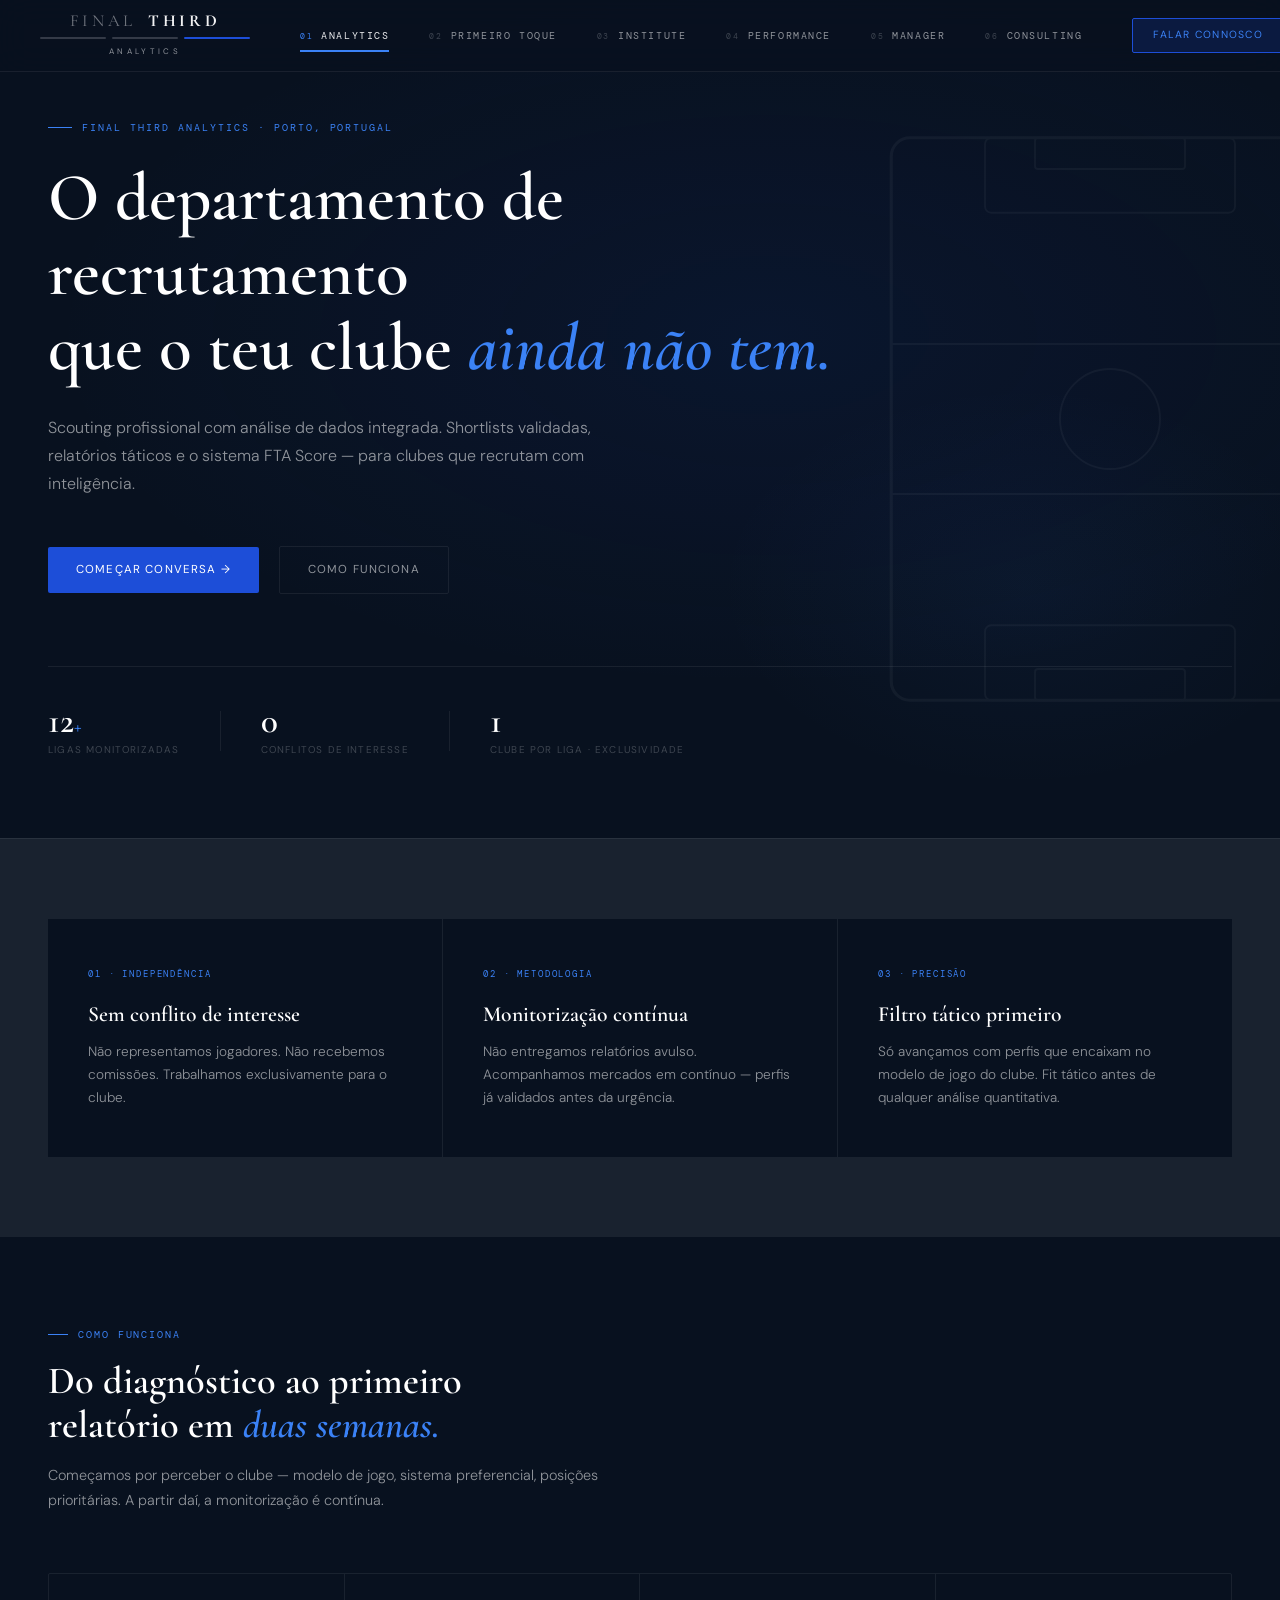
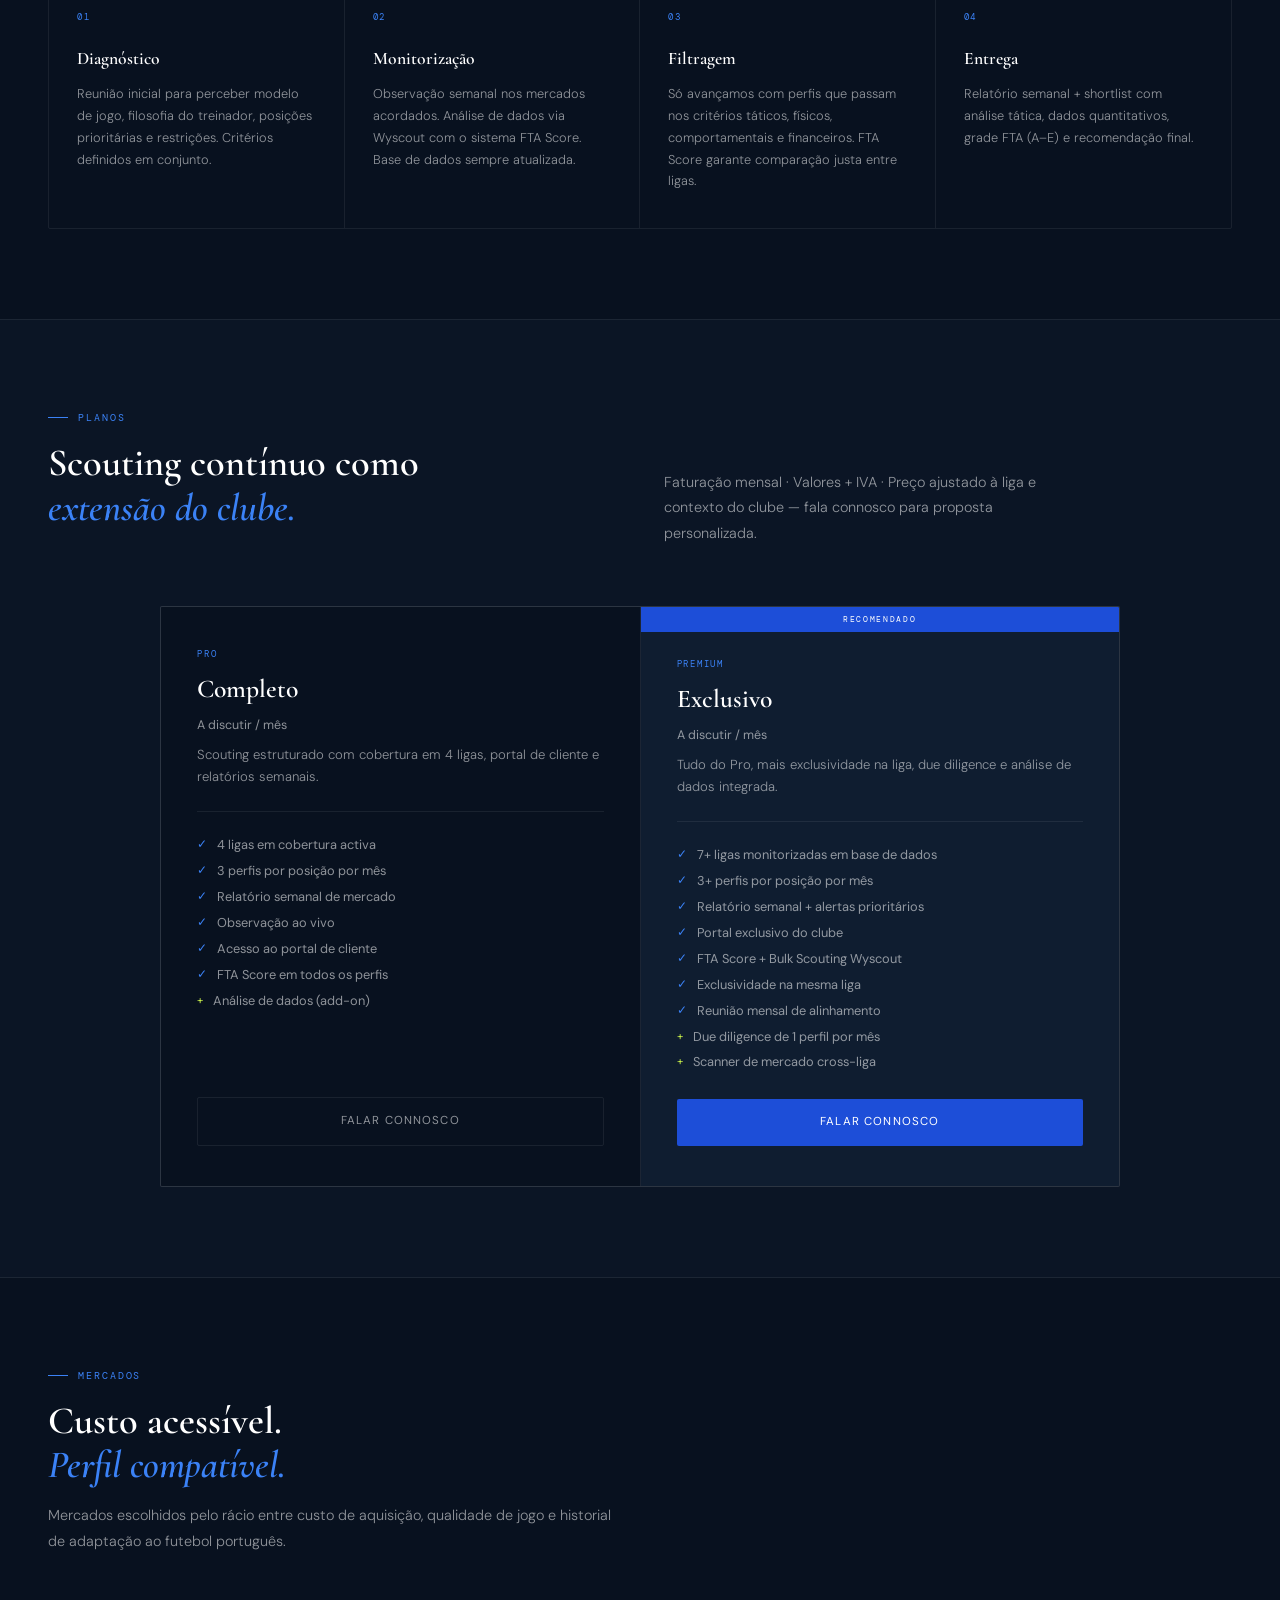
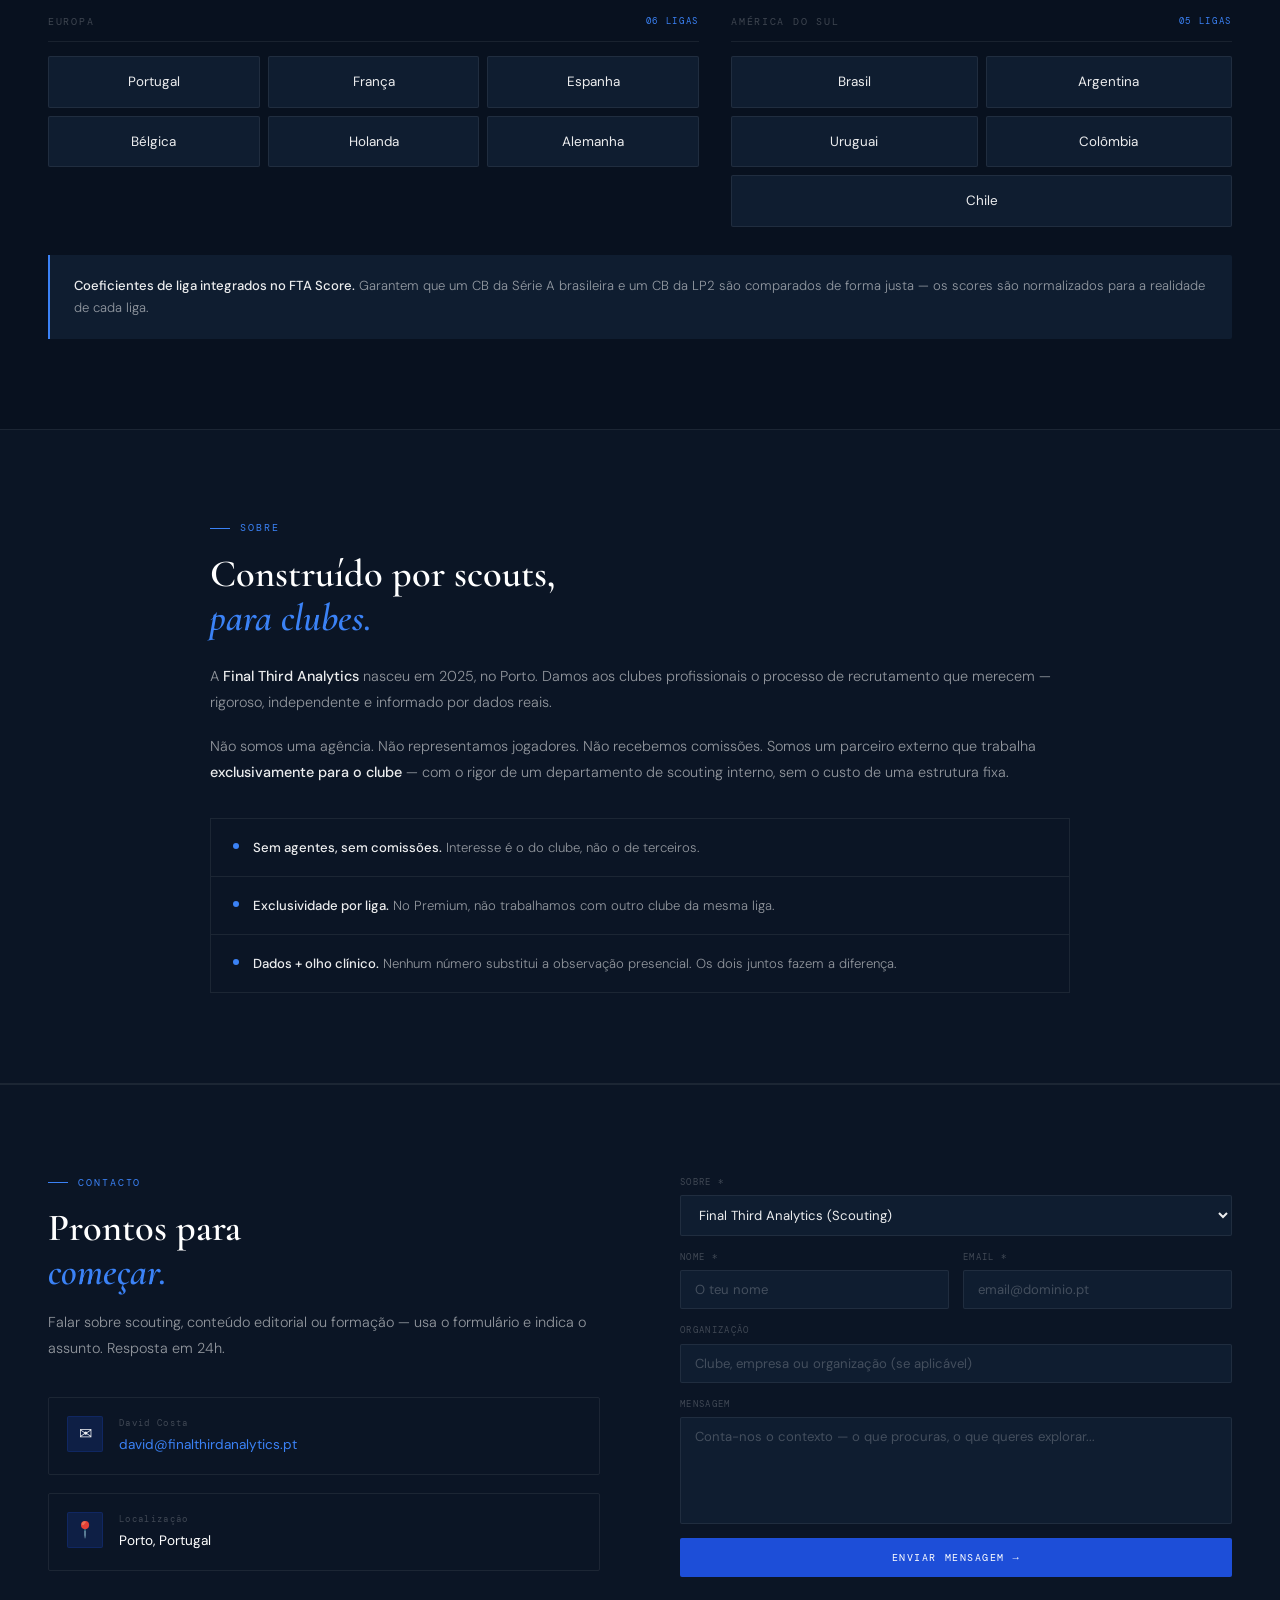
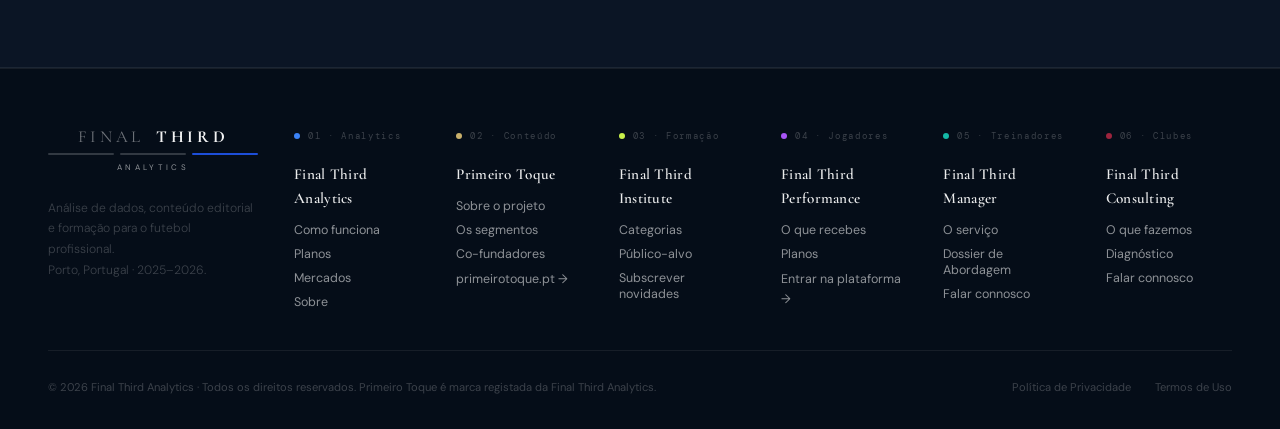
==== index.html @ 71049e5b "consulting ecosystem + lockups" ====
<!DOCTYPE html>
<html lang="pt">
<head>
<meta charset="UTF-8">
<meta http-equiv="Cache-Control" content="no-cache, no-store, must-revalidate">
<meta name="viewport" content="width=device-width, initial-scale=1.0">
<title>Final Third · Analytics · Primeiro Toque · Institute · Performance · Manager · Consulting</title>
<meta name="description" content="Final Third — análise de dados, conteúdo editorial, formação, análise individual para jogadores e inteligência para treinadores e consultoria de gestão para clubes. Porto, Portugal.">

<link rel="icon" type="image/png" href="/favicon.png">
<link rel="apple-touch-icon" href="/apple-touch-icon.png">
<meta name="theme-color" content="#08111f">

<meta property="og:type" content="website">
<meta property="og:site_name" content="Final Third Analytics">
<meta property="og:title" content="Final Third · Analytics · Primeiro Toque · Institute · Performance · Manager · Consulting">
<meta property="og:description" content="Análise de dados, conteúdo editorial, formação, análise individual para jogadores e inteligência para treinadores e consultoria de gestão para clubes. Porto, Portugal.">
<meta property="og:url" content="https://finalthirdanalytics.pt/">
<meta property="og:image" content="https://finalthirdanalytics.pt/apple-touch-icon.png">
<meta name="twitter:card" content="summary">

<link rel="preconnect" href="https://fonts.googleapis.com">
<link href="https://fonts.googleapis.com/css2?family=Cormorant+Garamond:ital,wght@0,400;0,600;1,400;1,600&family=DM+Sans:wght@300;400;500&family=DM+Mono:wght@400;500&display=swap" rel="stylesheet">
<style>
*{margin:0;padding:0;box-sizing:border-box;}
:root{
  --navy:#08111f;
  --navy2:#0b1525;
  --navy3:#0f1d30;
  --navy4:#142338;
  --accent:#1d4ed8;
  --accent2:#3b82f6;
  --accent-glow:rgba(29,78,216,0.18);
  --lime:#C8F04A;
  --lime-glow:rgba(200,240,74,0.15);
  --pt-gold:#C9B06B;
  --pt-gold-dark:#A89050;
  --pt-glow:rgba(201,176,107,0.16);
  --ink:rgba(255,255,255,0.92);
  --ink-mid:rgba(255,255,255,0.55);
  --ink-faint:rgba(255,255,255,0.22);
  --rule:rgba(255,255,255,0.07);
  --rule2:rgba(255,255,255,0.04);
  --serif:'Cormorant Garamond',serif;
  --sans:'DM Sans',sans-serif;
  --mono:'DM Mono',monospace;
}
html{font-size:16px;scroll-behavior:smooth;}
body{font-family:var(--sans);background:var(--navy);color:var(--ink);line-height:1.6;overflow-x:hidden;}

/* ── SCROLLBAR ── */
::-webkit-scrollbar{width:4px;}
::-webkit-scrollbar-track{background:var(--navy);}
::-webkit-scrollbar-thumb{background:var(--accent);border-radius:2px;}

/* ── NAV ── */
nav{
  position:fixed;top:0;left:0;right:0;z-index:100;
  display:flex;align-items:center;justify-content:space-between;
  padding:0 40px;height:72px;
  background:rgba(8,17,31,0.88);
  backdrop-filter:blur(16px);
  border-bottom:1px solid var(--rule);
  gap:32px;
}
.nav-logo{display:inline-flex;flex-direction:column;align-items:center;text-decoration:none;gap:0;flex-shrink:0;}
.ft-top{display:inline-flex;align-items:baseline;gap:12px;line-height:1;}
.ft-final{font-family:var(--serif);font-size:1.05rem;font-weight:400;letter-spacing:0.22em;color:rgba(255,255,255,0.42);white-space:nowrap;}
.ft-third{font-family:var(--serif);font-size:1.05rem;font-weight:700;letter-spacing:0.22em;color:rgba(255,255,255,0.95);white-space:nowrap;}
.ft-rule{display:block;margin-top:6px;}
.ft-analytics{display:block;margin-top:5px;font-family:var(--sans);font-size:0.5rem;letter-spacing:0.42em;color:rgba(255,255,255,0.55);text-transform:uppercase;text-align:center;}

/* ── BRAND TABS ── */
.brand-tabs{
  display:flex;align-items:center;gap:4px;
  flex:1;justify-content:center;
}
.brand-tab{
  position:relative;
  font-family:var(--mono);font-size:0.62rem;letter-spacing:0.16em;
  text-transform:uppercase;color:var(--ink-mid);
  background:transparent;border:none;cursor:pointer;
  padding:10px 18px;
  transition:color .2s;
  white-space:nowrap;
}
.brand-tab:hover{color:var(--ink);}
.brand-tab .tab-mark{
  font-family:var(--mono);font-size:0.52rem;
  color:var(--ink-faint);margin-right:8px;
  transition:color .2s;
}
.brand-tab::after{
  content:'';position:absolute;left:18px;right:18px;bottom:0;
  height:2px;background:transparent;
  transition:background .25s;
}
.brand-tab[data-tab="fta"].active{color:var(--ink);}
.brand-tab[data-tab="fta"].active::after{background:var(--accent2);}
.brand-tab[data-tab="fta"].active .tab-mark{color:var(--accent2);}
.brand-tab[data-tab="pt"].active{color:var(--ink);}
.brand-tab[data-tab="pt"].active::after{background:var(--pt-gold);}
.brand-tab[data-tab="pt"].active .tab-mark{color:var(--pt-gold);}
.brand-tab[data-tab="institute"].active{color:var(--ink);}
.brand-tab[data-tab="institute"].active::after{background:var(--lime);}
.brand-tab[data-tab="institute"].active .tab-mark{color:var(--lime);}

.nav-cta{
  font-size:0.65rem;letter-spacing:0.12em;text-transform:uppercase;
  padding:8px 20px;border:1px solid var(--accent);color:var(--accent2);
  background:var(--accent-glow);text-decoration:none;border-radius:2px;
  transition:all .2s;flex-shrink:0;
}
.nav-cta:hover{background:var(--accent);color:white;}

/* ── TAB PANES ── */
.tab-pane{display:none;}
.tab-pane.active{display:block;animation:fadeIn .35s ease;}
@keyframes fadeIn{from{opacity:0;}to{opacity:1;}}

/* ── HERO ── */
.hero{
  min-height:88vh;display:flex;flex-direction:column;justify-content:center;
  padding:120px 48px 80px;
  position:relative;overflow:hidden;
}
.hero-bg{
  position:absolute;inset:0;
  background:radial-gradient(ellipse 80% 60% at 60% 40%, rgba(29,78,216,0.08) 0%, transparent 70%),
             radial-gradient(ellipse 40% 40% at 80% 70%, rgba(59,130,246,0.05) 0%, transparent 60%);
  pointer-events:none;
}
.hero-bg-pt{
  background:radial-gradient(ellipse 80% 60% at 60% 40%, rgba(201,176,107,0.10) 0%, transparent 70%),
             radial-gradient(ellipse 40% 40% at 80% 70%, rgba(168,144,80,0.06) 0%, transparent 60%);
}
.hero-bg-institute{
  background:radial-gradient(ellipse 80% 60% at 60% 40%, rgba(200,240,74,0.07) 0%, transparent 70%),
             radial-gradient(ellipse 40% 40% at 80% 70%, rgba(168,144,80,0.06) 0%, transparent 60%);
}
.hero-pitch-bg{
  position:absolute;right:-80px;top:50%;transform:translateY(-50%);
  opacity:0.04;pointer-events:none;
}
.hero-label{
  font-family:var(--mono);font-size:0.62rem;letter-spacing:0.2em;
  text-transform:uppercase;color:var(--accent2);margin-bottom:24px;
  display:flex;align-items:center;gap:10px;
}
.hero-label::before{content:'';width:24px;height:1px;background:var(--accent2);}
.hero-label.pt-label{color:var(--pt-gold);}
.hero-label.pt-label::before{background:var(--pt-gold);}
.hero-label.institute-label{color:var(--lime);}
.hero-label.institute-label::before{background:var(--lime);}
.hero-title{
  font-family:var(--serif);font-size:clamp(2.6rem,5.5vw,4.2rem);
  font-weight:600;line-height:1.12;color:white;
  max-width:820px;margin-bottom:28px;
}
.hero-title em{font-style:italic;color:var(--accent2);}
.hero-title em.pt-em{color:var(--pt-gold);}
.hero-title em.institute-em{color:var(--lime);}
.hero-desc{
  font-size:1rem;color:var(--ink-mid);max-width:580px;
  line-height:1.75;margin-bottom:48px;font-weight:300;
}
.hero-actions{display:flex;align-items:center;gap:20px;flex-wrap:wrap;}
.btn-primary{
  display:inline-flex;align-items:center;gap:8px;
  padding:14px 28px;background:var(--accent);color:white;
  font-size:0.72rem;letter-spacing:0.1em;text-transform:uppercase;
  text-decoration:none;border-radius:2px;transition:all .2s;
  border:none;cursor:pointer;font-family:inherit;
}
.btn-primary:hover{background:#1e40af;transform:translateY(-1px);}
.btn-primary.pt{background:var(--pt-gold);color:var(--navy);}
.btn-primary.pt:hover{background:#A89050;}
.btn-primary.institute{background:var(--lime);color:var(--navy);}
.btn-primary.institute:hover{background:#B0D944;}
.btn-ghost{
  display:inline-flex;align-items:center;gap:8px;
  padding:14px 28px;border:1px solid var(--rule);color:var(--ink-mid);
  font-size:0.72rem;letter-spacing:0.1em;text-transform:uppercase;
  text-decoration:none;border-radius:2px;transition:all .2s;
}
.btn-ghost:hover{border-color:rgba(255,255,255,0.25);color:var(--ink);}
.hero-stats{
  display:flex;align-items:center;gap:40px;margin-top:72px;
  padding-top:36px;border-top:1px solid var(--rule);
  flex-wrap:wrap;
}
.hero-stat-val{
  font-family:var(--serif);font-size:2.2rem;font-weight:600;
  color:white;line-height:1;
}
.hero-stat-val span{font-size:1.2rem;color:var(--accent2);}
.hero-stat-val span.pt-em{color:var(--pt-gold);}
.hero-stat-val span.institute-em{color:var(--lime);}
.hero-stat-label{
  font-size:0.62rem;letter-spacing:0.12em;text-transform:uppercase;
  color:var(--ink-faint);margin-top:4px;
}
.hero-stat-divider{width:1px;height:40px;background:var(--rule);}

/* ── PILARES ── */
.pilares{
  padding:80px 48px;
  display:grid;grid-template-columns:repeat(3,1fr);gap:1px;
  background:var(--rule);border-top:1px solid var(--rule);
}
.pilar{
  background:var(--navy);padding:48px 40px;
  transition:background .2s;
}
.pilar:hover{background:var(--navy2);}
.pilar-num{
  font-family:var(--mono);font-size:0.58rem;letter-spacing:0.2em;
  color:var(--accent2);margin-bottom:20px;
}
.pilar-num.pt-em{color:var(--pt-gold);}
.pilar-num.institute-em{color:var(--lime);}
.pilar-title{
  font-family:var(--serif);font-size:1.35rem;font-weight:600;
  color:white;margin-bottom:12px;line-height:1.2;
}
.pilar-desc{font-size:0.85rem;color:var(--ink-mid);line-height:1.7;font-weight:300;}

/* ── SECTION COMMON ── */
.section{padding:90px 48px;}
.section-alt{background:var(--navy2);border-top:1px solid var(--rule);border-bottom:1px solid var(--rule);}
.section-label{
  font-family:var(--mono);font-size:0.6rem;letter-spacing:0.2em;
  text-transform:uppercase;color:var(--accent2);
  display:flex;align-items:center;gap:10px;margin-bottom:16px;
}
.section-label::before{content:'';width:20px;height:1px;background:var(--accent2);}
.section-label.pt-label{color:var(--pt-gold);}
.section-label.pt-label::before{background:var(--pt-gold);}
.section-label.institute-label{color:var(--lime);}
.section-label.institute-label::before{background:var(--lime);}
.section-title{
  font-family:var(--serif);font-size:clamp(1.8rem,3vw,2.6rem);
  font-weight:600;color:white;margin-bottom:16px;line-height:1.15;
}
.section-title em{font-style:italic;color:var(--accent2);}
.section-title em.pt-em{color:var(--pt-gold);}
.section-title em.institute-em{color:var(--lime);}
.section-sub{font-size:0.9rem;color:var(--ink-mid);line-height:1.75;font-weight:300;max-width:580px;}
.section-header{margin-bottom:60px;}
.section-header-wide{margin-bottom:60px;display:grid;grid-template-columns:1fr 1fr;gap:48px;align-items:end;}

/* ── PROCESSO ── */
.processo-grid{
  display:grid;grid-template-columns:repeat(4,1fr);gap:0;
  border:1px solid var(--rule);border-radius:2px;overflow:hidden;
}
.processo-step{
  padding:36px 28px;border-right:1px solid var(--rule);
  position:relative;
}
.processo-step:last-child{border-right:none;}
.processo-step::before{
  content:'';position:absolute;top:0;left:0;right:0;height:2px;
  background:var(--accent);transform:scaleX(0);transform-origin:left;
  transition:transform .4s;
}
.processo-step:hover::before{transform:scaleX(1);}
.processo-num{
  font-family:var(--mono);font-size:0.58rem;letter-spacing:0.2em;
  color:var(--accent2);margin-bottom:20px;
}
.processo-title{
  font-family:var(--serif);font-size:1.1rem;font-weight:600;
  color:white;margin-bottom:10px;
}
.processo-desc{font-size:0.8rem;color:var(--ink-mid);line-height:1.7;font-weight:300;}

/* ── PLANOS ── */
.planos-grid{
  display:grid;grid-template-columns:1fr 1fr;gap:1px;
  background:var(--rule);border:1px solid var(--rule);
  border-radius:2px;overflow:hidden;max-width:960px;
  margin:0 auto;
}
.plano{background:var(--navy);padding:40px 36px;display:flex;flex-direction:column;}
.plano-featured{background:var(--navy3);position:relative;}
.plano-featured::before{
  content:'RECOMENDADO';position:absolute;top:0;left:0;right:0;
  text-align:center;padding:6px;
  background:var(--accent);
  font-family:var(--mono);font-size:0.52rem;letter-spacing:0.2em;color:white;
}
.plano-featured{padding-top:50px;}
.plano-tier{
  font-family:var(--mono);font-size:0.56rem;letter-spacing:0.2em;
  text-transform:uppercase;color:var(--accent2);margin-bottom:8px;
}
.plano-name{
  font-family:var(--serif);font-size:1.6rem;font-weight:600;
  color:white;margin-bottom:6px;
}
.plano-price{font-size:0.78rem;color:var(--ink-mid);margin-bottom:8px;}
.plano-desc{
  font-size:0.82rem;color:var(--ink-mid);line-height:1.65;
  margin-bottom:24px;padding-bottom:24px;border-bottom:1px solid var(--rule);
  font-weight:300;
}
.plano-features{list-style:none;display:flex;flex-direction:column;gap:8px;margin-bottom:28px;flex-grow:1;}
.plano-features li{
  font-size:0.8rem;color:var(--ink-mid);display:flex;align-items:flex-start;gap:10px;line-height:1.4;
}
.plano-features li::before{
  content:'✓';color:var(--accent2);font-size:0.72rem;flex-shrink:0;margin-top:1px;
}
.plano-features li.extra::before{content:'+';color:var(--lime);}

/* ── MARKETS COMPACT ── */
/* ── MARKETS ── */
.markets-block{display:grid;grid-template-columns:1.3fr 1fr;gap:32px;align-items:start;}
.markets-region{display:flex;flex-direction:column;gap:14px;}
.markets-region-label{
  font-family:var(--mono);font-size:0.6rem;letter-spacing:0.18em;
  text-transform:uppercase;color:var(--ink-faint);
  display:flex;align-items:center;gap:12px;
  padding-bottom:12px;border-bottom:1px solid var(--rule);
}
.markets-region-label .count{
  margin-left:auto;color:var(--accent2);
  font-size:0.58rem;letter-spacing:0.18em;
}
.markets-chips{display:grid;grid-template-columns:repeat(3,1fr);gap:8px;}
.markets-chips.cols-2{grid-template-columns:repeat(2,1fr);}
.market-chip{
  padding:14px 16px;border:1px solid var(--rule);border-radius:2px;
  background:var(--navy3);font-size:0.84rem;color:var(--ink);
  text-align:center;font-family:var(--sans);font-weight:400;
  transition:border-color .2s,background .2s,transform .2s;
  cursor:default;position:relative;
}
.market-chip::before{
  content:'';position:absolute;left:0;top:0;bottom:0;width:2px;
  background:var(--accent2);opacity:0;transition:opacity .2s;
}
.market-chip:hover{
  border-color:rgba(29,78,216,0.35);background:var(--navy4);
}
.market-chip:hover::before{opacity:1;}
.markets-note{
  margin-top:28px;padding:20px 24px;
  border-left:2px solid var(--accent2);background:var(--navy3);
  font-size:0.82rem;color:var(--ink-mid);line-height:1.7;font-weight:300;
  border-radius:0 2px 2px 0;
}
.markets-note strong{color:var(--ink);font-weight:500;}

/* ── SOBRE ── */
.sobre-layout{display:grid;grid-template-columns:1fr 1fr;gap:80px;align-items:start;}
.sobre-text p{
  font-size:0.9rem;color:var(--ink-mid);line-height:1.8;font-weight:300;margin-bottom:18px;
}
.sobre-text p strong{color:var(--ink);font-weight:500;}
.sobre-values{display:flex;flex-direction:column;gap:0;margin-top:32px;border:1px solid var(--rule);}
.sobre-value{
  padding:18px 22px;border-bottom:1px solid var(--rule);
  display:flex;align-items:flex-start;gap:14px;
}
.sobre-value:last-child{border-bottom:none;}
.sobre-value-bullet{
  width:6px;height:6px;border-radius:50%;background:var(--accent2);
  flex-shrink:0;margin-top:6px;
}
.sobre-value-text{font-size:0.82rem;color:var(--ink-mid);line-height:1.6;font-weight:300;}
.sobre-value-text strong{color:var(--ink);font-weight:500;}
.fundadores{display:flex;flex-direction:column;gap:20px;}
.fundador{
  padding:26px;border:1px solid var(--rule);border-radius:2px;
  transition:border-color .2s;
}
.fundador:hover{border-color:rgba(29,78,216,0.3);}
.fundador-name{
  font-family:var(--serif);font-size:1.2rem;font-weight:600;
  color:white;margin-bottom:4px;
}
.fundador-role{
  font-family:var(--mono);font-size:0.58rem;letter-spacing:0.15em;
  color:var(--accent2);margin-bottom:12px;
}
.fundador-bio{font-size:0.78rem;color:var(--ink-mid);line-height:1.7;font-weight:300;}

/* ── PRIMEIRO TOQUE ── */
.pt-body{max-width:780px;margin-bottom:50px;}
.pt-body p{font-size:0.92rem;color:var(--ink-mid);line-height:1.85;font-weight:300;margin-bottom:18px;}
.pt-body p:last-child{margin-bottom:0;}
.pt-body strong{color:var(--ink);font-weight:500;}
.pt-formats{
  display:grid;grid-template-columns:repeat(2,1fr);gap:1px;
  background:var(--rule);border:1px solid var(--rule);
  margin-bottom:60px;
}
.pt-format{padding:28px 24px;background:var(--navy);transition:background .2s;}
.pt-format:hover{background:var(--navy2);}
.pt-format-tag{
  font-family:var(--mono);font-size:0.58rem;letter-spacing:0.18em;
  color:var(--pt-gold);margin-bottom:12px;
}
.pt-format-title{
  font-family:var(--serif);font-size:1.25rem;font-weight:600;
  color:var(--ink);margin-bottom:8px;line-height:1.2;
}
.pt-format-desc{font-size:0.8rem;color:var(--ink-mid);line-height:1.7;font-weight:300;}

.pt-socios{display:grid;grid-template-columns:repeat(3,1fr);gap:0;border:1px solid var(--rule);background:var(--navy);}
.pt-socio{padding:34px 30px;border-right:1px solid var(--rule);transition:background .2s;}
.pt-socio:last-child{border-right:none;}
.pt-socio:hover{background:var(--navy2);}
.pt-socio-mark{font-family:var(--mono);font-size:0.62rem;letter-spacing:0.2em;color:var(--pt-gold);margin-bottom:18px;}
.pt-socio-name{font-family:var(--serif);font-size:1.5rem;font-weight:600;color:var(--ink);margin-bottom:8px;line-height:1.15;}
.pt-socio-role{font-family:var(--mono);font-size:0.62rem;letter-spacing:0.14em;text-transform:uppercase;color:var(--ink-mid);margin-bottom:12px;}
.pt-socio-tie{font-size:0.72rem;color:var(--ink-faint);font-weight:300;font-style:italic;min-height:1.2em;}
.pt-footnote{margin-top:32px;font-family:var(--mono);font-size:0.62rem;letter-spacing:0.16em;text-transform:uppercase;color:var(--ink-faint);display:flex;align-items:center;gap:12px;}
.pt-footnote::before{content:'';width:20px;height:1px;background:var(--pt-gold);}

/* ── BRAND PLATE (hero identity block, PT + FTI) ── */
.brand-plate{
  display:flex;align-items:center;gap:24px;
  margin-bottom:32px;
}
.brand-plate-art{
  width:104px;height:104px;flex-shrink:0;
  border:1px solid var(--rule);border-radius:3px;
  background:var(--navy3);overflow:hidden;
  display:flex;align-items:center;justify-content:center;
}
.brand-plate-art img{width:100%;height:100%;object-fit:cover;display:block;}
.brand-plate-art.icon-tile img{width:82%;height:82%;object-fit:contain;}
.brand-plate-art.pt-art{border-color:rgba(201,176,107,0.28);}
.brand-plate-art.fti-art{border-color:rgba(200,240,74,0.24);}

/* FTI wordmark lockup — dark-background rebuild of the primary logo */
.fti-lockup{display:inline-flex;flex-direction:column;align-items:center;gap:0;}
.fti-lockup .ft-final{font-size:1.5rem;letter-spacing:0.24em;}
.fti-lockup .ft-third{font-size:1.5rem;letter-spacing:0.24em;}
.fti-lockup .ft-word{
  display:block;margin-top:7px;
  font-family:var(--sans);font-size:0.6rem;letter-spacing:0.46em;
  color:rgba(255,255,255,0.5);text-transform:uppercase;text-align:center;
}

/* ── INSTITUTE ── */
.fti-body{max-width:780px;margin-bottom:50px;}
.fti-body p{font-size:0.92rem;color:var(--ink-mid);line-height:1.85;font-weight:300;margin-bottom:18px;}
.fti-body p:last-child{margin-bottom:0;}
.fti-body strong{color:var(--ink);font-weight:500;}
.fti-banner{
  display:flex;align-items:center;gap:14px;
  padding:14px 20px;border:1px solid rgba(200,240,74,0.25);
  background:var(--lime-glow);border-radius:2px;
  margin-bottom:48px;max-width:780px;
}
.fti-banner-dot{
  width:8px;height:8px;border-radius:50%;background:var(--lime);
  flex-shrink:0;
  box-shadow:0 0 0 4px rgba(200,240,74,0.18);
  animation:pulse 2s ease-in-out infinite;
}
@keyframes pulse{0%,100%{box-shadow:0 0 0 4px rgba(200,240,74,0.18);}50%{box-shadow:0 0 0 8px rgba(200,240,74,0.06);}}
.fti-banner-text{font-family:var(--mono);font-size:0.66rem;letter-spacing:0.14em;text-transform:uppercase;color:var(--lime);}

.fti-categories{
  display:grid;grid-template-columns:repeat(3,1fr);gap:1px;
  background:var(--rule);border:1px solid var(--rule);
  margin-bottom:48px;
}
.fti-category{padding:32px 28px;background:var(--navy);transition:background .2s;}
.fti-category:hover{background:var(--navy2);}
.fti-cat-num{
  font-family:var(--mono);font-size:0.58rem;letter-spacing:0.2em;
  color:var(--lime);margin-bottom:18px;
}
.fti-cat-title{
  font-family:var(--serif);font-size:1.25rem;font-weight:600;
  color:var(--ink);margin-bottom:10px;line-height:1.2;
}
.fti-cat-desc{font-size:0.8rem;color:var(--ink-mid);line-height:1.7;font-weight:300;margin-bottom:14px;}
.fti-cat-meta{
  font-family:var(--mono);font-size:0.58rem;letter-spacing:0.14em;
  color:var(--ink-faint);text-transform:uppercase;
}

.fti-audience{
  display:grid;grid-template-columns:1fr 1fr;gap:48px;
  padding:36px;border:1px solid var(--rule);border-radius:2px;
  background:var(--navy3);margin-bottom:36px;
}
.fti-audience-col-title{
  font-family:var(--mono);font-size:0.6rem;letter-spacing:0.16em;
  text-transform:uppercase;color:var(--ink-faint);margin-bottom:18px;
  padding-bottom:12px;border-bottom:1px solid var(--rule);
}
.fti-audience-list{list-style:none;display:flex;flex-direction:column;gap:10px;}
.fti-audience-list li{
  font-size:0.85rem;color:var(--ink);display:flex;align-items:flex-start;gap:10px;line-height:1.5;
}
.fti-audience-list li::before{
  content:'→';color:var(--lime);font-size:0.78rem;flex-shrink:0;margin-top:1px;
}

.fti-signup{
  padding:36px;border:1px solid var(--rule);border-radius:2px;
  background:var(--navy3);
  display:grid;grid-template-columns:1.2fr 1fr;gap:48px;align-items:center;
}
.fti-signup-text h3{
  font-family:var(--serif);font-size:1.4rem;font-weight:600;
  color:var(--ink);margin-bottom:10px;line-height:1.25;
}
.fti-signup-text h3 em{font-style:italic;color:var(--lime);}
.fti-signup-text p{font-size:0.82rem;color:var(--ink-mid);line-height:1.65;font-weight:300;}
.fti-signup-form{display:flex;gap:0;border:1px solid var(--rule);border-radius:2px;overflow:hidden;}
.fti-signup-form input{
  flex:1;background:var(--navy);border:none;
  padding:13px 16px;color:var(--ink);font-family:var(--sans);font-size:0.85rem;
  outline:none;
}
.fti-signup-form input::placeholder{color:var(--ink-faint);}
.fti-signup-form button{
  background:var(--lime);color:var(--navy);
  border:none;padding:13px 22px;cursor:pointer;
  font-family:var(--mono);font-size:0.62rem;letter-spacing:0.14em;
  text-transform:uppercase;font-weight:500;
  transition:background .2s;
}
.fti-signup-form button:hover{background:#B0D944;}
.fti-signup-note{
  margin-top:12px;font-size:0.7rem;color:var(--ink-faint);font-weight:300;
}

/* ── CONTACT ── */
.contact-layout{display:grid;grid-template-columns:1fr 1fr;gap:80px;align-items:start;}
.contact-info{display:flex;flex-direction:column;gap:18px;margin-top:36px;}
.contact-item{
  display:flex;align-items:flex-start;gap:16px;
  padding:18px;border:1px solid var(--rule);border-radius:2px;
}
.contact-item-icon{
  width:36px;height:36px;background:var(--accent-glow);border:1px solid rgba(29,78,216,0.2);
  border-radius:2px;display:flex;align-items:center;justify-content:center;
  font-size:1rem;flex-shrink:0;
}
.contact-item-label{
  font-family:var(--mono);font-size:0.56rem;letter-spacing:0.15em;
  color:var(--ink-faint);margin-bottom:4px;
}
.contact-item-val{font-size:0.85rem;color:white;}
.contact-item-val a{color:var(--accent2);text-decoration:none;}
.contact-item-val a:hover{text-decoration:underline;}

/* Form */
.contact-form{display:flex;flex-direction:column;gap:14px;}
.form-row{display:grid;grid-template-columns:1fr 1fr;gap:14px;}
.form-group{display:flex;flex-direction:column;gap:6px;}
.form-group label{
  font-family:var(--mono);font-size:0.56rem;letter-spacing:0.15em;
  text-transform:uppercase;color:var(--ink-faint);
}
.form-group input,.form-group select,.form-group textarea{
  background:var(--navy3);border:1px solid var(--rule);
  padding:10px 14px;color:var(--ink);font-family:var(--sans);font-size:0.82rem;
  border-radius:2px;outline:none;transition:border-color .2s;
  resize:none;
}
.form-group input:focus,.form-group select:focus,.form-group textarea:focus{
  border-color:rgba(29,78,216,0.5);
}
.form-group input::placeholder,.form-group textarea::placeholder{color:var(--ink-faint);}
.form-group select option{background:var(--navy3);}
.form-submit{
  width:100%;padding:13px;background:var(--accent);color:white;
  font-family:var(--mono);font-size:0.65rem;letter-spacing:0.15em;
  text-transform:uppercase;border:none;cursor:pointer;
  border-radius:2px;transition:background .2s;
}
.form-submit:hover{background:#1e40af;}
.form-success{
  display:none;padding:20px;border:1px solid rgba(34,197,94,0.3);
  background:rgba(34,197,94,0.06);border-radius:2px;text-align:center;
  font-size:0.82rem;color:#4ade80;
}

/* ── FOOTER ── */
footer{
  background:#050d18;border-top:1px solid var(--rule);
  padding:60px 48px 32px;
}
.footer-top{
  display:grid;grid-template-columns:1.3fr repeat(6,1fr);
  gap:36px;padding-bottom:40px;border-bottom:1px solid var(--rule);
  margin-bottom:28px;
}
@media(max-width:1100px){.footer-top{grid-template-columns:1fr 1fr;}}
.footer-brand{display:flex;flex-direction:column;gap:14px;}
.footer-brand-mark{display:inline-flex;flex-direction:column;align-items:center;gap:0;margin-bottom:10px;}
.footer-desc{font-size:0.76rem;color:var(--ink-faint);line-height:1.7;font-weight:300;}
.footer-col-title{
  font-family:var(--mono);font-size:0.58rem;letter-spacing:0.18em;
  color:var(--ink-faint);margin-bottom:18px;
  display:flex;align-items:center;gap:8px;
}
.footer-col-title::before{
  content:'';width:6px;height:6px;border-radius:50%;flex-shrink:0;
}
.footer-col-title.fta-col::before{background:var(--accent2);}
.footer-col-title.pt-col::before{background:var(--pt-gold);}
.footer-col-title.fti-col::before{background:var(--lime);}
.footer-col-title.ftp-col::before{background:#A855F7;}
.footer-col-title.ftm-col::before{background:#14B8A6;}
.footer-col-title.ftc2-col::before{background:#9C243D;}
.ftc-art{border-color:rgba(156,36,61,0.35);}
.footer-col-name{
  font-family:var(--serif);font-size:0.95rem;font-weight:600;
  color:var(--ink);margin-bottom:12px;letter-spacing:0.02em;
}
.footer-links{display:flex;flex-direction:column;gap:8px;}
.footer-links a, .footer-links button{
  font-size:0.78rem;color:var(--ink-mid);text-decoration:none;transition:color .2s;
  background:none;border:none;padding:0;text-align:left;cursor:pointer;font-family:inherit;
}
.footer-links a:hover, .footer-links button:hover{color:var(--ink);}
.footer-links span{font-size:0.78rem;color:var(--ink-faint);}
.footer-bottom{
  display:flex;align-items:center;justify-content:space-between;flex-wrap:wrap;gap:12px;
}
.footer-copy{font-size:0.7rem;color:var(--ink-faint);}
.footer-legal{display:flex;gap:24px;}
.footer-legal a{font-size:0.7rem;color:var(--ink-faint);text-decoration:none;}
.footer-legal a:hover{color:var(--ink-mid);}

/* ── ANIMATIONS ── */
@keyframes fadeUp{from{opacity:0;transform:translateY(20px);}to{opacity:1;transform:translateY(0);}}
.fade-up{animation:fadeUp .6s ease forwards;}
.fade-up-1{animation-delay:.1s;opacity:0;}
.fade-up-2{animation-delay:.2s;opacity:0;}
.fade-up-3{animation-delay:.3s;opacity:0;}
.fade-up-4{animation-delay:.4s;opacity:0;}

/* ── RESPONSIVE ── */
@media(max-width:980px){
  nav{padding:0 20px;height:auto;flex-wrap:wrap;gap:12px;padding-top:14px;padding-bottom:14px;}
  .brand-tabs{order:3;width:100%;justify-content:flex-start;overflow-x:auto;padding-bottom:2px;}
  .brand-tab{padding:8px 12px;font-size:0.58rem;}
  .brand-tab::after{left:12px;right:12px;}
  .ft-final,.ft-third{font-size:0.92rem;}
  .nav-cta{padding:7px 14px;font-size:0.6rem;}
  .hero{padding:140px 24px 60px;min-height:auto;}
  .hero-title{font-size:clamp(2rem,7vw,3rem);}
  .hero-stats{gap:24px;margin-top:48px;}
  .pilares{grid-template-columns:1fr;padding:0;}
  .section{padding:60px 24px;}
  .processo-grid{grid-template-columns:1fr 1fr;}
  .processo-step{border-bottom:1px solid var(--rule);border-right:none;}
  .processo-step:nth-child(odd){border-right:1px solid var(--rule);}
  .pt-socios,.pt-formats,.fti-categories{grid-template-columns:1fr;}
  .pt-socio,.pt-format,.fti-category{border-right:none;border-bottom:1px solid var(--rule);}
  .pt-socio:last-child,.pt-format:last-child,.fti-category:last-child{border-bottom:none;}
  .sobre-layout,.contact-layout,.footer-top,.markets-block,.fti-audience,.fti-signup{grid-template-columns:1fr;gap:32px;}
  .markets-chips{grid-template-columns:repeat(2,1fr);}
  .markets-chips.cols-2{grid-template-columns:repeat(2,1fr);}
  .planos-grid{grid-template-columns:1fr;max-width:100%;}
  .section-header-wide{grid-template-columns:1fr;}
  .form-row{grid-template-columns:1fr;}
  footer{padding:48px 24px 28px;}
  .fti-signup-form{flex-direction:column;}
  .brand-plate{gap:16px;margin-bottom:24px;}
  .brand-plate-art{width:76px;height:76px;}
  .fti-lockup{align-items:flex-start;}
  .fti-lockup .ft-final,.fti-lockup .ft-third{font-size:1.05rem;letter-spacing:0.2em;}
  .fti-lockup .ft-rule{width:196px;}
  .fti-lockup .ft-word{font-size:0.52rem;letter-spacing:0.36em;text-align:left;}
}

/* Performance / Manager plates + price cards */
.ftp-art{border-color:rgba(168,85,247,0.28);}
.ftm-art{border-color:rgba(20,184,166,0.28);}
.brand-plate-art img{width:100%;height:100%;object-fit:cover;}
.price-grid{display:grid;grid-template-columns:repeat(3,1fr);gap:1px;background:var(--rule);border:1px solid var(--rule);margin-top:56px;}
.price-card{background:var(--navy2,#0d1626);padding:32px 28px;}
.price-card.hi{box-shadow:inset 0 2px 0 var(--accent);}
.price-name{font-family:var(--mono);font-size:0.62rem;letter-spacing:0.18em;text-transform:uppercase;color:var(--accent2);}
.price-value{font-family:var(--serif);font-size:2.1rem;font-weight:600;color:var(--ink);margin:14px 0 4px;}
.price-value small{font-family:var(--sans);font-size:0.68rem;font-weight:400;color:var(--ink-mid);margin-left:6px;letter-spacing:0.04em;}
.price-desc{font-size:0.82rem;color:var(--ink-mid);line-height:1.7;font-weight:300;}
.price-note{margin-top:14px;font-size:0.72rem;color:var(--ink-dim,rgba(255,255,255,0.4));}
@media(max-width:860px){.price-grid{grid-template-columns:1fr;}}
</style>
</head>
<body>

<!-- NAV -->
<nav>
  <a href="#" class="nav-logo" onclick="event.preventDefault();switchTab('fta');">
    <div class="ft-top">
      <span class="ft-final">FINAL</span>
      <span class="ft-third">THIRD</span>
    </div>
    <svg class="ft-rule" width="210" height="4" viewBox="0 0 210 4">
      <rect x="0"   y="1" width="66" height="2" fill="rgba(255,255,255,0.18)" rx="1"/>
      <rect x="72"  y="1" width="66" height="2" fill="rgba(255,255,255,0.18)" rx="1"/>
      <rect x="144" y="1" width="66" height="2" fill="#1d4ed8" rx="1"/>
    </svg>
    <span class="ft-analytics">Analytics</span>
  </a>

  <div class="brand-tabs" role="tablist">
    <button class="brand-tab active" data-tab="fta" role="tab" onclick="switchTab('fta')">
      <span class="tab-mark">01</span>Analytics
    </button>
    <button class="brand-tab" data-tab="pt" role="tab" onclick="switchTab('pt')">
      <span class="tab-mark">02</span>Primeiro Toque
    </button>
    <button class="brand-tab" data-tab="institute" role="tab" onclick="switchTab('institute')">
      <span class="tab-mark">03</span>Institute
    </button>
    <button class="brand-tab" data-tab="performance" role="tab" onclick="switchTab('performance')">
      <span class="tab-mark">04</span>Performance
    </button>
    <button class="brand-tab" data-tab="manager" role="tab" onclick="switchTab('manager')">
      <span class="tab-mark">05</span>Manager
    </button>
    <button class="brand-tab" data-tab="consulting" role="tab" onclick="switchTab('consulting')">
      <span class="tab-mark">06</span>Consulting
    </button>
  </div>

  <a href="#contacto" class="nav-cta">Falar connosco</a>
</nav>

<!-- ═══════════════════════════════════════════ FTA TAB ═══════════════════════════════════════════ -->
<div class="tab-pane active" data-pane="fta">

  <!-- HERO -->
  <section class="hero">
    <div class="hero-bg"></div>
    <svg class="hero-pitch-bg" width="500" height="700" viewBox="0 0 80 100" fill="none">
      <rect x="5" y="5" width="70" height="90" rx="3" stroke="white" stroke-width="0.5" fill="none"/>
      <line x1="5" y1="38" x2="75" y2="38" stroke="white" stroke-width="0.3"/>
      <line x1="5" y1="62" x2="75" y2="62" stroke="white" stroke-width="0.3"/>
      <circle cx="40" cy="50" r="8" stroke="white" stroke-width="0.3" fill="none"/>
      <rect x="20" y="5" width="40" height="12" rx="1" stroke="white" stroke-width="0.3" fill="none"/>
      <rect x="28" y="5" width="24" height="5" rx="0.5" stroke="white" stroke-width="0.3" fill="none"/>
      <rect x="20" y="83" width="40" height="12" rx="1" stroke="white" stroke-width="0.3" fill="none"/>
      <rect x="28" y="90" width="24" height="5" rx="0.5" stroke="white" stroke-width="0.3" fill="none"/>
    </svg>
    <div style="position:relative;z-index:1;max-width:1200px;margin:0 auto;width:100%;">
      <div class="hero-label fade-up fade-up-1">Final Third Analytics · Porto, Portugal</div>
      <h1 class="hero-title fade-up fade-up-2">
        O departamento de recrutamento<br>que o teu clube <em>ainda não tem.</em>
      </h1>
      <p class="hero-desc fade-up fade-up-3">
        Scouting profissional com análise de dados integrada. Shortlists validadas, relatórios táticos e o sistema FTA Score — para clubes que recrutam com inteligência.
      </p>
      <div class="hero-actions fade-up fade-up-4">
        <a href="#contacto" class="btn-primary">Começar conversa →</a>
        <a href="#servicos" class="btn-ghost">Como funciona</a>
      </div>
      <div class="hero-stats fade-up" style="animation-delay:.5s;opacity:0;">
        <div>
          <div class="hero-stat-val">12<span>+</span></div>
          <div class="hero-stat-label">Ligas monitorizadas</div>
        </div>
        <div class="hero-stat-divider"></div>
        <div>
          <div class="hero-stat-val">0</div>
          <div class="hero-stat-label">Conflitos de interesse</div>
        </div>
        <div class="hero-stat-divider"></div>
        <div>
          <div class="hero-stat-val">1</div>
          <div class="hero-stat-label">Clube por liga · exclusividade</div>
        </div>
      </div>
    </div>
  </section>

  <!-- PILARES -->
  <div class="pilares">
    <div class="pilar">
      <div class="pilar-num">01 · INDEPENDÊNCIA</div>
      <h3 class="pilar-title">Sem conflito de interesse</h3>
      <p class="pilar-desc">Não representamos jogadores. Não recebemos comissões. Trabalhamos exclusivamente para o clube.</p>
    </div>
    <div class="pilar">
      <div class="pilar-num">02 · METODOLOGIA</div>
      <h3 class="pilar-title">Monitorização contínua</h3>
      <p class="pilar-desc">Não entregamos relatórios avulso. Acompanhamos mercados em contínuo — perfis já validados antes da urgência.</p>
    </div>
    <div class="pilar">
      <div class="pilar-num">03 · PRECISÃO</div>
      <h3 class="pilar-title">Filtro tático primeiro</h3>
      <p class="pilar-desc">Só avançamos com perfis que encaixam no modelo de jogo do clube. Fit tático antes de qualquer análise quantitativa.</p>
    </div>
  </div>

  <!-- PROCESSO -->
  <section class="section" id="servicos">
    <div style="max-width:1200px;margin:0 auto;">
      <div class="section-header">
        <div class="section-label">Como funciona</div>
        <h2 class="section-title">Do diagnóstico ao primeiro<br>relatório em <em>duas semanas.</em></h2>
        <p class="section-sub">Começamos por perceber o clube — modelo de jogo, sistema preferencial, posições prioritárias. A partir daí, a monitorização é contínua.</p>
      </div>
      <div class="processo-grid">
        <div class="processo-step">
          <div class="processo-num">01</div>
          <h3 class="processo-title">Diagnóstico</h3>
          <p class="processo-desc">Reunião inicial para perceber modelo de jogo, filosofia do treinador, posições prioritárias e restrições. Critérios definidos em conjunto.</p>
        </div>
        <div class="processo-step">
          <div class="processo-num">02</div>
          <h3 class="processo-title">Monitorização</h3>
          <p class="processo-desc">Observação semanal nos mercados acordados. Análise de dados via Wyscout com o sistema FTA Score. Base de dados sempre atualizada.</p>
        </div>
        <div class="processo-step">
          <div class="processo-num">03</div>
          <h3 class="processo-title">Filtragem</h3>
          <p class="processo-desc">Só avançamos com perfis que passam nos critérios táticos, físicos, comportamentais e financeiros. FTA Score garante comparação justa entre ligas.</p>
        </div>
        <div class="processo-step">
          <div class="processo-num">04</div>
          <h3 class="processo-title">Entrega</h3>
          <p class="processo-desc">Relatório semanal + shortlist com análise tática, dados quantitativos, grade FTA (A–E) e recomendação final.</p>
        </div>
      </div>
    </div>
  </section>

  <!-- PLANOS -->
  <section class="section section-alt">
    <div style="max-width:1200px;margin:0 auto;">
      <div class="section-header-wide">
        <div>
          <div class="section-label">Planos</div>
          <h2 class="section-title">Scouting contínuo como<br><em>extensão do clube.</em></h2>
        </div>
        <p class="section-sub" style="max-width:400px;">Faturação mensal · Valores + IVA · Preço ajustado à liga e contexto do clube — fala connosco para proposta personalizada.</p>
      </div>
      <div class="planos-grid">
        <div class="plano">
          <div class="plano-tier">Pro</div>
          <div class="plano-name">Completo</div>
          <div class="plano-price">A discutir / mês</div>
          <p class="plano-desc">Scouting estruturado com cobertura em 4 ligas, portal de cliente e relatórios semanais.</p>
          <ul class="plano-features">
            <li>4 ligas em cobertura activa</li>
            <li>3 perfis por posição por mês</li>
            <li>Relatório semanal de mercado</li>
            <li>Observação ao vivo</li>
            <li>Acesso ao portal de cliente</li>
            <li>FTA Score em todos os perfis</li>
            <li class="extra">Análise de dados (add-on)</li>
          </ul>
          <a href="#contacto" class="btn-ghost" style="display:inline-block;text-align:center;width:100%;">Falar connosco</a>
        </div>
        <div class="plano plano-featured">
          <div class="plano-tier">Premium</div>
          <div class="plano-name">Exclusivo</div>
          <div class="plano-price">A discutir / mês</div>
          <p class="plano-desc">Tudo do Pro, mais exclusividade na liga, due diligence e análise de dados integrada.</p>
          <ul class="plano-features">
            <li>7+ ligas monitorizadas em base de dados</li>
            <li>3+ perfis por posição por mês</li>
            <li>Relatório semanal + alertas prioritários</li>
            <li>Portal exclusivo do clube</li>
            <li>FTA Score + Bulk Scouting Wyscout</li>
            <li>Exclusividade na mesma liga</li>
            <li>Reunião mensal de alinhamento</li>
            <li class="extra">Due diligence de 1 perfil por mês</li>
            <li class="extra">Scanner de mercado cross-liga</li>
          </ul>
          <a href="#contacto" class="btn-primary" style="display:inline-block;text-align:center;width:100%;">Falar connosco</a>
        </div>
      </div>
    </div>
  </section>

  <!-- MERCADOS (compact) -->
  <section class="section">
    <div style="max-width:1200px;margin:0 auto;">
      <div class="section-header">
        <div class="section-label">Mercados</div>
        <h2 class="section-title">Custo acessível.<br><em>Perfil compatível.</em></h2>
        <p class="section-sub">Mercados escolhidos pelo rácio entre custo de aquisição, qualidade de jogo e historial de adaptação ao futebol português.</p>
      </div>
      <div class="markets-block">
        <div class="markets-region">
          <div class="markets-region-label">
            <span>Europa</span>
            <span class="count">06 ligas</span>
          </div>
          <div class="markets-chips">
            <div class="market-chip">Portugal</div>
            <div class="market-chip">França</div>
            <div class="market-chip">Espanha</div>
            <div class="market-chip">Bélgica</div>
            <div class="market-chip">Holanda</div>
            <div class="market-chip">Alemanha</div>
          </div>
        </div>
        <div class="markets-region">
          <div class="markets-region-label">
            <span>América do Sul</span>
            <span class="count">05 ligas</span>
          </div>
          <div class="markets-chips cols-2">
            <div class="market-chip">Brasil</div>
            <div class="market-chip">Argentina</div>
            <div class="market-chip">Uruguai</div>
            <div class="market-chip">Colômbia</div>
            <div class="market-chip" style="grid-column:span 2;">Chile</div>
          </div>
        </div>
      </div>
      <div class="markets-note">
        <strong>Coeficientes de liga integrados no FTA Score.</strong> Garantem que um CB da Série A brasileira e um CB da LP2 são comparados de forma justa — os scores são normalizados para a realidade de cada liga.
      </div>
    </div>
  </section>

  <!-- SOBRE -->
  <section class="section section-alt" id="sobre">
    <div style="max-width:860px;margin:0 auto;">
      <div class="section-label">Sobre</div>
      <h2 class="section-title">Construído por scouts,<br><em>para clubes.</em></h2>
      <div class="sobre-text" style="margin-top:24px;">
        <p>A <strong>Final Third Analytics</strong> nasceu em 2025, no Porto. Damos aos clubes profissionais o processo de recrutamento que merecem — rigoroso, independente e informado por dados reais.</p>
        <p>Não somos uma agência. Não representamos jogadores. Não recebemos comissões. Somos um parceiro externo que trabalha <strong>exclusivamente para o clube</strong> — com o rigor de um departamento de scouting interno, sem o custo de uma estrutura fixa.</p>
      </div>
      <div class="sobre-values">
        <div class="sobre-value">
          <div class="sobre-value-bullet"></div>
          <div class="sobre-value-text"><strong>Sem agentes, sem comissões.</strong> Interesse é o do clube, não o de terceiros.</div>
        </div>
        <div class="sobre-value">
          <div class="sobre-value-bullet"></div>
          <div class="sobre-value-text"><strong>Exclusividade por liga.</strong> No Premium, não trabalhamos com outro clube da mesma liga.</div>
        </div>
        <div class="sobre-value">
          <div class="sobre-value-bullet"></div>
          <div class="sobre-value-text"><strong>Dados + olho clínico.</strong> Nenhum número substitui a observação presencial. Os dois juntos fazem a diferença.</div>
        </div>
      </div>
    </div>
  </section>

</div>
<!-- ═══════════════════════════════════════════ END FTA TAB ═══════════════════════════════════════════ -->


<!-- ═══════════════════════════════════════════ PRIMEIRO TOQUE TAB ═══════════════════════════════════════════ -->
<div class="tab-pane" data-pane="pt">

  <!-- HERO PT -->
  <section class="hero">
    <div class="hero-bg hero-bg-pt"></div>
    <div style="position:relative;z-index:1;max-width:1200px;margin:0 auto;width:100%;">
      <div class="brand-plate fade-up fade-up-1">
        <div class="brand-plate-art pt-art">
          <img src="/pt-cover.png" alt="Primeiro Toque" width="800" height="800" loading="lazy">
        </div>
        <div>
          <div style="font-family:var(--serif);font-size:1.5rem;font-weight:600;color:var(--ink);line-height:1.15;">Primeiro Toque</div>
          <div style="font-family:var(--mono);font-size:0.6rem;letter-spacing:0.18em;text-transform:uppercase;color:var(--pt-gold);margin-top:6px;">Marca registada · Final Third Analytics</div>
        </div>
      </div>
      <div class="hero-label pt-label fade-up fade-up-1">Primeiro Toque · Podcast de futebol</div>
      <h1 class="hero-title fade-up fade-up-2">
        O jogo<br><em class="pt-em">começa aqui.</em>
      </h1>
      <p class="hero-desc fade-up fade-up-3">
        Conversas com quem decide o futebol português — treinadores, diretores desportivos, analistas e ex-jogadores. Quatro segmentos editoriais, um por semana. Casual o suficiente para o adepto, afiado o suficiente para o profissional.
      </p>
      <div class="hero-actions fade-up fade-up-4">
        <a href="https://primeirotoque.pt" target="_blank" rel="noopener" class="btn-primary pt">Ouvir o podcast →</a>
        <a href="#contacto" class="btn-ghost">Falar connosco</a>
      </div>
      <div class="hero-stats fade-up" style="animation-delay:.5s;opacity:0;">
        <div>
          <div class="hero-stat-val">04</div>
          <div class="hero-stat-label">Segmentos editoriais</div>
        </div>
        <div class="hero-stat-divider"></div>
        <div>
          <div class="hero-stat-val">1<span class="pt-em">×</span></div>
          <div class="hero-stat-label">Episódio por semana</div>
        </div>
        <div class="hero-stat-divider"></div>
        <div>
          <div class="hero-stat-val">PT</div>
          <div class="hero-stat-label">Conversas em português</div>
        </div>
      </div>
    </div>
  </section>

  <!-- SOBRE O PROJETO -->
  <section class="section" id="pt-sobre">
    <div style="max-width:1200px;margin:0 auto;">
      <div class="section-header-wide">
        <div>
          <div class="section-label pt-label">O projeto</div>
          <h2 class="section-title">Conversas com quem<br><em class="pt-em">decide o jogo.</em></h2>
        </div>
        <p class="section-sub">Quatro segmentos mensais, um episódio novo por semana. Em vídeo no YouTube, em áudio no Spotify e Apple Podcasts.</p>
      </div>

      <div class="pt-body">
        <p>O <strong>Primeiro Toque</strong> é o ecossistema de conteúdo em língua portuguesa para conversa inteligente sobre o futebol em Portugal. Falamos com quem controla o jogo — treinadores, diretores desportivos, analistas e decisores que moldam o futebol nacional a partir da linha lateral.</p>
        <p>Insider, não outsider. Casual, não superficial. Confiante, não arrogante. Premium, não elitista. Não especulamos como comentadores — sabemos porque falamos com quem toma as decisões.</p>
      </div>

      <div class="section-label pt-label" style="margin-bottom:24px;">Os segmentos</div>
      <div class="pt-formats">
        <div class="pt-format">
          <div class="pt-format-tag">01 · Mensal · 45–60 min</div>
          <h3 class="pt-format-title">A Entrevista</h3>
          <p class="pt-format-desc">Conversas longas com os maiores decisores do futebol português — presidentes de clube, diretores desportivos, agentes e figuras institucionais. Onde a TV dá 3 minutos, nós damos 60.</p>
        </div>
        <div class="pt-format">
          <div class="pt-format-tag">02 · Mensal · 20–30 min</div>
          <h3 class="pt-format-title">Na Linha Lateral</h3>
          <p class="pt-format-desc">Conversas íntimas com treinadores sobre a arte de treinar. Método, balneário, preparação de semana. O que se sente, literalmente, na linha lateral.</p>
        </div>
        <div class="pt-format">
          <div class="pt-format-tag">03 · Mensal · 20–30 min</div>
          <h3 class="pt-format-title">Por Dentro do Jogo</h3>
          <p class="pt-format-desc">O lado invisível do futebol profissional. Analistas, scouts, nutricionistas, preparadores físicos, psicólogos — o ecossistema que faz tudo funcionar.</p>
        </div>
        <div class="pt-format">
          <div class="pt-format-tag">04 · Mensal · 20–30 min</div>
          <h3 class="pt-format-title">Depois do Apito</h3>
          <p class="pt-format-desc">Ex-jogadores em ambiente descontraído. Histórias de balneário, momentos marcantes da carreira, a transição para a vida fora do campo. Storytelling puro.</p>
        </div>
      </div>

      <div class="pt-footnote">
        <span>Marca registada da Final Third Analytics</span>
      </div>
    </div>
  </section>

</div>
<!-- ═══════════════════════════════════════════ END PT TAB ═══════════════════════════════════════════ -->


<!-- ═══════════════════════════════════════════ INSTITUTE TAB ═══════════════════════════════════════════ -->
<div class="tab-pane" data-pane="institute">

  <!-- HERO INSTITUTE -->
  <section class="hero">
    <div class="hero-bg hero-bg-institute"></div>
    <div style="position:relative;z-index:1;max-width:1200px;margin:0 auto;width:100%;">
      <div class="brand-plate fade-up fade-up-1">
        <div class="brand-plate-art icon-tile fti-art">
          <img src="/fti-icon.png" alt="Final Third Institute" width="512" height="512" loading="lazy">
        </div>
        <div class="fti-lockup">
          <div class="ft-top">
            <span class="ft-final">FINAL</span>
            <span class="ft-third">THIRD</span>
          </div>
          <svg class="ft-rule" width="288" height="4" viewBox="0 0 288 4" aria-hidden="true">
            <rect x="0"   y="1" width="90" height="2" fill="rgba(255,255,255,0.18)" rx="1"/>
            <rect x="99"  y="1" width="90" height="2" fill="rgba(255,255,255,0.18)" rx="1"/>
            <rect x="198" y="1" width="90" height="2" fill="#C8F04A" rx="1"/>
          </svg>
          <span class="ft-word">Institute</span>
        </div>
      </div>
      <div class="hero-label institute-label fade-up fade-up-1">Final Third Institute · Em desenvolvimento</div>
      <h1 class="hero-title fade-up fade-up-2">
        A escola online para<br><em class="institute-em">profissionais do desporto.</em>
      </h1>
      <p class="hero-desc fade-up fade-up-3">
        Formação prática em scouting, análise de dados, análise tática e gestão desportiva. Construída por quem trabalha no terreno, para quem quer evoluir na carreira ou entrar no setor.
      </p>
      <div class="hero-actions fade-up fade-up-4">
        <a href="#institute-signup" class="btn-primary institute">Quero ser avisado →</a>
        <a href="#institute-categorias" class="btn-ghost">Ver categorias</a>
      </div>
      <div class="hero-stats fade-up" style="animation-delay:.5s;opacity:0;">
        <div>
          <div class="hero-stat-val">100<span class="institute-em">%</span></div>
          <div class="hero-stat-label">Online · ao teu ritmo</div>
        </div>
        <div class="hero-stat-divider"></div>
        <div>
          <div class="hero-stat-val">PT</div>
          <div class="hero-stat-label">Conteúdo em português</div>
        </div>
        <div class="hero-stat-divider"></div>
        <div>
          <div class="hero-stat-val">2026</div>
          <div class="hero-stat-label">Lançamento previsto</div>
        </div>
      </div>
    </div>
  </section>

  <!-- SOBRE / CATEGORIAS -->
  <section class="section" id="institute-categorias">
    <div style="max-width:1200px;margin:0 auto;">
      <div class="section-header-wide">
        <div>
          <div class="section-label institute-label">O projeto</div>
          <h2 class="section-title">Formação prática.<br><em class="institute-em">Aplicável já amanhã.</em></h2>
        </div>
        <p class="section-sub">Cursos curtos e profundos, construídos por profissionais activos no scouting, análise e gestão desportiva — não por académicos.</p>
      </div>

      <div class="fti-banner">
        <div class="fti-banner-dot"></div>
        <div class="fti-banner-text">Em desenvolvimento · Website próprio em 2026</div>
      </div>

      <div class="fti-body">
        <p>A <strong>Final Third Institute</strong> é o braço de formação do grupo Final Third. Conteúdos práticos, casos reais, ferramentas profissionais — Wyscout, modelos de dados, frameworks táticos, processos de decisão de mercado. Tudo aquilo que aprendemos a fazer no terreno, estruturado em formato de curso.</p>
        <p>O objetivo: dar a quem trabalha (ou quer trabalhar) no futebol profissional acesso ao tipo de formação que normalmente só existe dentro de clubes ou em consultorias caras.</p>
      </div>

      <div class="section-label institute-label" style="margin-bottom:20px;">Categorias previstas</div>
      <div class="fti-categories">
        <div class="fti-category">
          <div class="fti-cat-num">01 · SCOUTING</div>
          <h3 class="fti-cat-title">Scouting profissional</h3>
          <p class="fti-cat-desc">Metodologia de observação, construção de relatórios, filtragem tática, gestão de bases de dados e rede de contactos.</p>
          <div class="fti-cat-meta">Iniciação · Intermédio · Avançado</div>
        </div>
        <div class="fti-category">
          <div class="fti-cat-num">02 · DATA</div>
          <h3 class="fti-cat-title">Análise de dados no futebol</h3>
          <p class="fti-cat-desc">Wyscout, métricas avançadas, construção de scoring models, percentis ajustados por liga, leitura crítica de dados.</p>
          <div class="fti-cat-meta">Intermédio · Avançado</div>
        </div>
        <div class="fti-category">
          <div class="fti-cat-num">03 · TÁTICA</div>
          <h3 class="fti-cat-title">Análise tática</h3>
          <p class="fti-cat-desc">Modelos de jogo, princípios fundamentais, análise de adversário, fit posicional, leitura de fases de jogo.</p>
          <div class="fti-cat-meta">Iniciação · Intermédio</div>
        </div>
        <div class="fti-category">
          <div class="fti-cat-num">04 · GESTÃO</div>
          <h3 class="fti-cat-title">Gestão desportiva</h3>
          <p class="fti-cat-desc">Estrutura de departamento desportivo, processos de decisão, gestão de plantel, planeamento de janelas de mercado.</p>
          <div class="fti-cat-meta">Intermédio · Avançado</div>
        </div>
        <div class="fti-category">
          <div class="fti-cat-num">05 · CARREIRA</div>
          <h3 class="fti-cat-title">Carreira no futebol</h3>
          <p class="fti-cat-desc">Para quem quer entrar no setor — perfis profissionais, percursos formativos, construção de portefólio e rede de contactos.</p>
          <div class="fti-cat-meta">Iniciação</div>
        </div>
        <div class="fti-category">
          <div class="fti-cat-num">06 · FERRAMENTAS</div>
          <h3 class="fti-cat-title">Ferramentas práticas</h3>
          <p class="fti-cat-desc">Workshops curtos sobre Wyscout, InStat, plataformas de tracking, Excel/Sheets aplicado e templates profissionais.</p>
          <div class="fti-cat-meta">Workshops · 1–4h</div>
        </div>
      </div>

      <div class="fti-audience">
        <div>
          <div class="fti-audience-col-title">Para quem trabalha no setor</div>
          <ul class="fti-audience-list">
            <li>Scouts e observadores em clubes</li>
            <li>Analistas táticos e de dados</li>
            <li>Diretores e coordenadores desportivos</li>
            <li>Treinadores que querem perceber recrutamento</li>
          </ul>
        </div>
        <div>
          <div class="fti-audience-col-title">Para quem quer entrar</div>
          <ul class="fti-audience-list">
            <li>Estudantes de Ciências do Desporto</li>
            <li>Ex-jogadores em transição</li>
            <li>Jornalistas que querem aprofundar</li>
            <li>Adeptos que querem compreender o setor</li>
          </ul>
        </div>
      </div>

      <div class="fti-signup" id="institute-signup">
        <div class="fti-signup-text">
          <h3>Sê o primeiro a saber do <em>lançamento.</em></h3>
          <p>Deixa o teu email para receber novidades sobre cursos, datas e acesso antecipado quando o Institute abrir.</p>
        </div>
        <div>
          <form class="fti-signup-form" name="institute-signup" netlify netlify-honeypot="bot-field" method="POST">
            <input type="hidden" name="form-name" value="institute-signup">
            <p style="display:none"><input name="bot-field"></p>
            <input type="email" name="email" placeholder="email@dominio.pt" required>
            <button type="submit">Avisar-me →</button>
          </form>
          <div class="fti-signup-note">Sem spam · Apenas atualizações relevantes</div>
        </div>
      </div>
    </div>
  </section>

</div>
<!-- ═══════════════════════════════════════════ END INSTITUTE TAB ═══════════════════════════════════════════ -->



<!-- ═══════════════════════════════════════════ PERFORMANCE TAB ═══════════════════════════════════════════ -->
<div class="tab-pane" data-pane="performance" style="--accent:#A855F7;--accent2:#c084fc;--accent-glow:rgba(168,85,247,0.18);">
  <section class="hero">
    <div class="hero-bg"></div>
    <div style="position:relative;z-index:1;max-width:1200px;margin:0 auto;width:100%;">
      <div class="brand-plate fade-up fade-up-1">
        <div class="brand-plate-art icon-tile ftp-art">
          <img src="/ftp-icon.png" alt="Final Third Performance" width="512" height="512" loading="lazy">
        </div>
        <div class="fti-lockup">
          <div class="ft-top">
            <span class="ft-final">FINAL</span>
            <span class="ft-third">THIRD</span>
          </div>
          <svg class="ft-rule" width="288" height="4" viewBox="0 0 288 4" aria-hidden="true">
            <rect x="0"   y="1" width="90" height="2" fill="rgba(255,255,255,0.18)" rx="1"/>
            <rect x="99"  y="1" width="90" height="2" fill="rgba(255,255,255,0.18)" rx="1"/>
            <rect x="198" y="1" width="90" height="2" fill="#A855F7" rx="1"/>
          </svg>
          <span class="ft-word">Performance</span>
        </div>
      </div>
      <div class="hero-label fade-up fade-up-1">Final Third Performance · para jogadores profissionais</div>
      <h1 class="hero-title fade-up fade-up-2">A tua época,<br><em>jogo a jogo.</em></h1>
      <p class="hero-desc fade-up fade-up-3">
        Análise individual de cada jogo que fazes — métricas com percentis face à tua liga, clips etiquetados e leitura tática, feita por analistas que trabalham com clubes. Tudo numa plataforma tua, atualizada todas as semanas.
      </p>
      <div class="hero-actions fade-up fade-up-4">
        <a href="#contacto" class="btn-primary">Falar connosco →</a>
        <a href="https://performance.finalthirdanalytics.pt" class="btn-ghost" target="_blank" rel="noopener">Entrar na plataforma</a>
      </div>
    </div>
  </section>

  <section class="section">
    <div style="max-width:1200px;margin:0 auto;">
      <div class="section-header">
        <div class="section-label">O que recebes</div>
        <h2 class="section-title">O teu rendimento, medido<br>contra a <em>tua liga.</em></h2>
      </div>
      <div class="processo-grid">
        <div class="processo-step">
          <div class="processo-num">01</div>
          <h3 class="processo-title">Relatório de cada jogo</h3>
          <p class="processo-desc">Nota, métricas por posição face ao benchmark da liga, três pontos fortes e três a trabalhar. Publicado em 48 horas.</p>
        </div>
        <div class="processo-step">
          <div class="processo-num">02</div>
          <h3 class="processo-title">Clips etiquetados</h3>
          <p class="processo-desc">As ações decisivas do jogo, cortadas e comentadas, prontas a ver no telemóvel.</p>
        </div>
        <div class="processo-step">
          <div class="processo-num">03</div>
          <h3 class="processo-title">Evolução semanal</h3>
          <p class="processo-desc">Percentis da época, semana a semana, contra todos os jogadores da tua posição na liga.</p>
        </div>
        <div class="processo-step">
          <div class="processo-num">04</div>
          <h3 class="processo-title">PDF de apresentação</h3>
          <p class="processo-desc">O documento que tu ou o teu agente põem à frente de um diretor desportivo — cada afirmação é um percentil, não um adjetivo.</p>
        </div>
      </div>
      <div class="price-grid">
        <div class="price-card">
          <div class="price-name">Jogador</div>
          <div class="price-value">€300<small>+ IVA / mês</small></div>
          <p class="price-desc">Todos os jogos (até 5 por mês), evolução semanal, clips e uma chamada de 30 minutos.</p>
        </div>
        <div class="price-card hi">
          <div class="price-name">Agência</div>
          <div class="price-value">€2.000<small>+ IVA / mês</small></div>
          <p class="price-desc">10 jogadores, painel de portefólio, PDF de apresentação por jogador e prioridade de entrega.</p>
        </div>
        <div class="price-card">
          <div class="price-name">Relatório único</div>
          <div class="price-value">€200<small>+ IVA</small></div>
          <p class="price-desc">Um jogo, o relatório completo. A porta de entrada.</p>
        </div>
      </div>
      <p class="price-note">Valores acrescidos de IVA à taxa legal em vigor.</p>
    </div>
  </section>
</div>
<!-- ═══════════════════════════════════════════ END PERFORMANCE TAB ═══════════════════════════════════════════ -->

<!-- ═══════════════════════════════════════════ MANAGER TAB ═══════════════════════════════════════════ -->
<div class="tab-pane" data-pane="manager" style="--accent:#14B8A6;--accent2:#2dd4bf;--accent-glow:rgba(20,184,166,0.18);">
  <section class="hero">
    <div class="hero-bg"></div>
    <div style="position:relative;z-index:1;max-width:1200px;margin:0 auto;width:100%;">
      <div class="brand-plate fade-up fade-up-1">
        <div class="brand-plate-art icon-tile ftm-art">
          <img src="/ftm-icon.png" alt="Final Third Manager" width="512" height="512" loading="lazy">
        </div>
        <div class="fti-lockup">
          <div class="ft-top">
            <span class="ft-final">FINAL</span>
            <span class="ft-third">THIRD</span>
          </div>
          <svg class="ft-rule" width="288" height="4" viewBox="0 0 288 4" aria-hidden="true">
            <rect x="0"   y="1" width="90" height="2" fill="rgba(255,255,255,0.18)" rx="1"/>
            <rect x="99"  y="1" width="90" height="2" fill="rgba(255,255,255,0.18)" rx="1"/>
            <rect x="198" y="1" width="90" height="2" fill="#14B8A6" rx="1"/>
          </svg>
          <span class="ft-word">Manager</span>
        </div>
      </div>
      <div class="hero-label fade-up fade-up-1">Final Third Manager · inteligência para treinadores</div>
      <h1 class="hero-title fade-up fade-up-2">Trabalhamos para o treinador,<br><em>não para o clube.</em></h1>
      <p class="hero-desc fade-up fade-up-3">
        Que clubes vão mudar, quem decide, o que procuram e como chegar à sala. Tudo o que produzimos é seu, é confidencial, e acompanha-o quando mudar de casa.
      </p>
      <div class="hero-actions fade-up fade-up-4">
        <a href="#contacto" class="btn-primary">Falar connosco →</a>
      </div>
    </div>
  </section>

  <section class="section">
    <div style="max-width:1200px;margin:0 auto;">
      <div class="section-header">
        <div class="section-label">O serviço</div>
        <h2 class="section-title">Do dossier de abordagem<br>ao <em>dia a dia do cargo.</em></h2>
      </div>
      <div class="processo-grid">
        <div class="processo-step">
          <div class="processo-num">01</div>
          <h3 class="processo-title">Dossier de Abordagem</h3>
          <p class="processo-desc">Quem decide no clube, auditoria ao plantel por percentis, fins de contrato, desvio face ao seu modelo e leitura final para a reunião. Entregue em 5 dias úteis.</p>
        </div>
        <div class="processo-step">
          <div class="processo-num">02</div>
          <h3 class="processo-title">Acompanhamento mensal</h3>
          <p class="processo-desc">6 equipas-sombra do catálogo até ao dia 5, análise à sua equipa e uma reunião por mês. 5 jogadores analisados por janela de mercado (10 por época), de nomes à sua escolha — com blocos adicionais disponíveis.</p>
        </div>
        <div class="processo-step">
          <div class="processo-num">03</div>
          <h3 class="processo-title">Dugout Coach + Perfil</h3>
          <p class="processo-desc">Licença individual da plataforma — microciclo, preparação de jogo, tarefas — com o módulo Perfil: o plantel e o staff traduzidos em como falar com cada um.</p>
        </div>
        <div class="processo-step">
          <div class="processo-num">04</div>
          <h3 class="processo-title">Segue a pessoa</h3>
          <p class="processo-desc">12 meses de serviço ativo que seguem o treinador, não o clube. Sai do cargo, suspende sem custo. Assina noutro lado, retoma.</p>
        </div>
      </div>
      <p class="section-sub" style="margin-top:48px;">Condições e valores apresentados em reunião, em função da situação do treinador.</p>
    </div>
  </section>
</div>
<!-- ═══════════════════════════════════════════ END MANAGER TAB ═══════════════════════════════════════════ -->


<!-- ═══════════════════════════════════════════ CONSULTING TAB ═══════════════════════════════════════════ -->
<div class="tab-pane" data-pane="consulting" style="--accent:#9C243D;--accent2:#c2405e;--accent-glow:rgba(156,36,61,0.18);">
  <section class="hero">
    <div class="hero-bg"></div>
    <div style="position:relative;z-index:1;max-width:1200px;margin:0 auto;width:100%;">
      <div class="brand-plate fade-up fade-up-1">
        <div class="brand-plate-art icon-tile ftc-art">
          <img src="/ftc-icon.png" alt="Final Third Consulting" width="512" height="512" loading="lazy">
        </div>
        <div class="fti-lockup">
          <div class="ft-top">
            <span class="ft-final">FINAL</span>
            <span class="ft-third">THIRD</span>
          </div>
          <svg class="ft-rule" width="288" height="4" viewBox="0 0 288 4" aria-hidden="true">
            <rect x="0"   y="1" width="90" height="2" fill="rgba(255,255,255,0.18)" rx="1"/>
            <rect x="99"  y="1" width="90" height="2" fill="rgba(255,255,255,0.18)" rx="1"/>
            <rect x="198" y="1" width="90" height="2" fill="#9C243D" rx="1"/>
          </svg>
          <span class="ft-word">Consulting</span>
        </div>
      </div>
      <div class="hero-label fade-up fade-up-1">Final Third Consulting · para direções e SADs</div>
      <h1 class="hero-title fade-up fade-up-2">O clube inteiro,<br><em>não só o plantel.</em></h1>
      <p class="hero-desc fade-up fade-up-3">
        Um ecossistema de gestão de clubes: organização, finanças, futebol, mercado e operação — com o rigor de quem já esteve do lado de dentro. Do diagnóstico à execução, ao lado de quem decide.
      </p>
      <div class="hero-actions fade-up fade-up-4">
        <a href="#contacto" class="btn-primary">Falar connosco →</a>
      </div>
    </div>
  </section>

  <section class="section">
    <div style="max-width:1200px;margin:0 auto;">
      <div class="section-header">
        <div class="section-label">O que fazemos</div>
        <h2 class="section-title">Um ecossistema de<br><em>gestão de clubes.</em></h2>
      </div>
      <div class="processo-grid">
        <div class="processo-step">
          <div class="processo-num">01</div>
          <h3 class="processo-title">Diagnóstico do clube</h3>
          <p class="processo-desc">Organização, situação financeira e estrutura desportiva lidas em conjunto — com dados reais do clube, não impressões. Termina num plano com prioridades e responsáveis.</p>
        </div>
        <div class="processo-step">
          <div class="processo-num">02</div>
          <h3 class="processo-title">Estrutura e controlo financeiro</h3>
          <p class="processo-desc">Organograma e funções, processos de decisão, mapa de controlo financeiro, orçamento desportivo e planeamento de época. A base para decidir sem surpresas.</p>
        </div>
        <div class="processo-step">
          <div class="processo-num">03</div>
          <h3 class="processo-title">Scouting e decisões desportivas</h3>
          <p class="processo-desc">Recrutamento com o motor da Final Third Analytics, planeamento de plantel, janelas de mercado e apoio à decisão — contratações, renovações e escolha de treinador com dados e critério.</p>
        </div>
        <div class="processo-step">
          <div class="processo-num">04</div>
          <h3 class="processo-title">Procurement em Portugal</h3>
          <p class="processo-desc">Para clubes estrangeiros que compram no mercado português: identificação, due diligence, avaliação de custo real e execução — do primeiro contacto ao contrato, sem conflito de interesses.</p>
        </div>
        <div class="processo-step">
          <div class="processo-num">05</div>
          <h3 class="processo-title">Operação e adeptos</h3>
          <p class="processo-desc">Dia de jogo, bilhética, sócios e eventos — a operação que transforma o clube num sítio onde as pessoas querem estar, com receitas a acompanhar.</p>
        </div>
        <div class="processo-step">
          <div class="processo-num">06</div>
          <h3 class="processo-title">Comercial, parcerias e comunicação</h3>
          <p class="processo-desc">Carteira de parceiros, ativação de patrocínios e comunicação do clube — do conteúdo ao protocolo com a autarquia.</p>
        </div>
      </div>
      <p class="section-sub" style="margin-top:48px;">Âmbito e valores definidos caso a caso, em função da dimensão e do momento do clube.</p>
    </div>
  </section>
</div>
<!-- ═══════════════════════════════════════════ END CONSULTING TAB ═══════════════════════════════════════════ -->

<!-- ═══════════════════════════════════════════ SHARED CONTACT ═══════════════════════════════════════════ -->
<section class="section section-alt" id="contacto">
  <div style="max-width:1200px;margin:0 auto;">
    <div class="contact-layout">
      <div>
        <div class="section-label">Contacto</div>
        <h2 class="section-title">Prontos para<br><em>começar.</em></h2>
        <p class="section-sub" style="margin-bottom:0;">Falar sobre scouting, conteúdo editorial ou formação — usa o formulário e indica o assunto. Resposta em 24h.</p>
        <div class="contact-info">
          <div class="contact-item">
            <div class="contact-item-icon">✉</div>
            <div>
              <div class="contact-item-label">David Costa</div>
              <div class="contact-item-val"><a href="mailto:david@finalthirdanalytics.pt">david&#64;finalthirdanalytics.pt</a></div>
            </div>
          </div>
          <div class="contact-item">
            <div class="contact-item-icon">📍</div>
            <div>
              <div class="contact-item-label">Localização</div>
              <div class="contact-item-val">Porto, Portugal</div>
            </div>
          </div>
        </div>
      </div>
      <div>
        <form class="contact-form" name="contacto" netlify netlify-honeypot="bot-field" method="POST">
          <input type="hidden" name="form-name" value="contacto">
          <p style="display:none"><input name="bot-field"></p>
          <div class="form-group">
            <label>Sobre *</label>
            <select name="sobre" id="contactoSobre" required>
              <option value="Final Third Analytics">Final Third Analytics (Scouting)</option>
              <option value="Primeiro Toque">Primeiro Toque (Conteúdo)</option>
              <option value="Final Third Institute">Final Third Institute (Formação)</option>
              <option value="Outro">Outro</option>
            </select>
          </div>
          <div class="form-row">
            <div class="form-group">
              <label>Nome *</label>
              <input type="text" name="nome" placeholder="O teu nome" required>
            </div>
            <div class="form-group">
              <label>Email *</label>
              <input type="email" name="email" placeholder="email@dominio.pt" required>
            </div>
          </div>
          <div class="form-group">
            <label>Organização</label>
            <input type="text" name="organizacao" placeholder="Clube, empresa ou organização (se aplicável)">
          </div>
          <div class="form-group">
            <label>Mensagem</label>
            <textarea name="mensagem" rows="5" placeholder="Conta-nos o contexto — o que procuras, o que queres explorar..."></textarea>
          </div>
          <button type="submit" class="form-submit">Enviar mensagem →</button>
          <div class="form-success" id="formSuccess">Mensagem enviada. Respondemos em 24h.</div>
        </form>
      </div>
    </div>
  </div>
</section>

<!-- FOOTER -->
<footer>
  <div style="max-width:1200px;margin:0 auto;">
    <div class="footer-top">
      <div class="footer-brand">
        <div class="footer-brand-mark">
          <div class="ft-top">
            <span class="ft-final">FINAL</span>
            <span class="ft-third">THIRD</span>
          </div>
          <svg class="ft-rule" width="210" height="4" viewBox="0 0 210 4">
            <rect x="0"   y="1" width="66" height="2" fill="rgba(255,255,255,0.18)" rx="1"/>
            <rect x="72"  y="1" width="66" height="2" fill="rgba(255,255,255,0.18)" rx="1"/>
            <rect x="144" y="1" width="66" height="2" fill="#1d4ed8" rx="1"/>
          </svg>
          <span class="ft-analytics">Analytics</span>
        </div>
        <p class="footer-desc">Análise de dados, conteúdo editorial e formação para o futebol profissional.<br>Porto, Portugal · 2025–2026.</p>
      </div>
      <div>
        <div class="footer-col-title fta-col">01 · Analytics</div>
        <div class="footer-col-name">Final Third Analytics</div>
        <div class="footer-links">
          <button onclick="switchTab('fta')">Como funciona</button>
          <button onclick="switchTab('fta')">Planos</button>
          <button onclick="switchTab('fta')">Mercados</button>
          <button onclick="switchTab('fta')">Sobre</button>
        </div>
      </div>
      <div>
        <div class="footer-col-title pt-col">02 · Conteúdo</div>
        <div class="footer-col-name">Primeiro Toque</div>
        <div class="footer-links">
          <button onclick="switchTab('pt')">Sobre o projeto</button>
          <button onclick="switchTab('pt')">Os segmentos</button>
          <button onclick="switchTab('pt')">Co-fundadores</button>
          <a href="https://primeirotoque.pt" target="_blank" rel="noopener">primeirotoque.pt →</a>
        </div>
      </div>
      <div>
        <div class="footer-col-title fti-col">03 · Formação</div>
        <div class="footer-col-name">Final Third Institute</div>
        <div class="footer-links">
          <button onclick="switchTab('institute')">Categorias</button>
          <button onclick="switchTab('institute')">Público-alvo</button>
          <button onclick="switchTab('institute')">Subscrever novidades</button>
        </div>
      </div>
      <div>
        <div class="footer-col-title ftp-col">04 · Jogadores</div>
        <div class="footer-col-name">Final Third Performance</div>
        <div class="footer-links">
          <button onclick="switchTab('performance')">O que recebes</button>
          <button onclick="switchTab('performance')">Planos</button>
          <a href="https://performance.finalthirdanalytics.pt" target="_blank" rel="noopener">Entrar na plataforma →</a>
        </div>
      </div>
            <div>
        <div class="footer-col-title ftm-col">05 · Treinadores</div>
        <div class="footer-col-name">Final Third Manager</div>
        <div class="footer-links">
          <button onclick="switchTab('manager')">O serviço</button>
          <button onclick="switchTab('manager')">Dossier de Abordagem</button>
          <button onclick="switchTab('manager')">Falar connosco</button>
        </div>
      </div>
      <div>
        <div class="footer-col-title ftc2-col">06 · Clubes</div>
        <div class="footer-col-name">Final Third Consulting</div>
        <div class="footer-links">
          <button onclick="switchTab('consulting')">O que fazemos</button>
          <button onclick="switchTab('consulting')">Diagnóstico</button>
          <button onclick="switchTab('consulting')">Falar connosco</button>
        </div>
      </div>
    </div>
    <div class="footer-bottom">
      <span class="footer-copy">© 2026 Final Third Analytics · Todos os direitos reservados. Primeiro Toque é marca registada da Final Third Analytics.</span>
      <div class="footer-legal">
        <a href="#">Política de Privacidade</a>
        <a href="#">Termos de Uso</a>
      </div>
    </div>
  </div>
</footer>

<script data-cfasync="false" src="/cdn-cgi/scripts/5c5dd728/cloudflare-static/email-decode.min.js"></script>
<script>
// ── TAB SWITCHING ──
function switchTab(tab){
  document.querySelectorAll('.brand-tab').forEach(b => b.classList.toggle('active', b.dataset.tab === tab));
  document.querySelectorAll('.tab-pane').forEach(p => p.classList.toggle('active', p.dataset.pane === tab));
  // Pre-fill contact form subject
  const sobre = document.getElementById('contactoSobre');
  if(sobre){
    if(tab === 'fta') sobre.value = 'Final Third Analytics';
    else if(tab === 'pt') sobre.value = 'Primeiro Toque';
    else if(tab === 'institute') sobre.value = 'Final Third Institute';
    else if(tab === 'performance') sobre.value = 'Final Third Performance';
    else if(tab === 'manager') sobre.value = 'Final Third Manager';
    else if(tab === 'consulting') sobre.value = 'Final Third Consulting';
  }
  // Update URL hash without scroll jump
  history.replaceState(null, '', '#' + tab);
  // Scroll to top of new pane on switch
  window.scrollTo({top:0, behavior:'instant'});
}

// Read initial tab from URL hash (legacy #academy → #institute)
(function(){
  let h = (location.hash || '').replace('#','').toLowerCase();
  if(h === 'academy') h = 'institute';
  if(['fta','pt','institute'].includes(h)){
    switchTab(h);
  }
})();

// ── FORM SUBMISSION ──
document.querySelectorAll('form[netlify]').forEach(form => {
  form.addEventListener('submit', async function(e){
    e.preventDefault();
    const btn = form.querySelector('button[type="submit"]');
    const originalText = btn ? btn.textContent : '';
    if(btn){ btn.textContent = 'A enviar...'; btn.disabled = true; }
    try {
      await fetch('/', {
        method:'POST',
        headers:{'Content-Type':'application/x-www-form-urlencoded'},
        body: new URLSearchParams(new FormData(form)).toString()
      });
      const successEl = form.querySelector('.form-success') || document.getElementById('formSuccess');
      if(successEl && form.classList.contains('contact-form')){
        successEl.style.display = 'block';
        form.reset();
        if(btn) btn.style.display = 'none';
      } else if(form.classList.contains('fti-signup-form')){
        form.innerHTML = '<div style="padding:13px 16px;color:var(--lime);font-family:var(--mono);font-size:0.78rem;letter-spacing:0.05em;">✓ Obrigado. Avisamos no lançamento.</div>';
      }
    } catch(err){
      if(btn){ btn.textContent = originalText; btn.disabled = false; }
    }
  });
});

// ── SCROLL ANIMATIONS ──
const observer = new IntersectionObserver((entries) => {
  entries.forEach(entry => {
    if(entry.isIntersecting){
      entry.target.style.opacity = '1';
      entry.target.style.transform = 'translateY(0)';
    }
  });
}, {threshold:0.1});

document.querySelectorAll('.fade-up').forEach(el => observer.observe(el));
</script>

</body>
</html>
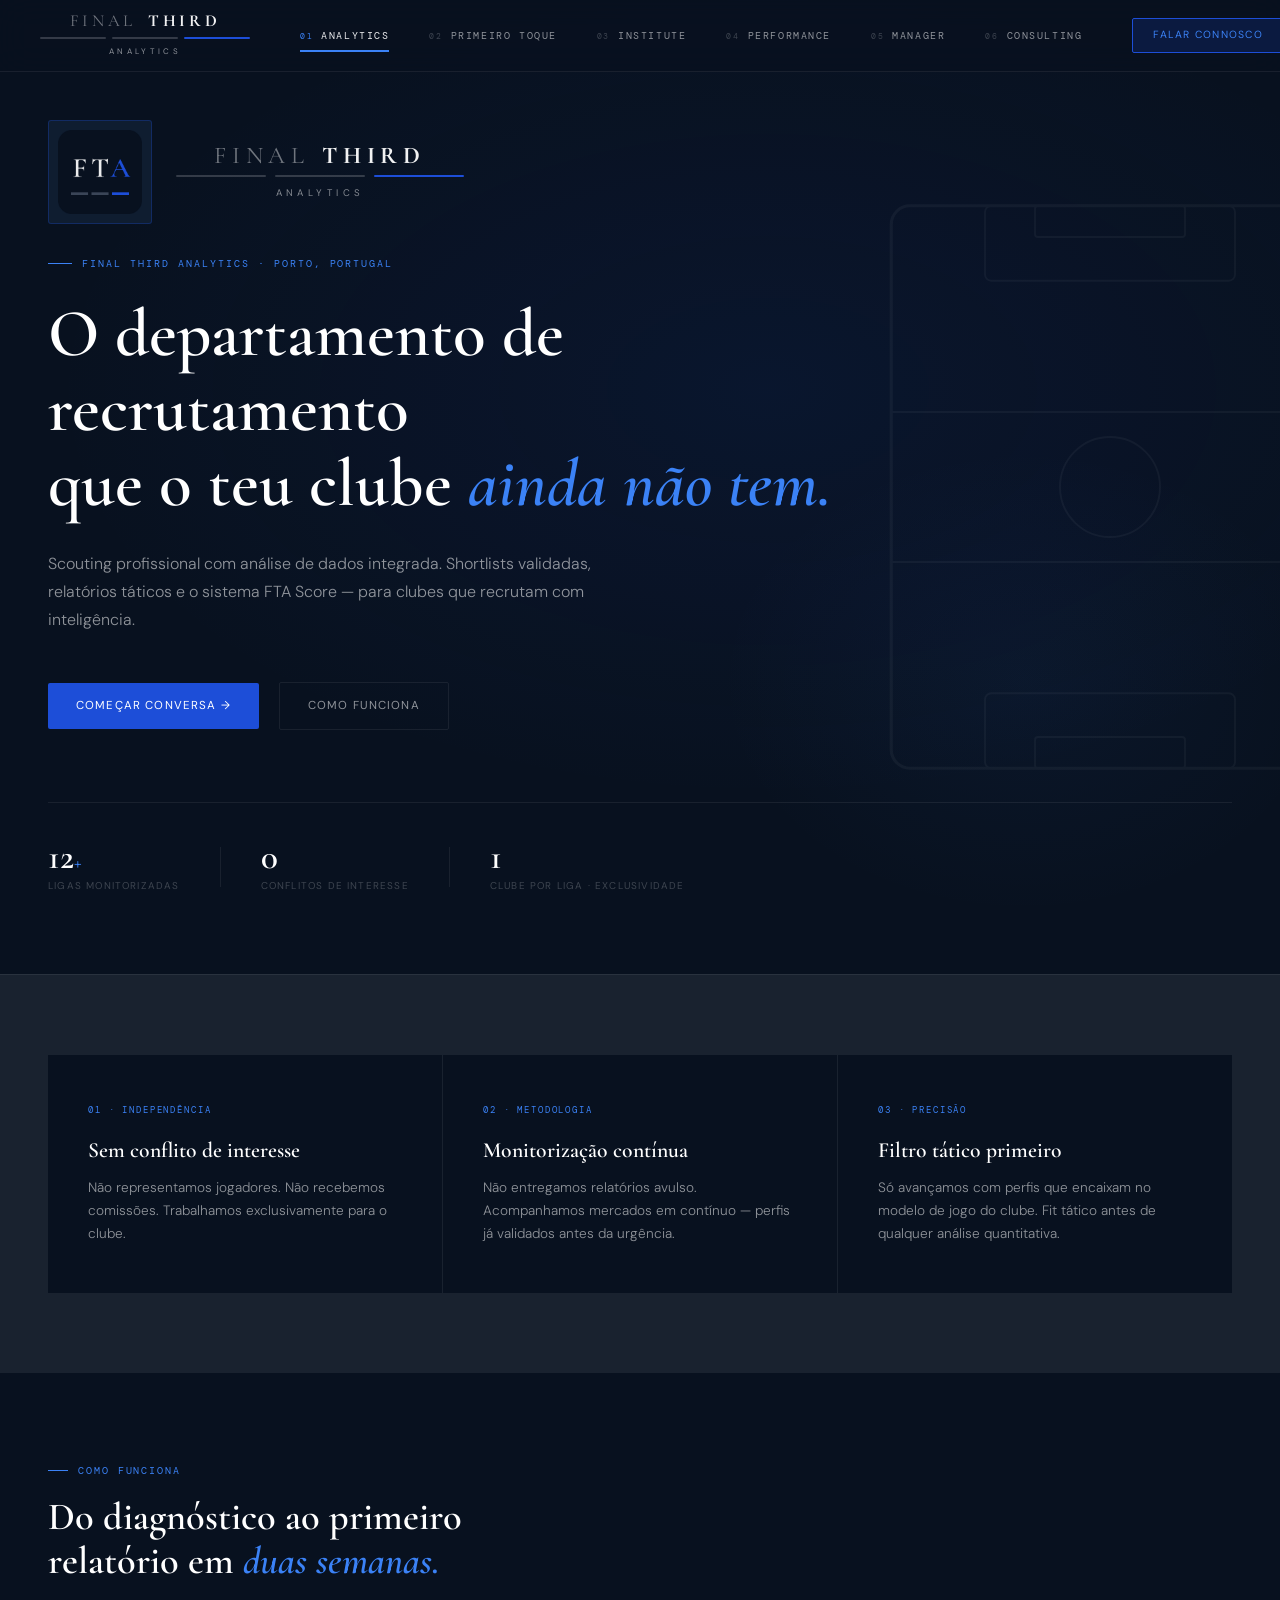
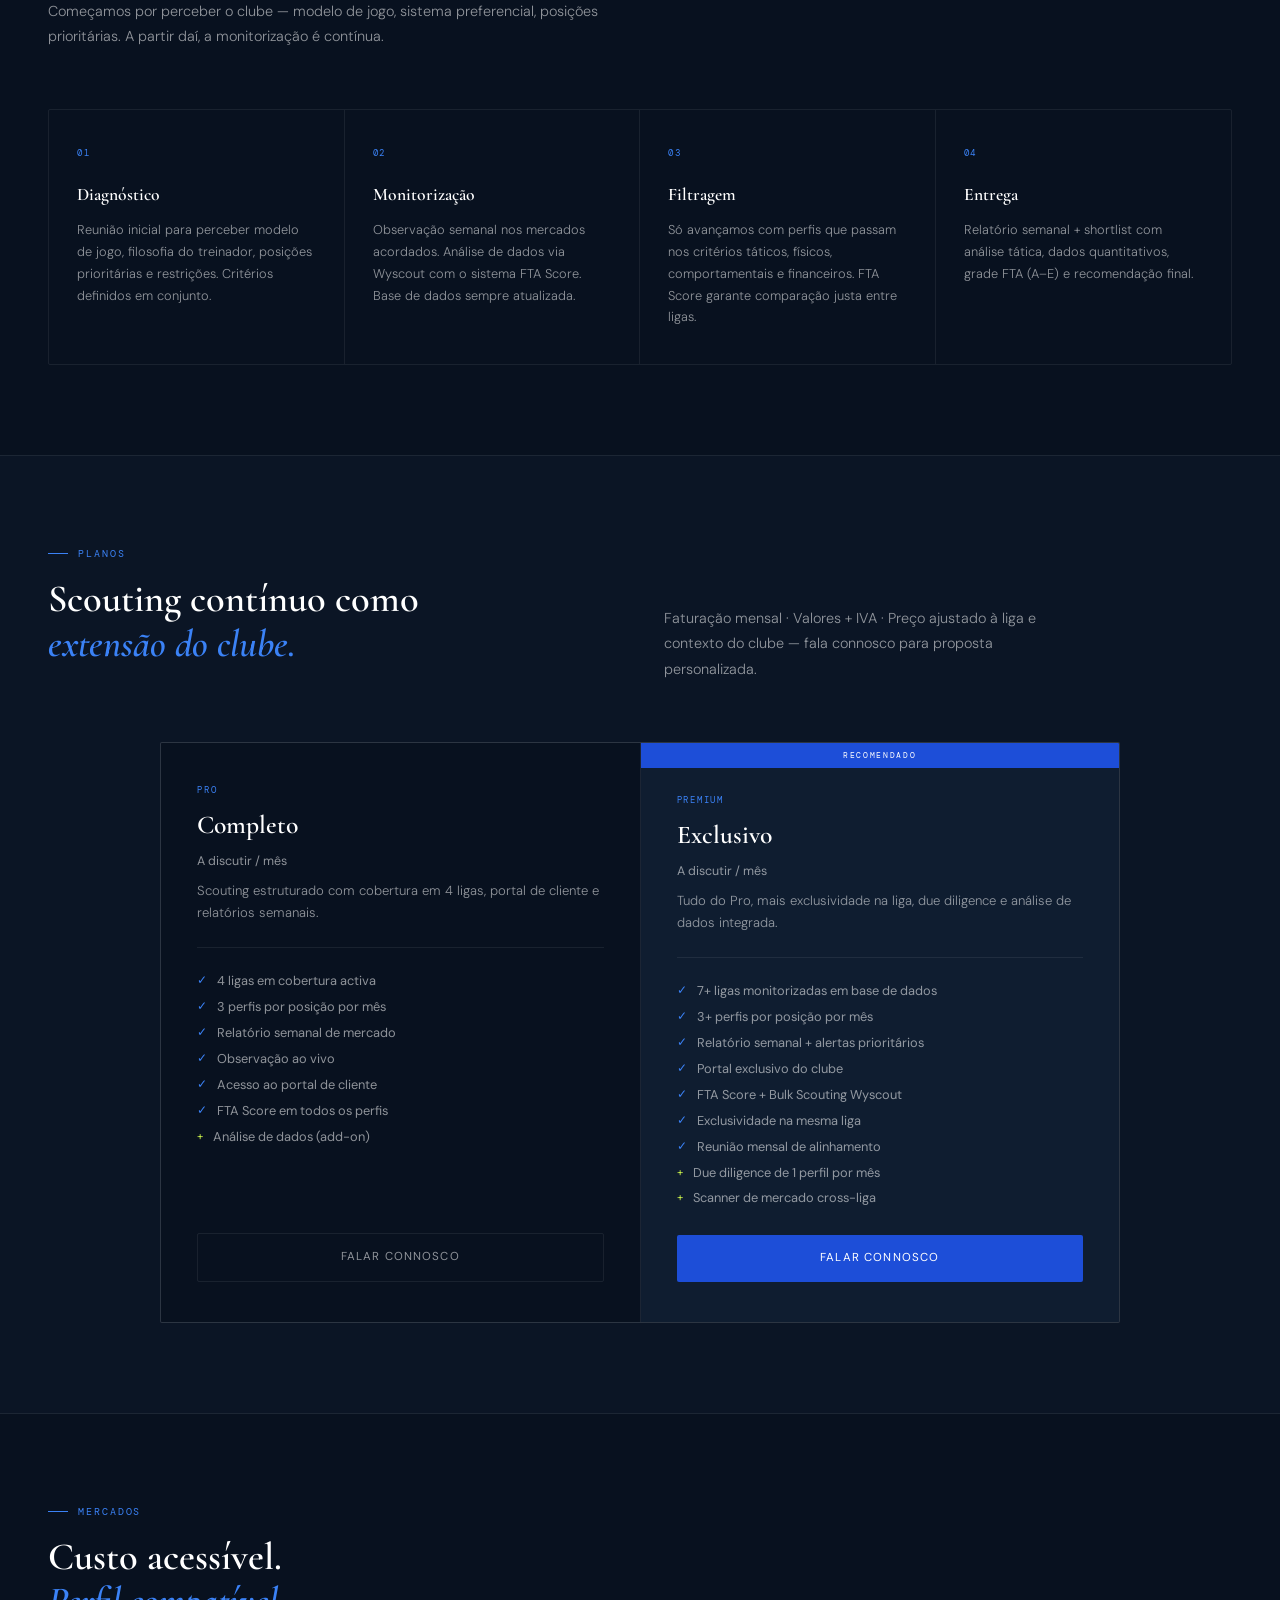
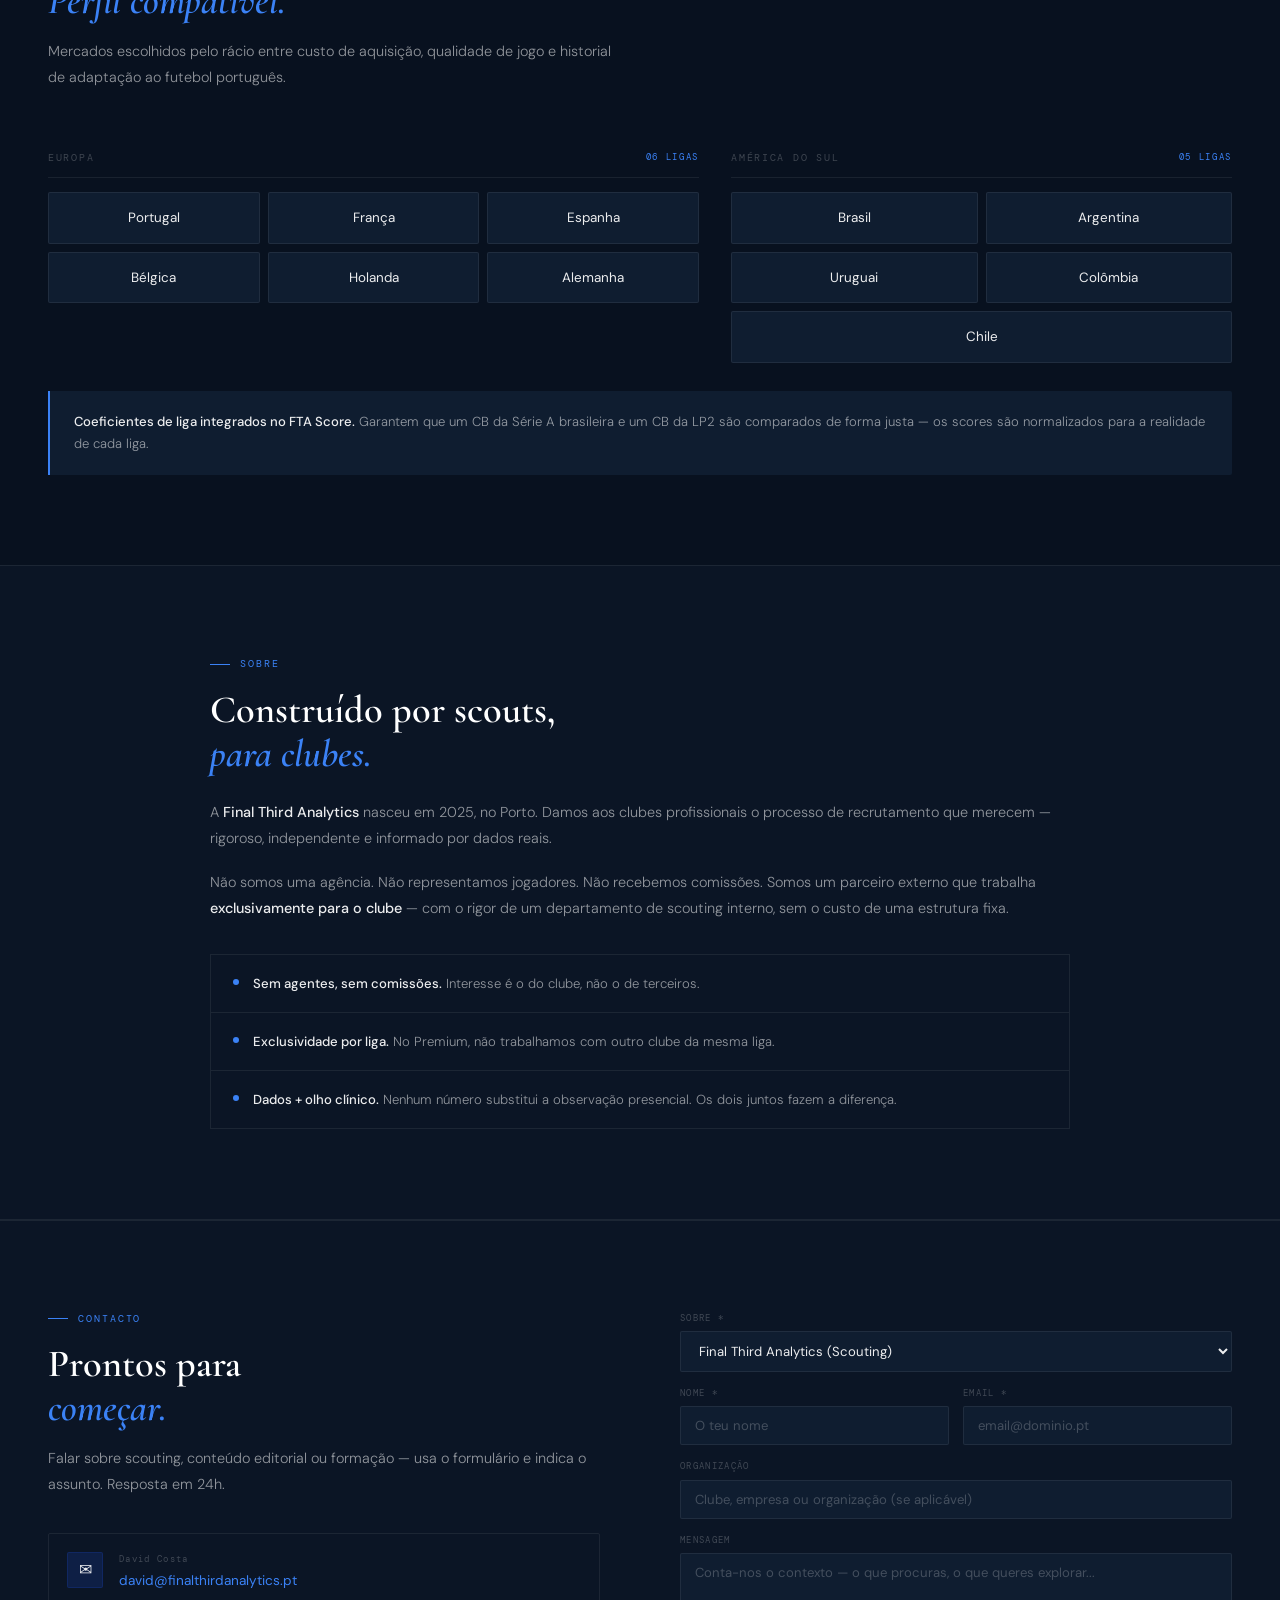
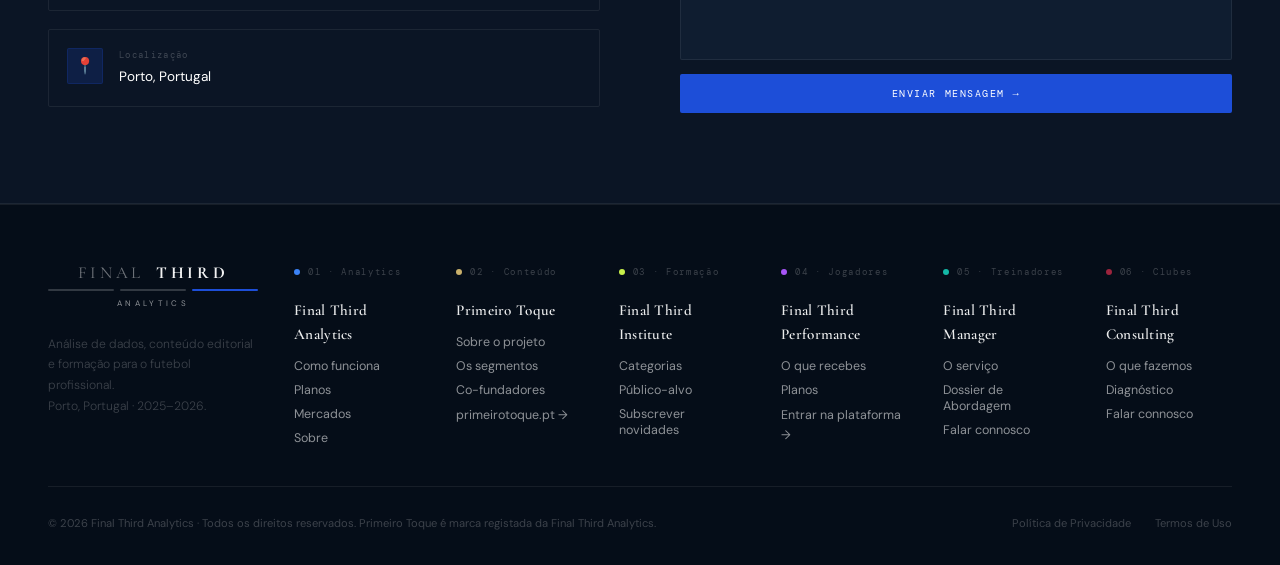
==== commit 58299504: "SERP-safe title; Manager card removed; new sub-brand icons" ====
--- a/index.html
+++ b/index.html
@@ -4,7 +4,7 @@
 <meta charset="UTF-8">
 <meta http-equiv="Cache-Control" content="no-cache, no-store, must-revalidate">
 <meta name="viewport" content="width=device-width, initial-scale=1.0">
-<title>Final Third · Analytics · Primeiro Toque · Institute · Performance · Manager · Consulting</title>
+<title>Final Third Analytics · Scouting, Dados e Consultoria de Futebol</title>
 <meta name="description" content="Final Third — análise de dados, conteúdo editorial, formação, análise individual para jogadores e inteligência para treinadores e consultoria de gestão para clubes. Porto, Portugal.">
 
 <link rel="icon" type="image/png" href="/favicon.png">
@@ -13,7 +13,7 @@
 
 <meta property="og:type" content="website">
 <meta property="og:site_name" content="Final Third Analytics">
-<meta property="og:title" content="Final Third · Analytics · Primeiro Toque · Institute · Performance · Manager · Consulting">
+<meta property="og:title" content="Final Third Analytics · Scouting, Dados e Consultoria de Futebol">
 <meta property="og:description" content="Análise de dados, conteúdo editorial, formação, análise individual para jogadores e inteligência para treinadores e consultoria de gestão para clubes. Porto, Portugal.">
 <meta property="og:url" content="https://finalthirdanalytics.pt/">
 <meta property="og:image" content="https://finalthirdanalytics.pt/apple-touch-icon.png">
@@ -254,6 +254,7 @@
   display:grid;grid-template-columns:repeat(4,1fr);gap:0;
   border:1px solid var(--rule);border-radius:2px;overflow:hidden;
 }
+.processo-grid-3{grid-template-columns:repeat(3,1fr);}
 .processo-step{
   padding:36px 28px;border-right:1px solid var(--rule);
   position:relative;
@@ -435,6 +436,7 @@
 .brand-plate-art.icon-tile img{width:82%;height:82%;object-fit:contain;}
 .brand-plate-art.pt-art{border-color:rgba(201,176,107,0.28);}
 .brand-plate-art.fti-art{border-color:rgba(200,240,74,0.24);}
+.brand-plate-art.fta-art{border-color:rgba(29,78,216,0.30);}
 
 /* FTI wordmark lockup — dark-background rebuild of the primary logo */
 .fti-lockup{display:inline-flex;flex-direction:column;align-items:center;gap:0;}
@@ -751,6 +753,23 @@
       <rect x="28" y="90" width="24" height="5" rx="0.5" stroke="white" stroke-width="0.3" fill="none"/>
     </svg>
     <div style="position:relative;z-index:1;max-width:1200px;margin:0 auto;width:100%;">
+      <div class="brand-plate fade-up fade-up-1">
+        <div class="brand-plate-art icon-tile fta-art">
+          <img src="/fta-icon.png" alt="Final Third Analytics" width="512" height="512" loading="lazy">
+        </div>
+        <div class="fti-lockup">
+          <div class="ft-top">
+            <span class="ft-final">FINAL</span>
+            <span class="ft-third">THIRD</span>
+          </div>
+          <svg class="ft-rule" width="288" height="4" viewBox="0 0 288 4" aria-hidden="true">
+            <rect x="0"   y="1" width="90" height="2" fill="rgba(255,255,255,0.18)" rx="1"/>
+            <rect x="99"  y="1" width="90" height="2" fill="rgba(255,255,255,0.18)" rx="1"/>
+            <rect x="198" y="1" width="90" height="2" fill="#1d4ed8" rx="1"/>
+          </svg>
+          <span class="ft-word">Analytics</span>
+        </div>
+      </div>
       <div class="hero-label fade-up fade-up-1">Final Third Analytics · Porto, Portugal</div>
       <h1 class="hero-title fade-up fade-up-2">
         O departamento de recrutamento<br>que o teu clube <em>ainda não tem.</em>
@@ -1334,7 +1353,7 @@
         <div class="section-label">O serviço</div>
         <h2 class="section-title">Do dossier de abordagem<br>ao <em>dia a dia do cargo.</em></h2>
       </div>
-      <div class="processo-grid">
+      <div class="processo-grid processo-grid-3">
         <div class="processo-step">
           <div class="processo-num">01</div>
           <h3 class="processo-title">Dossier de Abordagem</h3>
@@ -1347,11 +1366,6 @@
         </div>
         <div class="processo-step">
           <div class="processo-num">03</div>
-          <h3 class="processo-title">Dugout Coach + Perfil</h3>
-          <p class="processo-desc">Licença individual da plataforma — microciclo, preparação de jogo, tarefas — com o módulo Perfil: o plantel e o staff traduzidos em como falar com cada um.</p>
-        </div>
-        <div class="processo-step">
-          <div class="processo-num">04</div>
           <h3 class="processo-title">Segue a pessoa</h3>
           <p class="processo-desc">12 meses de serviço ativo que seguem o treinador, não o clube. Sai do cargo, suspende sem custo. Assina noutro lado, retoma.</p>
         </div>
@@ -1420,8 +1434,8 @@
         </div>
         <div class="processo-step">
           <div class="processo-num">04</div>
-          <h3 class="processo-title">Procurement em Portugal</h3>
-          <p class="processo-desc">Para clubes estrangeiros que compram no mercado português: identificação, due diligence, avaliação de custo real e execução — do primeiro contacto ao contrato, sem conflito de interesses.</p>
+          <h3 class="processo-title">Aquisição de clubes em Portugal</h3>
+          <p class="processo-desc">Para investidores que querem comprar um clube em Portugal: identificação de alvos, due diligence desportiva e financeira, avaliação de custo real e acompanhamento até ao fecho — e depois dele, com todo o ecossistema.</p>
         </div>
         <div class="processo-step">
           <div class="processo-num">05</div>
@@ -1431,7 +1445,7 @@
         <div class="processo-step">
           <div class="processo-num">06</div>
           <h3 class="processo-title">Comercial, parcerias e comunicação</h3>
-          <p class="processo-desc">Carteira de parceiros, ativação de patrocínios e comunicação do clube — do conteúdo ao protocolo com a autarquia.</p>
+          <p class="processo-desc">Carteira de parceiros, ativação de patrocínios e comunicação do clube — do conteúdo ao protocolo com a comunidade.</p>
         </div>
       </div>
       <p class="section-sub" style="margin-top:48px;">Âmbito e valores definidos caso a caso, em função da dimensão e do momento do clube.</p>
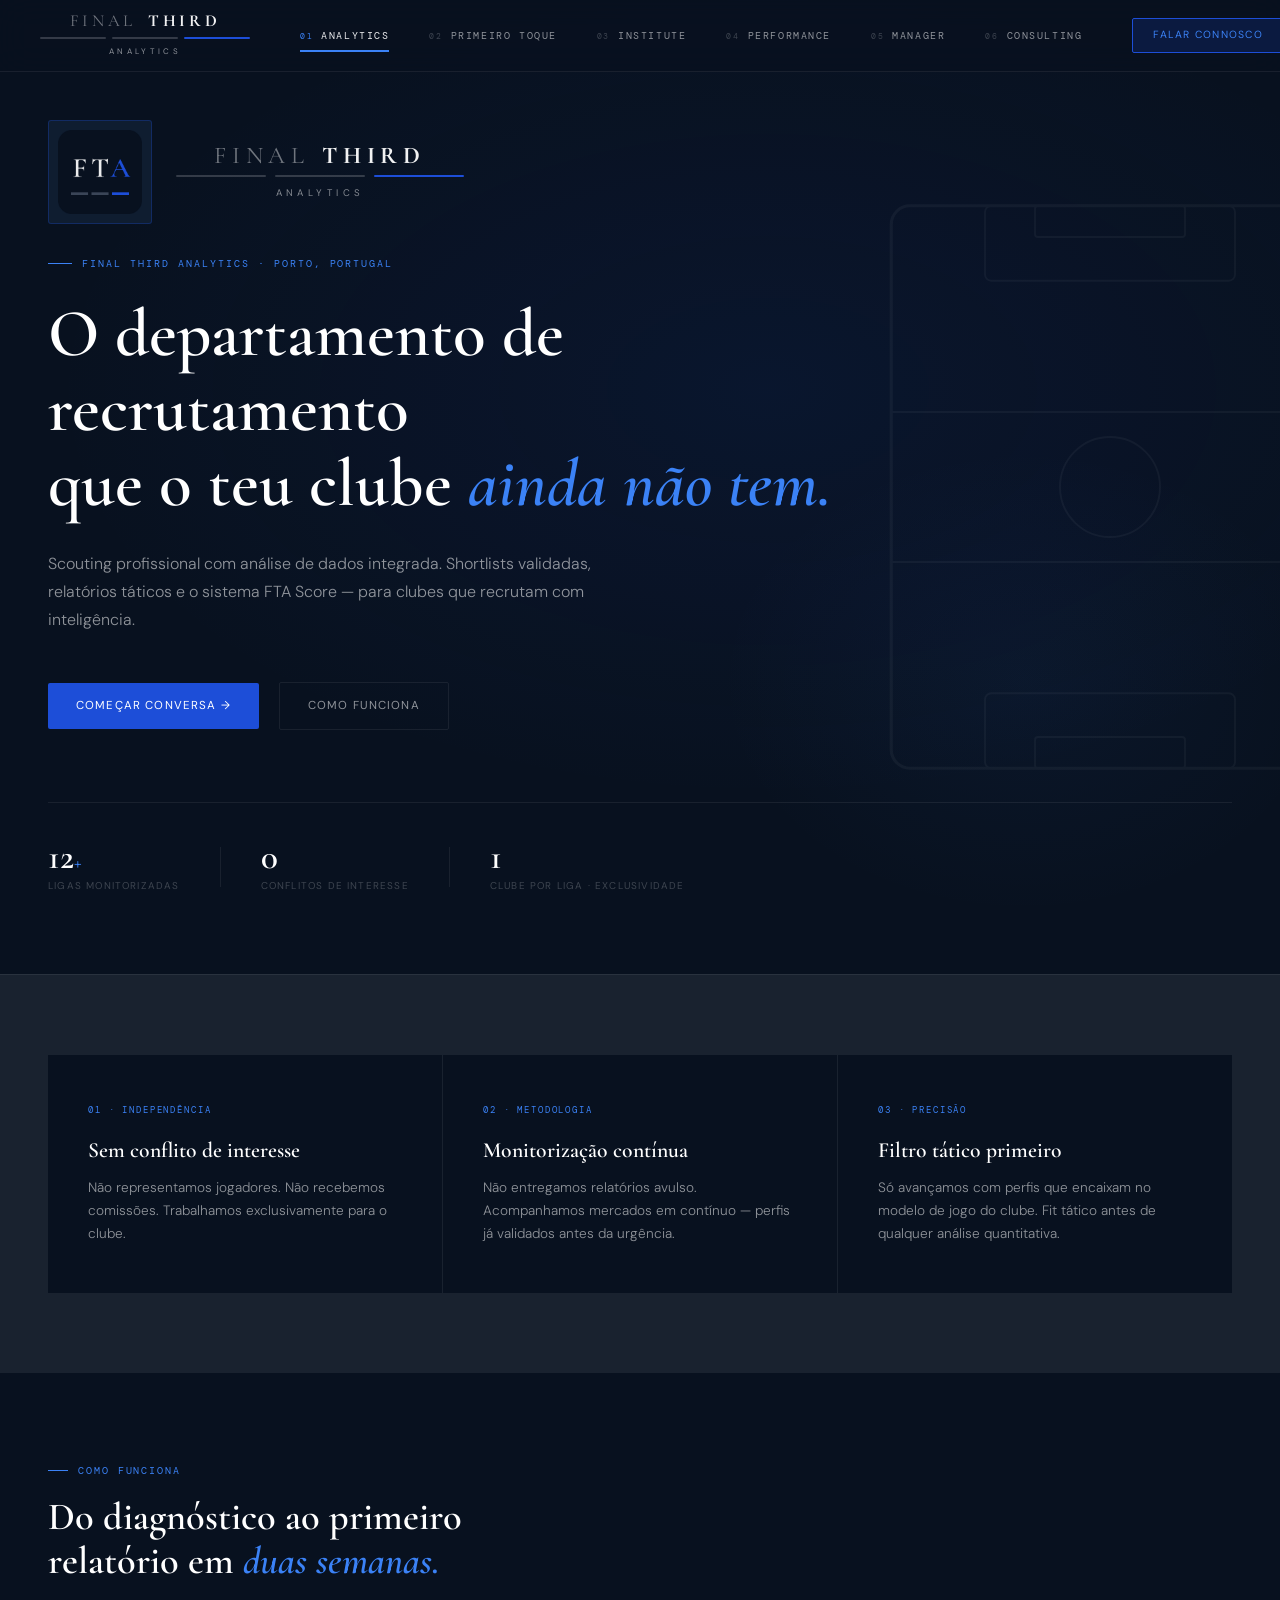
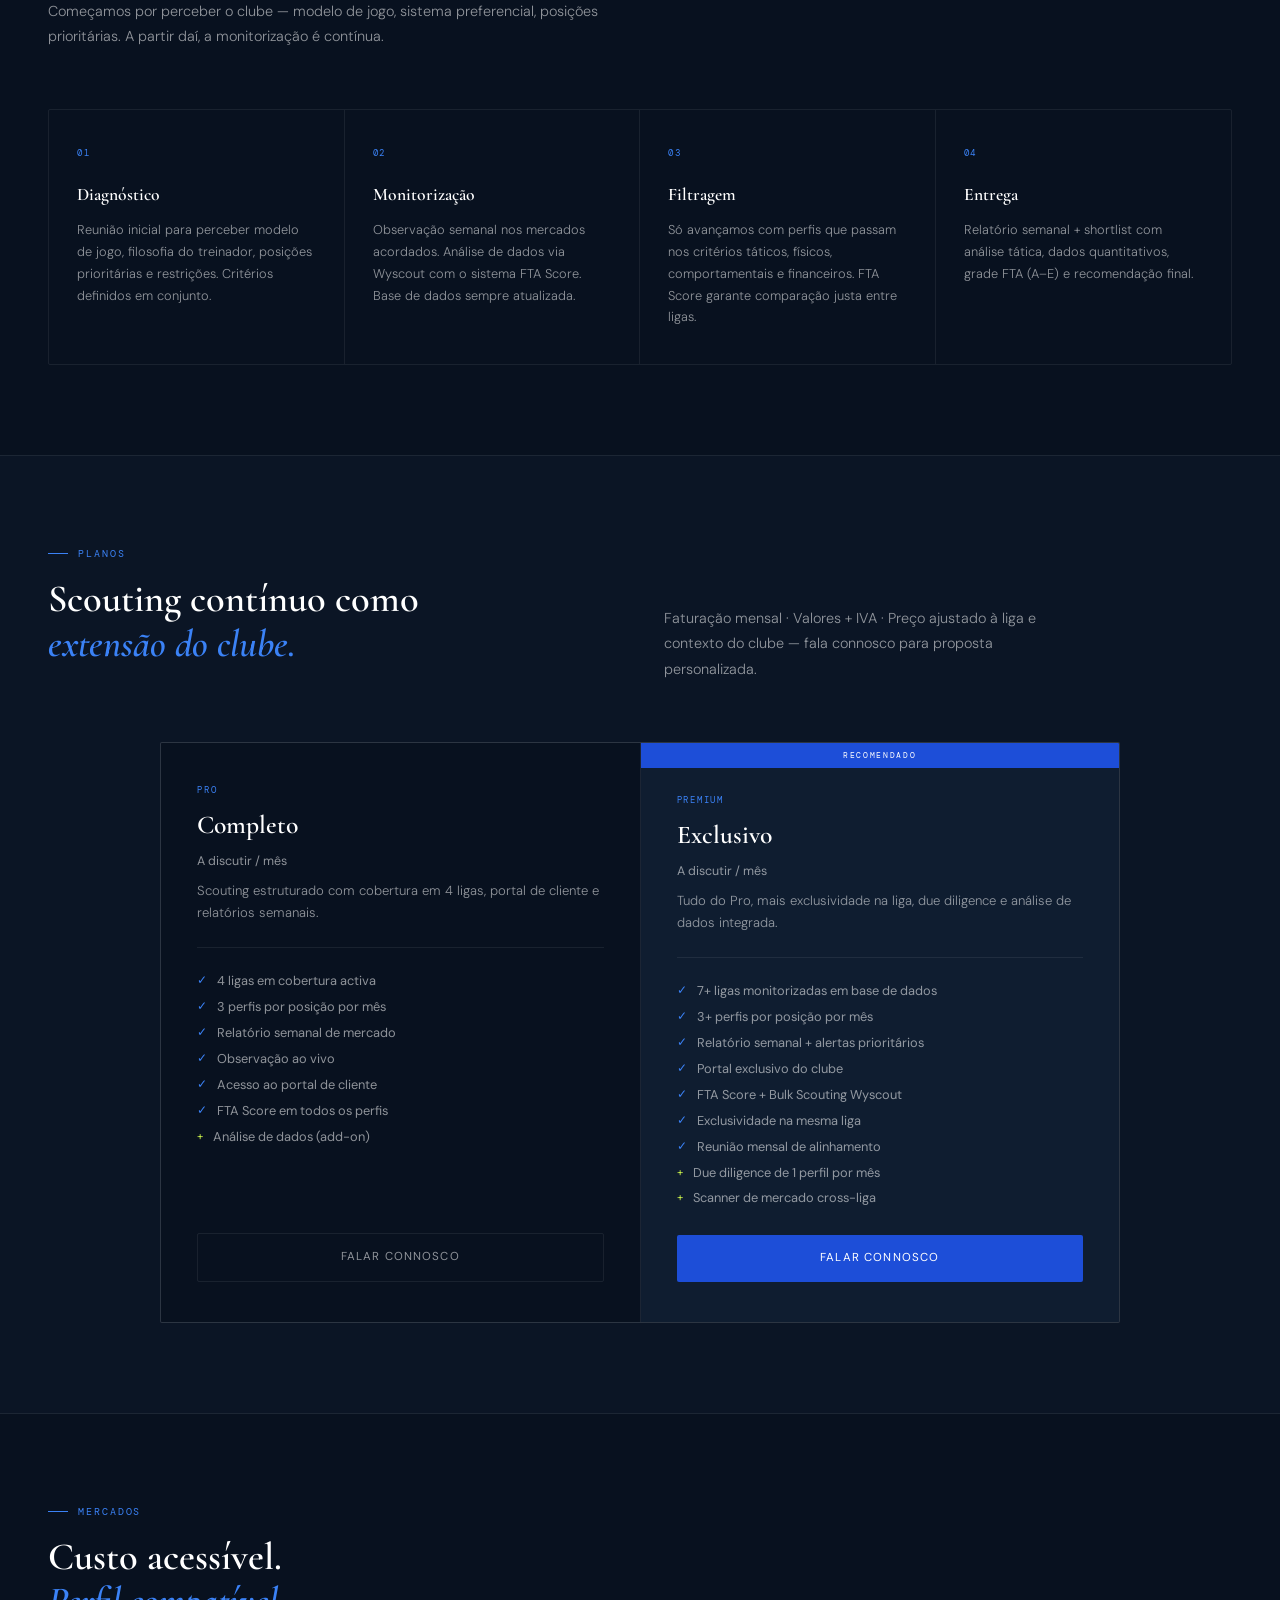
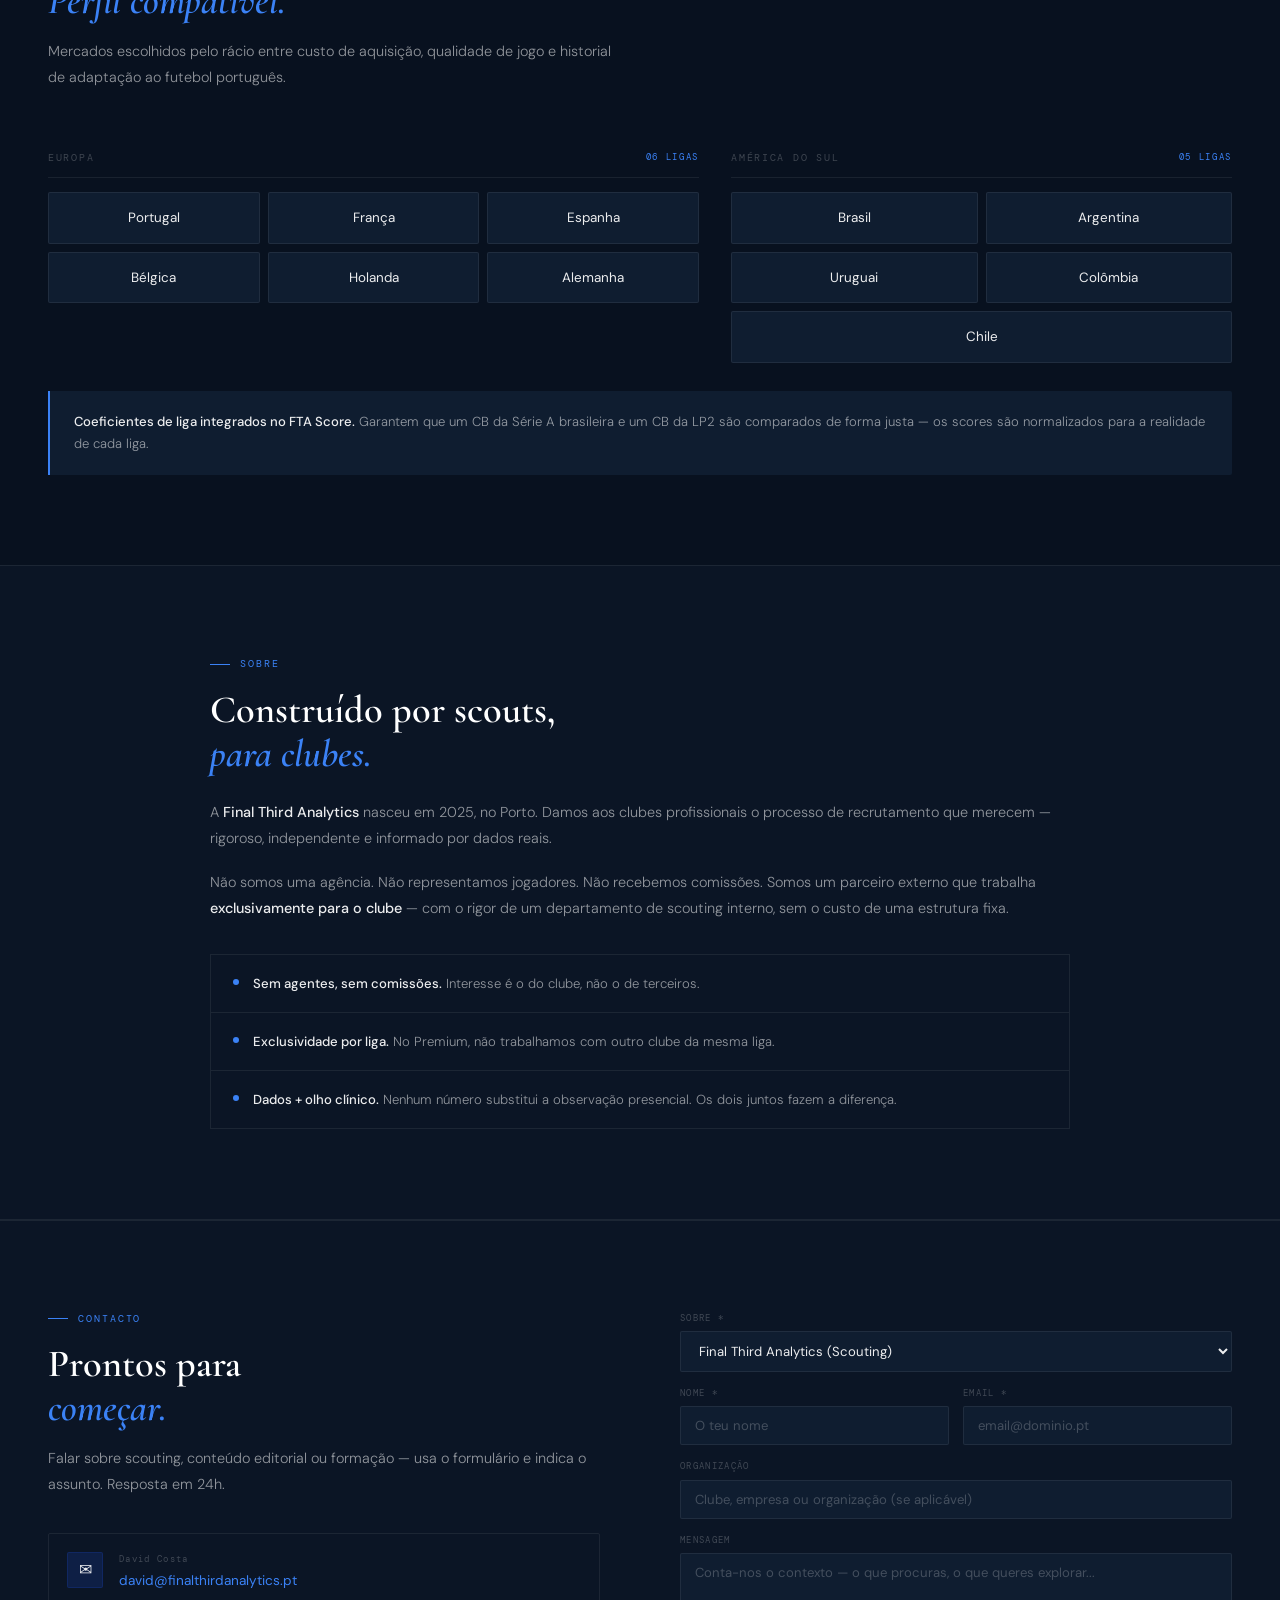
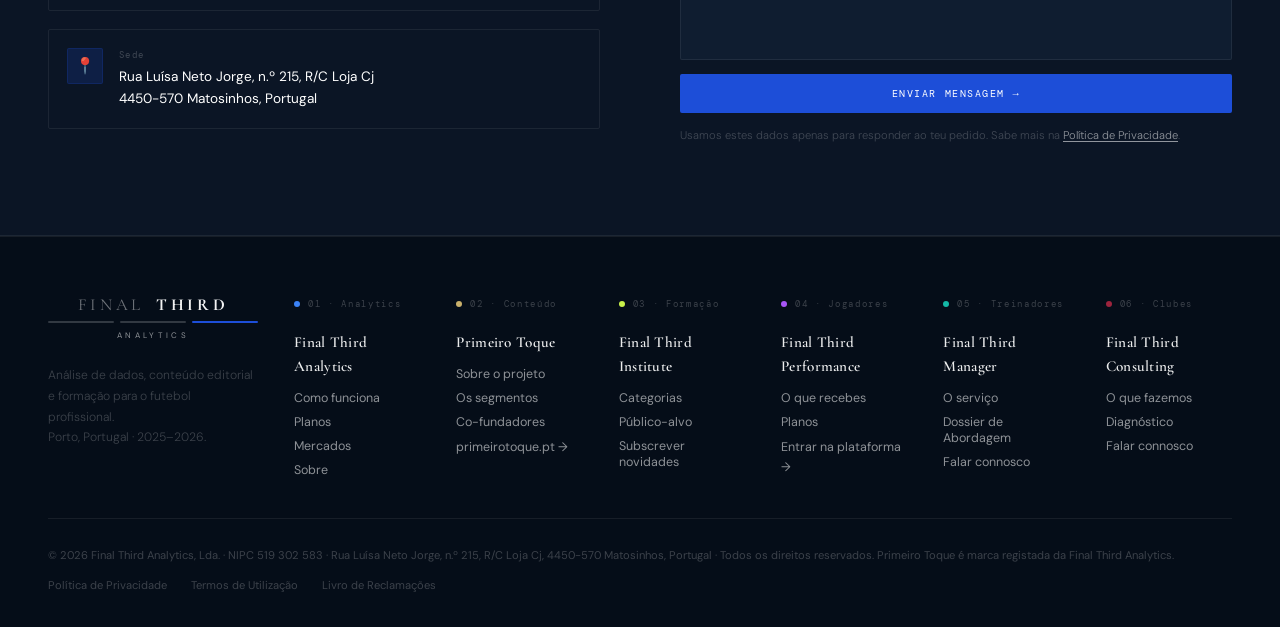
==== commit 3d84277b: "Adiciona Política de Privacidade, Termos de Utilização e Livro de Reclamações; avisos RGPD nos formu" ====
--- a/index.html
+++ b/index.html
@@ -536,6 +536,8 @@
 .fti-signup-note{
   margin-top:12px;font-size:0.7rem;color:var(--ink-faint);font-weight:300;
 }
+.fti-signup-note a,.form-privacy a{color:var(--ink-mid);text-decoration:underline;text-underline-offset:2px;}
+.fti-signup-note a:hover,.form-privacy a:hover{color:var(--ink);}
 
 /* ── CONTACT ── */
 .contact-layout{display:grid;grid-template-columns:1fr 1fr;gap:80px;align-items:start;}
@@ -583,6 +585,8 @@
   border-radius:2px;transition:background .2s;
 }
 .form-submit:hover{background:#1e40af;}
+.form-privacy{font-size:0.7rem;color:var(--ink-faint);font-weight:300;line-height:1.6;}
+.form-error{display:none;font-size:0.78rem;color:#f87171;}
 .form-success{
   display:none;padding:20px;border:1px solid rgba(34,197,94,0.3);
   background:rgba(34,197,94,0.06);border-radius:2px;text-align:center;
@@ -1218,7 +1222,7 @@
             <input type="email" name="email" placeholder="email@dominio.pt" required>
             <button type="submit">Avisar-me →</button>
           </form>
-          <div class="fti-signup-note">Sem spam · Apenas atualizações relevantes</div>
+          <div class="fti-signup-note">Ao subscrever, aceitas receber emails do Final Third Institute. Sem spam, e podes cancelar a qualquer momento. <a href="/privacidade.html">Política de Privacidade</a></div>
         </div>
       </div>
     </div>
@@ -1473,8 +1477,8 @@
           <div class="contact-item">
             <div class="contact-item-icon">📍</div>
             <div>
-              <div class="contact-item-label">Localização</div>
-              <div class="contact-item-val">Porto, Portugal</div>
+              <div class="contact-item-label">Sede</div>
+              <div class="contact-item-val">Rua Luísa Neto Jorge, n.º 215, R/C Loja Cj<br>4450-570 Matosinhos, Portugal</div>
             </div>
           </div>
         </div>
@@ -1511,6 +1515,8 @@
             <textarea name="mensagem" rows="5" placeholder="Conta-nos o contexto — o que procuras, o que queres explorar..."></textarea>
           </div>
           <button type="submit" class="form-submit">Enviar mensagem →</button>
+          <p class="form-privacy">Usamos estes dados apenas para responder ao teu pedido. Sabe mais na <a href="/privacidade.html">Política de Privacidade</a>.</p>
+          <div class="form-error" id="formError">Não foi possível enviar. Tenta novamente ou escreve para geral&#64;finalthirdanalytics.pt.</div>
           <div class="form-success" id="formSuccess">Mensagem enviada. Respondemos em 24h.</div>
         </form>
       </div>
@@ -1595,16 +1601,16 @@
       </div>
     </div>
     <div class="footer-bottom">
-      <span class="footer-copy">© 2026 Final Third Analytics · Todos os direitos reservados. Primeiro Toque é marca registada da Final Third Analytics.</span>
+      <span class="footer-copy">© 2026 Final Third Analytics, Lda. · NIPC 519 302 583 · Rua Luísa Neto Jorge, n.º 215, R/C Loja Cj, 4450-570 Matosinhos, Portugal · Todos os direitos reservados. Primeiro Toque é marca registada da Final Third Analytics.</span>
       <div class="footer-legal">
-        <a href="#">Política de Privacidade</a>
-        <a href="#">Termos de Uso</a>
+        <a href="/privacidade.html">Política de Privacidade</a>
+        <a href="/termos.html">Termos de Utilização</a>
+        <a href="https://www.livroreclamacoes.pt/Inicio/" target="_blank" rel="noopener">Livro de Reclamações</a>
       </div>
     </div>
   </div>
 </footer>
 
-<script data-cfasync="false" src="/cdn-cgi/scripts/5c5dd728/cloudflare-static/email-decode.min.js"></script>
 <script>
 // ── TAB SWITCHING ──
 function switchTab(tab){
@@ -1643,11 +1649,14 @@
     const originalText = btn ? btn.textContent : '';
     if(btn){ btn.textContent = 'A enviar...'; btn.disabled = true; }
     try {
-      await fetch('/', {
+      const res = await fetch('/', {
         method:'POST',
         headers:{'Content-Type':'application/x-www-form-urlencoded'},
         body: new URLSearchParams(new FormData(form)).toString()
       });
+      if(!res.ok) throw new Error('HTTP ' + res.status);
+      const errEl = form.querySelector('.form-error');
+      if(errEl) errEl.style.display = 'none';
       const successEl = form.querySelector('.form-success') || document.getElementById('formSuccess');
       if(successEl && form.classList.contains('contact-form')){
         successEl.style.display = 'block';
@@ -1658,6 +1667,9 @@
       }
     } catch(err){
       if(btn){ btn.textContent = originalText; btn.disabled = false; }
+      const errEl = form.querySelector('.form-error');
+      if(errEl){ errEl.style.display = 'block'; }
+      else if(form.classList.contains('fti-signup-form') && btn){ btn.textContent = 'Erro — tenta de novo'; }
     }
   });
 });
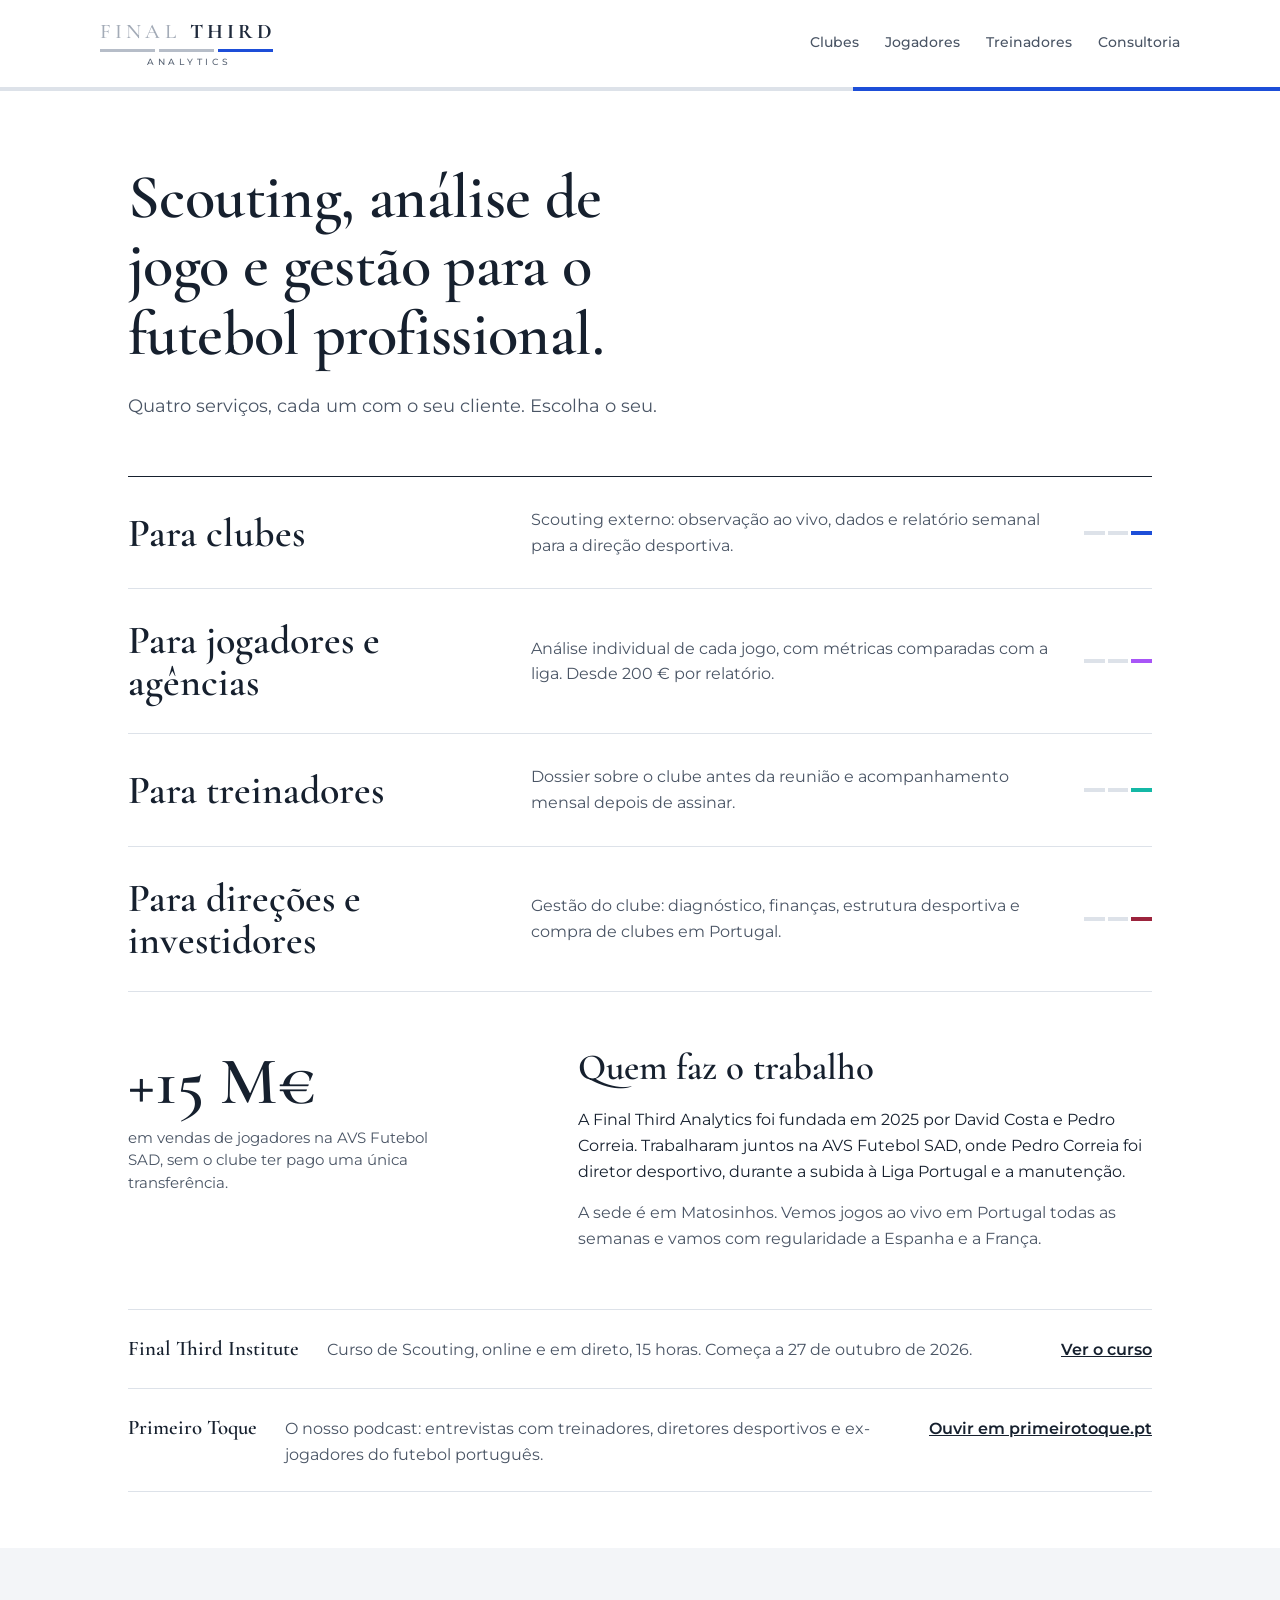
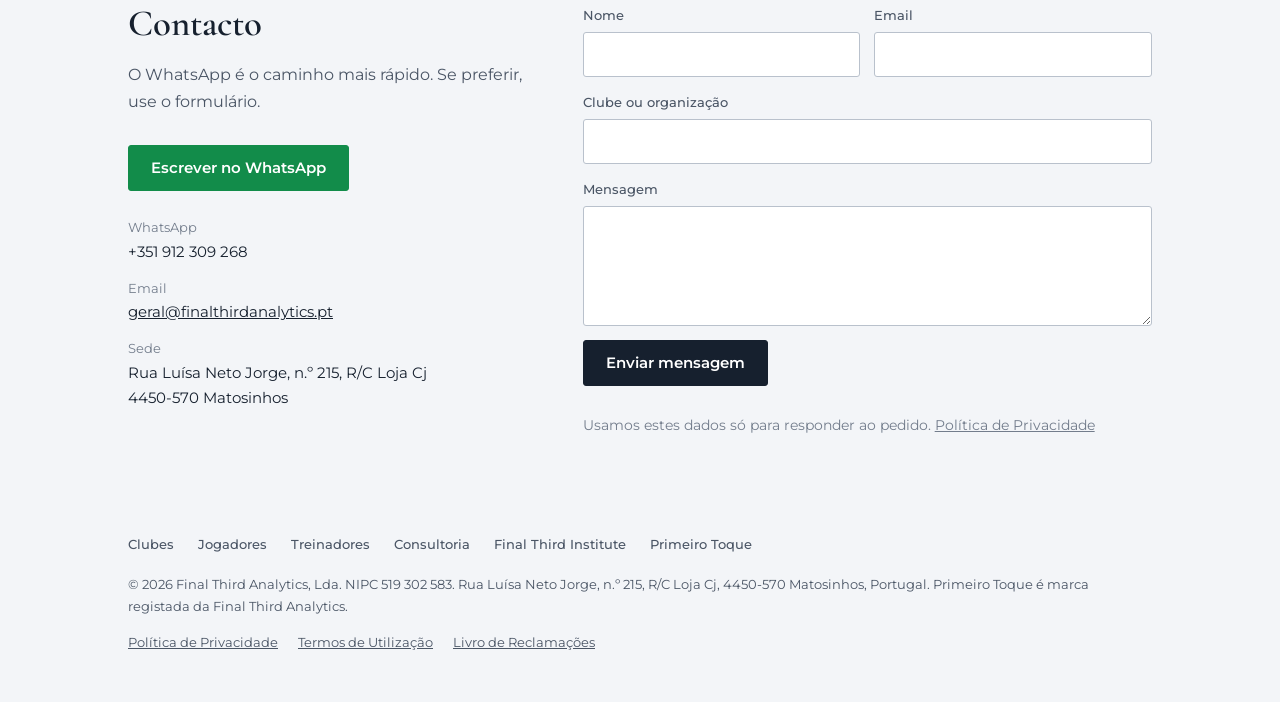
==== commit 6be23df6: "Site multi-página: clubes, jogadores, treinadores, consultoria" ====
--- a/index.html
+++ b/index.html
@@ -1,1691 +1,141 @@
 <!DOCTYPE html>
-<html lang="pt">
+<html lang="pt-PT">
 <head>
 <meta charset="UTF-8">
-<meta http-equiv="Cache-Control" content="no-cache, no-store, must-revalidate">
-<meta name="viewport" content="width=device-width, initial-scale=1.0">
-<title>Final Third Analytics · Scouting, Dados e Consultoria de Futebol</title>
-<meta name="description" content="Final Third — análise de dados, conteúdo editorial, formação, análise individual para jogadores e inteligência para treinadores e consultoria de gestão para clubes. Porto, Portugal.">
-
+<meta name="viewport" content="width=device-width, initial-scale=1">
+<title>Final Third Analytics · Scouting, análise e consultoria de futebol</title>
+<meta name="description" content="Scouting para clubes, análise de jogo para jogadores profissionais, apoio a treinadores e consultoria de gestão de clubes. Matosinhos, Portugal.">
+<link rel="canonical" href="https://finalthirdanalytics.pt/">
 <link rel="icon" type="image/png" href="/favicon.png">
 <link rel="apple-touch-icon" href="/apple-touch-icon.png">
-<meta name="theme-color" content="#08111f">
-
+<meta name="theme-color" content="#ffffff">
 <meta property="og:type" content="website">
 <meta property="og:site_name" content="Final Third Analytics">
-<meta property="og:title" content="Final Third Analytics · Scouting, Dados e Consultoria de Futebol">
-<meta property="og:description" content="Análise de dados, conteúdo editorial, formação, análise individual para jogadores e inteligência para treinadores e consultoria de gestão para clubes. Porto, Portugal.">
+<meta property="og:title" content="Final Third Analytics · Scouting, análise e consultoria de futebol">
+<meta property="og:description" content="Scouting para clubes, análise de jogo para jogadores profissionais, apoio a treinadores e consultoria de gestão de clubes. Matosinhos, Portugal.">
 <meta property="og:url" content="https://finalthirdanalytics.pt/">
 <meta property="og:image" content="https://finalthirdanalytics.pt/apple-touch-icon.png">
 <meta name="twitter:card" content="summary">
+<link rel="preconnect" href="https://fonts.googleapis.com">
+<link rel="preconnect" href="https://fonts.gstatic.com" crossorigin>
+<link href="https://fonts.googleapis.com/css2?family=Cormorant+Garamond:wght@500;600;700&family=Montserrat:wght@400;500;600&display=swap" rel="stylesheet">
+<link rel="stylesheet" href="/styles.css">
+</head>
+<body class="p-index">
+<header>
+  <div class="wrap top">
+    <a class="logo" href="/" aria-label="Final Third Analytics — página inicial">
+      <span class="logo-words"><span class="logo-final">FINAL</span><span class="logo-third">THIRD</span></span>
+      <span class="logo-bars"><i></i><i></i><i></i></span>
+      <span class="logo-sub">Analytics</span>
+    </a>
+    <nav class="nav" aria-label="Principal"><a href="/clubes">Clubes</a><a href="/jogadores">Jogadores</a><a href="/treinadores">Treinadores</a><a href="/consultoria">Consultoria</a></nav>
+  </div>
+  <div class="thirds" aria-hidden="true"><i></i><i></i><i></i></div>
+</header>
+<main>
 
-<link rel="preconnect" href="https://fonts.googleapis.com">
-<link href="https://fonts.googleapis.com/css2?family=Cormorant+Garamond:ital,wght@0,400;0,600;1,400;1,600&family=DM+Sans:wght@300;400;500&family=DM+Mono:wght@400;500&display=swap" rel="stylesheet">
-<style>
-*{margin:0;padding:0;box-sizing:border-box;}
-:root{
-  --navy:#08111f;
-  --navy2:#0b1525;
-  --navy3:#0f1d30;
-  --navy4:#142338;
-  --accent:#1d4ed8;
-  --accent2:#3b82f6;
-  --accent-glow:rgba(29,78,216,0.18);
-  --lime:#C8F04A;
-  --lime-glow:rgba(200,240,74,0.15);
-  --pt-gold:#C9B06B;
-  --pt-gold-dark:#A89050;
-  --pt-glow:rgba(201,176,107,0.16);
-  --ink:rgba(255,255,255,0.92);
-  --ink-mid:rgba(255,255,255,0.55);
-  --ink-faint:rgba(255,255,255,0.22);
-  --rule:rgba(255,255,255,0.07);
-  --rule2:rgba(255,255,255,0.04);
-  --serif:'Cormorant Garamond',serif;
-  --sans:'DM Sans',sans-serif;
-  --mono:'DM Mono',monospace;
-}
-html{font-size:16px;scroll-behavior:smooth;}
-body{font-family:var(--sans);background:var(--navy);color:var(--ink);line-height:1.6;overflow-x:hidden;}
-
-/* ── SCROLLBAR ── */
-::-webkit-scrollbar{width:4px;}
-::-webkit-scrollbar-track{background:var(--navy);}
-::-webkit-scrollbar-thumb{background:var(--accent);border-radius:2px;}
-
-/* ── NAV ── */
-nav{
-  position:fixed;top:0;left:0;right:0;z-index:100;
-  display:flex;align-items:center;justify-content:space-between;
-  padding:0 40px;height:72px;
-  background:rgba(8,17,31,0.88);
-  backdrop-filter:blur(16px);
-  border-bottom:1px solid var(--rule);
-  gap:32px;
-}
-.nav-logo{display:inline-flex;flex-direction:column;align-items:center;text-decoration:none;gap:0;flex-shrink:0;}
-.ft-top{display:inline-flex;align-items:baseline;gap:12px;line-height:1;}
-.ft-final{font-family:var(--serif);font-size:1.05rem;font-weight:400;letter-spacing:0.22em;color:rgba(255,255,255,0.42);white-space:nowrap;}
-.ft-third{font-family:var(--serif);font-size:1.05rem;font-weight:700;letter-spacing:0.22em;color:rgba(255,255,255,0.95);white-space:nowrap;}
-.ft-rule{display:block;margin-top:6px;}
-.ft-analytics{display:block;margin-top:5px;font-family:var(--sans);font-size:0.5rem;letter-spacing:0.42em;color:rgba(255,255,255,0.55);text-transform:uppercase;text-align:center;}
-
-/* ── BRAND TABS ── */
-.brand-tabs{
-  display:flex;align-items:center;gap:4px;
-  flex:1;justify-content:center;
-}
-.brand-tab{
-  position:relative;
-  font-family:var(--mono);font-size:0.62rem;letter-spacing:0.16em;
-  text-transform:uppercase;color:var(--ink-mid);
-  background:transparent;border:none;cursor:pointer;
-  padding:10px 18px;
-  transition:color .2s;
-  white-space:nowrap;
-}
-.brand-tab:hover{color:var(--ink);}
-.brand-tab .tab-mark{
-  font-family:var(--mono);font-size:0.52rem;
-  color:var(--ink-faint);margin-right:8px;
-  transition:color .2s;
-}
-.brand-tab::after{
-  content:'';position:absolute;left:18px;right:18px;bottom:0;
-  height:2px;background:transparent;
-  transition:background .25s;
-}
-.brand-tab[data-tab="fta"].active{color:var(--ink);}
-.brand-tab[data-tab="fta"].active::after{background:var(--accent2);}
-.brand-tab[data-tab="fta"].active .tab-mark{color:var(--accent2);}
-.brand-tab[data-tab="pt"].active{color:var(--ink);}
-.brand-tab[data-tab="pt"].active::after{background:var(--pt-gold);}
-.brand-tab[data-tab="pt"].active .tab-mark{color:var(--pt-gold);}
-.brand-tab[data-tab="institute"].active{color:var(--ink);}
-.brand-tab[data-tab="institute"].active::after{background:var(--lime);}
-.brand-tab[data-tab="institute"].active .tab-mark{color:var(--lime);}
-
-.nav-cta{
-  font-size:0.65rem;letter-spacing:0.12em;text-transform:uppercase;
-  padding:8px 20px;border:1px solid var(--accent);color:var(--accent2);
-  background:var(--accent-glow);text-decoration:none;border-radius:2px;
-  transition:all .2s;flex-shrink:0;
-}
-.nav-cta:hover{background:var(--accent);color:white;}
-
-/* ── TAB PANES ── */
-.tab-pane{display:none;}
-.tab-pane.active{display:block;animation:fadeIn .35s ease;}
-@keyframes fadeIn{from{opacity:0;}to{opacity:1;}}
-
-/* ── HERO ── */
-.hero{
-  min-height:88vh;display:flex;flex-direction:column;justify-content:center;
-  padding:120px 48px 80px;
-  position:relative;overflow:hidden;
-}
-.hero-bg{
-  position:absolute;inset:0;
-  background:radial-gradient(ellipse 80% 60% at 60% 40%, rgba(29,78,216,0.08) 0%, transparent 70%),
-             radial-gradient(ellipse 40% 40% at 80% 70%, rgba(59,130,246,0.05) 0%, transparent 60%);
-  pointer-events:none;
-}
-.hero-bg-pt{
-  background:radial-gradient(ellipse 80% 60% at 60% 40%, rgba(201,176,107,0.10) 0%, transparent 70%),
-             radial-gradient(ellipse 40% 40% at 80% 70%, rgba(168,144,80,0.06) 0%, transparent 60%);
-}
-.hero-bg-institute{
-  background:radial-gradient(ellipse 80% 60% at 60% 40%, rgba(200,240,74,0.07) 0%, transparent 70%),
-             radial-gradient(ellipse 40% 40% at 80% 70%, rgba(168,144,80,0.06) 0%, transparent 60%);
-}
-.hero-pitch-bg{
-  position:absolute;right:-80px;top:50%;transform:translateY(-50%);
-  opacity:0.04;pointer-events:none;
-}
-.hero-label{
-  font-family:var(--mono);font-size:0.62rem;letter-spacing:0.2em;
-  text-transform:uppercase;color:var(--accent2);margin-bottom:24px;
-  display:flex;align-items:center;gap:10px;
-}
-.hero-label::before{content:'';width:24px;height:1px;background:var(--accent2);}
-.hero-label.pt-label{color:var(--pt-gold);}
-.hero-label.pt-label::before{background:var(--pt-gold);}
-.hero-label.institute-label{color:var(--lime);}
-.hero-label.institute-label::before{background:var(--lime);}
-.hero-title{
-  font-family:var(--serif);font-size:clamp(2.6rem,5.5vw,4.2rem);
-  font-weight:600;line-height:1.12;color:white;
-  max-width:820px;margin-bottom:28px;
-}
-.hero-title em{font-style:italic;color:var(--accent2);}
-.hero-title em.pt-em{color:var(--pt-gold);}
-.hero-title em.institute-em{color:var(--lime);}
-.hero-desc{
-  font-size:1rem;color:var(--ink-mid);max-width:580px;
-  line-height:1.75;margin-bottom:48px;font-weight:300;
-}
-.hero-actions{display:flex;align-items:center;gap:20px;flex-wrap:wrap;}
-.btn-primary{
-  display:inline-flex;align-items:center;gap:8px;
-  padding:14px 28px;background:var(--accent);color:white;
-  font-size:0.72rem;letter-spacing:0.1em;text-transform:uppercase;
-  text-decoration:none;border-radius:2px;transition:all .2s;
-  border:none;cursor:pointer;font-family:inherit;
-}
-.btn-primary:hover{background:#1e40af;transform:translateY(-1px);}
-.btn-primary.pt{background:var(--pt-gold);color:var(--navy);}
-.btn-primary.pt:hover{background:#A89050;}
-.btn-primary.institute{background:var(--lime);color:var(--navy);}
-.btn-primary.institute:hover{background:#B0D944;}
-.btn-ghost{
-  display:inline-flex;align-items:center;gap:8px;
-  padding:14px 28px;border:1px solid var(--rule);color:var(--ink-mid);
-  font-size:0.72rem;letter-spacing:0.1em;text-transform:uppercase;
-  text-decoration:none;border-radius:2px;transition:all .2s;
-}
-.btn-ghost:hover{border-color:rgba(255,255,255,0.25);color:var(--ink);}
-.hero-stats{
-  display:flex;align-items:center;gap:40px;margin-top:72px;
-  padding-top:36px;border-top:1px solid var(--rule);
-  flex-wrap:wrap;
-}
-.hero-stat-val{
-  font-family:var(--serif);font-size:2.2rem;font-weight:600;
-  color:white;line-height:1;
-}
-.hero-stat-val span{font-size:1.2rem;color:var(--accent2);}
-.hero-stat-val span.pt-em{color:var(--pt-gold);}
-.hero-stat-val span.institute-em{color:var(--lime);}
-.hero-stat-label{
-  font-size:0.62rem;letter-spacing:0.12em;text-transform:uppercase;
-  color:var(--ink-faint);margin-top:4px;
-}
-.hero-stat-divider{width:1px;height:40px;background:var(--rule);}
-
-/* ── PILARES ── */
-.pilares{
-  padding:80px 48px;
-  display:grid;grid-template-columns:repeat(3,1fr);gap:1px;
-  background:var(--rule);border-top:1px solid var(--rule);
-}
-.pilar{
-  background:var(--navy);padding:48px 40px;
-  transition:background .2s;
-}
-.pilar:hover{background:var(--navy2);}
-.pilar-num{
-  font-family:var(--mono);font-size:0.58rem;letter-spacing:0.2em;
-  color:var(--accent2);margin-bottom:20px;
-}
-.pilar-num.pt-em{color:var(--pt-gold);}
-.pilar-num.institute-em{color:var(--lime);}
-.pilar-title{
-  font-family:var(--serif);font-size:1.35rem;font-weight:600;
-  color:white;margin-bottom:12px;line-height:1.2;
-}
-.pilar-desc{font-size:0.85rem;color:var(--ink-mid);line-height:1.7;font-weight:300;}
-
-/* ── SECTION COMMON ── */
-.section{padding:90px 48px;}
-.section-alt{background:var(--navy2);border-top:1px solid var(--rule);border-bottom:1px solid var(--rule);}
-.section-label{
-  font-family:var(--mono);font-size:0.6rem;letter-spacing:0.2em;
-  text-transform:uppercase;color:var(--accent2);
-  display:flex;align-items:center;gap:10px;margin-bottom:16px;
-}
-.section-label::before{content:'';width:20px;height:1px;background:var(--accent2);}
-.section-label.pt-label{color:var(--pt-gold);}
-.section-label.pt-label::before{background:var(--pt-gold);}
-.section-label.institute-label{color:var(--lime);}
-.section-label.institute-label::before{background:var(--lime);}
-.section-title{
-  font-family:var(--serif);font-size:clamp(1.8rem,3vw,2.6rem);
-  font-weight:600;color:white;margin-bottom:16px;line-height:1.15;
-}
-.section-title em{font-style:italic;color:var(--accent2);}
-.section-title em.pt-em{color:var(--pt-gold);}
-.section-title em.institute-em{color:var(--lime);}
-.section-sub{font-size:0.9rem;color:var(--ink-mid);line-height:1.75;font-weight:300;max-width:580px;}
-.section-header{margin-bottom:60px;}
-.section-header-wide{margin-bottom:60px;display:grid;grid-template-columns:1fr 1fr;gap:48px;align-items:end;}
-
-/* ── PROCESSO ── */
-.processo-grid{
-  display:grid;grid-template-columns:repeat(4,1fr);gap:0;
-  border:1px solid var(--rule);border-radius:2px;overflow:hidden;
-}
-.processo-grid-3{grid-template-columns:repeat(3,1fr);}
-.processo-step{
-  padding:36px 28px;border-right:1px solid var(--rule);
-  position:relative;
-}
-.processo-step:last-child{border-right:none;}
-.processo-step::before{
-  content:'';position:absolute;top:0;left:0;right:0;height:2px;
-  background:var(--accent);transform:scaleX(0);transform-origin:left;
-  transition:transform .4s;
-}
-.processo-step:hover::before{transform:scaleX(1);}
-.processo-num{
-  font-family:var(--mono);font-size:0.58rem;letter-spacing:0.2em;
-  color:var(--accent2);margin-bottom:20px;
-}
-.processo-title{
-  font-family:var(--serif);font-size:1.1rem;font-weight:600;
-  color:white;margin-bottom:10px;
-}
-.processo-desc{font-size:0.8rem;color:var(--ink-mid);line-height:1.7;font-weight:300;}
-
-/* ── PLANOS ── */
-.planos-grid{
-  display:grid;grid-template-columns:1fr 1fr;gap:1px;
-  background:var(--rule);border:1px solid var(--rule);
-  border-radius:2px;overflow:hidden;max-width:960px;
-  margin:0 auto;
-}
-.plano{background:var(--navy);padding:40px 36px;display:flex;flex-direction:column;}
-.plano-featured{background:var(--navy3);position:relative;}
-.plano-featured::before{
-  content:'RECOMENDADO';position:absolute;top:0;left:0;right:0;
-  text-align:center;padding:6px;
-  background:var(--accent);
-  font-family:var(--mono);font-size:0.52rem;letter-spacing:0.2em;color:white;
-}
-.plano-featured{padding-top:50px;}
-.plano-tier{
-  font-family:var(--mono);font-size:0.56rem;letter-spacing:0.2em;
-  text-transform:uppercase;color:var(--accent2);margin-bottom:8px;
-}
-.plano-name{
-  font-family:var(--serif);font-size:1.6rem;font-weight:600;
-  color:white;margin-bottom:6px;
-}
-.plano-price{font-size:0.78rem;color:var(--ink-mid);margin-bottom:8px;}
-.plano-desc{
-  font-size:0.82rem;color:var(--ink-mid);line-height:1.65;
-  margin-bottom:24px;padding-bottom:24px;border-bottom:1px solid var(--rule);
-  font-weight:300;
-}
-.plano-features{list-style:none;display:flex;flex-direction:column;gap:8px;margin-bottom:28px;flex-grow:1;}
-.plano-features li{
-  font-size:0.8rem;color:var(--ink-mid);display:flex;align-items:flex-start;gap:10px;line-height:1.4;
-}
-.plano-features li::before{
-  content:'✓';color:var(--accent2);font-size:0.72rem;flex-shrink:0;margin-top:1px;
-}
-.plano-features li.extra::before{content:'+';color:var(--lime);}
-
-/* ── MARKETS COMPACT ── */
-/* ── MARKETS ── */
-.markets-block{display:grid;grid-template-columns:1.3fr 1fr;gap:32px;align-items:start;}
-.markets-region{display:flex;flex-direction:column;gap:14px;}
-.markets-region-label{
-  font-family:var(--mono);font-size:0.6rem;letter-spacing:0.18em;
-  text-transform:uppercase;color:var(--ink-faint);
-  display:flex;align-items:center;gap:12px;
-  padding-bottom:12px;border-bottom:1px solid var(--rule);
-}
-.markets-region-label .count{
-  margin-left:auto;color:var(--accent2);
-  font-size:0.58rem;letter-spacing:0.18em;
-}
-.markets-chips{display:grid;grid-template-columns:repeat(3,1fr);gap:8px;}
-.markets-chips.cols-2{grid-template-columns:repeat(2,1fr);}
-.market-chip{
-  padding:14px 16px;border:1px solid var(--rule);border-radius:2px;
-  background:var(--navy3);font-size:0.84rem;color:var(--ink);
-  text-align:center;font-family:var(--sans);font-weight:400;
-  transition:border-color .2s,background .2s,transform .2s;
-  cursor:default;position:relative;
-}
-.market-chip::before{
-  content:'';position:absolute;left:0;top:0;bottom:0;width:2px;
-  background:var(--accent2);opacity:0;transition:opacity .2s;
-}
-.market-chip:hover{
-  border-color:rgba(29,78,216,0.35);background:var(--navy4);
-}
-.market-chip:hover::before{opacity:1;}
-.markets-note{
-  margin-top:28px;padding:20px 24px;
-  border-left:2px solid var(--accent2);background:var(--navy3);
-  font-size:0.82rem;color:var(--ink-mid);line-height:1.7;font-weight:300;
-  border-radius:0 2px 2px 0;
-}
-.markets-note strong{color:var(--ink);font-weight:500;}
-
-/* ── SOBRE ── */
-.sobre-layout{display:grid;grid-template-columns:1fr 1fr;gap:80px;align-items:start;}
-.sobre-text p{
-  font-size:0.9rem;color:var(--ink-mid);line-height:1.8;font-weight:300;margin-bottom:18px;
-}
-.sobre-text p strong{color:var(--ink);font-weight:500;}
-.sobre-values{display:flex;flex-direction:column;gap:0;margin-top:32px;border:1px solid var(--rule);}
-.sobre-value{
-  padding:18px 22px;border-bottom:1px solid var(--rule);
-  display:flex;align-items:flex-start;gap:14px;
-}
-.sobre-value:last-child{border-bottom:none;}
-.sobre-value-bullet{
-  width:6px;height:6px;border-radius:50%;background:var(--accent2);
-  flex-shrink:0;margin-top:6px;
-}
-.sobre-value-text{font-size:0.82rem;color:var(--ink-mid);line-height:1.6;font-weight:300;}
-.sobre-value-text strong{color:var(--ink);font-weight:500;}
-.fundadores{display:flex;flex-direction:column;gap:20px;}
-.fundador{
-  padding:26px;border:1px solid var(--rule);border-radius:2px;
-  transition:border-color .2s;
-}
-.fundador:hover{border-color:rgba(29,78,216,0.3);}
-.fundador-name{
-  font-family:var(--serif);font-size:1.2rem;font-weight:600;
-  color:white;margin-bottom:4px;
-}
-.fundador-role{
-  font-family:var(--mono);font-size:0.58rem;letter-spacing:0.15em;
-  color:var(--accent2);margin-bottom:12px;
-}
-.fundador-bio{font-size:0.78rem;color:var(--ink-mid);line-height:1.7;font-weight:300;}
-
-/* ── PRIMEIRO TOQUE ── */
-.pt-body{max-width:780px;margin-bottom:50px;}
-.pt-body p{font-size:0.92rem;color:var(--ink-mid);line-height:1.85;font-weight:300;margin-bottom:18px;}
-.pt-body p:last-child{margin-bottom:0;}
-.pt-body strong{color:var(--ink);font-weight:500;}
-.pt-formats{
-  display:grid;grid-template-columns:repeat(2,1fr);gap:1px;
-  background:var(--rule);border:1px solid var(--rule);
-  margin-bottom:60px;
-}
-.pt-format{padding:28px 24px;background:var(--navy);transition:background .2s;}
-.pt-format:hover{background:var(--navy2);}
-.pt-format-tag{
-  font-family:var(--mono);font-size:0.58rem;letter-spacing:0.18em;
-  color:var(--pt-gold);margin-bottom:12px;
-}
-.pt-format-title{
-  font-family:var(--serif);font-size:1.25rem;font-weight:600;
-  color:var(--ink);margin-bottom:8px;line-height:1.2;
-}
-.pt-format-desc{font-size:0.8rem;color:var(--ink-mid);line-height:1.7;font-weight:300;}
-
-.pt-socios{display:grid;grid-template-columns:repeat(3,1fr);gap:0;border:1px solid var(--rule);background:var(--navy);}
-.pt-socio{padding:34px 30px;border-right:1px solid var(--rule);transition:background .2s;}
-.pt-socio:last-child{border-right:none;}
-.pt-socio:hover{background:var(--navy2);}
-.pt-socio-mark{font-family:var(--mono);font-size:0.62rem;letter-spacing:0.2em;color:var(--pt-gold);margin-bottom:18px;}
-.pt-socio-name{font-family:var(--serif);font-size:1.5rem;font-weight:600;color:var(--ink);margin-bottom:8px;line-height:1.15;}
-.pt-socio-role{font-family:var(--mono);font-size:0.62rem;letter-spacing:0.14em;text-transform:uppercase;color:var(--ink-mid);margin-bottom:12px;}
-.pt-socio-tie{font-size:0.72rem;color:var(--ink-faint);font-weight:300;font-style:italic;min-height:1.2em;}
-.pt-footnote{margin-top:32px;font-family:var(--mono);font-size:0.62rem;letter-spacing:0.16em;text-transform:uppercase;color:var(--ink-faint);display:flex;align-items:center;gap:12px;}
-.pt-footnote::before{content:'';width:20px;height:1px;background:var(--pt-gold);}
-
-/* ── BRAND PLATE (hero identity block, PT + FTI) ── */
-.brand-plate{
-  display:flex;align-items:center;gap:24px;
-  margin-bottom:32px;
-}
-.brand-plate-art{
-  width:104px;height:104px;flex-shrink:0;
-  border:1px solid var(--rule);border-radius:3px;
-  background:var(--navy3);overflow:hidden;
-  display:flex;align-items:center;justify-content:center;
-}
-.brand-plate-art img{width:100%;height:100%;object-fit:cover;display:block;}
-.brand-plate-art.icon-tile img{width:82%;height:82%;object-fit:contain;}
-.brand-plate-art.pt-art{border-color:rgba(201,176,107,0.28);}
-.brand-plate-art.fti-art{border-color:rgba(200,240,74,0.24);}
-.brand-plate-art.fta-art{border-color:rgba(29,78,216,0.30);}
-
-/* FTI wordmark lockup — dark-background rebuild of the primary logo */
-.fti-lockup{display:inline-flex;flex-direction:column;align-items:center;gap:0;}
-.fti-lockup .ft-final{font-size:1.5rem;letter-spacing:0.24em;}
-.fti-lockup .ft-third{font-size:1.5rem;letter-spacing:0.24em;}
-.fti-lockup .ft-word{
-  display:block;margin-top:7px;
-  font-family:var(--sans);font-size:0.6rem;letter-spacing:0.46em;
-  color:rgba(255,255,255,0.5);text-transform:uppercase;text-align:center;
-}
-
-/* ── INSTITUTE ── */
-.fti-body{max-width:780px;margin-bottom:50px;}
-.fti-body p{font-size:0.92rem;color:var(--ink-mid);line-height:1.85;font-weight:300;margin-bottom:18px;}
-.fti-body p:last-child{margin-bottom:0;}
-.fti-body strong{color:var(--ink);font-weight:500;}
-.fti-banner{
-  display:flex;align-items:center;gap:14px;
-  padding:14px 20px;border:1px solid rgba(200,240,74,0.25);
-  background:var(--lime-glow);border-radius:2px;
-  margin-bottom:48px;max-width:780px;
-}
-.fti-banner-dot{
-  width:8px;height:8px;border-radius:50%;background:var(--lime);
-  flex-shrink:0;
-  box-shadow:0 0 0 4px rgba(200,240,74,0.18);
-  animation:pulse 2s ease-in-out infinite;
-}
-@keyframes pulse{0%,100%{box-shadow:0 0 0 4px rgba(200,240,74,0.18);}50%{box-shadow:0 0 0 8px rgba(200,240,74,0.06);}}
-.fti-banner-text{font-family:var(--mono);font-size:0.66rem;letter-spacing:0.14em;text-transform:uppercase;color:var(--lime);}
-
-.fti-categories{
-  display:grid;grid-template-columns:repeat(3,1fr);gap:1px;
-  background:var(--rule);border:1px solid var(--rule);
-  margin-bottom:48px;
-}
-.fti-category{padding:32px 28px;background:var(--navy);transition:background .2s;}
-.fti-category:hover{background:var(--navy2);}
-.fti-cat-num{
-  font-family:var(--mono);font-size:0.58rem;letter-spacing:0.2em;
-  color:var(--lime);margin-bottom:18px;
-}
-.fti-cat-title{
-  font-family:var(--serif);font-size:1.25rem;font-weight:600;
-  color:var(--ink);margin-bottom:10px;line-height:1.2;
-}
-.fti-cat-desc{font-size:0.8rem;color:var(--ink-mid);line-height:1.7;font-weight:300;margin-bottom:14px;}
-.fti-cat-meta{
-  font-family:var(--mono);font-size:0.58rem;letter-spacing:0.14em;
-  color:var(--ink-faint);text-transform:uppercase;
-}
-
-.fti-audience{
-  display:grid;grid-template-columns:1fr 1fr;gap:48px;
-  padding:36px;border:1px solid var(--rule);border-radius:2px;
-  background:var(--navy3);margin-bottom:36px;
-}
-.fti-audience-col-title{
-  font-family:var(--mono);font-size:0.6rem;letter-spacing:0.16em;
-  text-transform:uppercase;color:var(--ink-faint);margin-bottom:18px;
-  padding-bottom:12px;border-bottom:1px solid var(--rule);
-}
-.fti-audience-list{list-style:none;display:flex;flex-direction:column;gap:10px;}
-.fti-audience-list li{
-  font-size:0.85rem;color:var(--ink);display:flex;align-items:flex-start;gap:10px;line-height:1.5;
-}
-.fti-audience-list li::before{
-  content:'→';color:var(--lime);font-size:0.78rem;flex-shrink:0;margin-top:1px;
-}
-
-.fti-signup{
-  padding:36px;border:1px solid var(--rule);border-radius:2px;
-  background:var(--navy3);
-  display:grid;grid-template-columns:1.2fr 1fr;gap:48px;align-items:center;
-}
-.fti-signup-text h3{
-  font-family:var(--serif);font-size:1.4rem;font-weight:600;
-  color:var(--ink);margin-bottom:10px;line-height:1.25;
-}
-.fti-signup-text h3 em{font-style:italic;color:var(--lime);}
-.fti-signup-text p{font-size:0.82rem;color:var(--ink-mid);line-height:1.65;font-weight:300;}
-.fti-signup-form{display:flex;gap:0;border:1px solid var(--rule);border-radius:2px;overflow:hidden;}
-.fti-signup-form input{
-  flex:1;background:var(--navy);border:none;
-  padding:13px 16px;color:var(--ink);font-family:var(--sans);font-size:0.85rem;
-  outline:none;
-}
-.fti-signup-form input::placeholder{color:var(--ink-faint);}
-.fti-signup-form button{
-  background:var(--lime);color:var(--navy);
-  border:none;padding:13px 22px;cursor:pointer;
-  font-family:var(--mono);font-size:0.62rem;letter-spacing:0.14em;
-  text-transform:uppercase;font-weight:500;
-  transition:background .2s;
-}
-.fti-signup-form button:hover{background:#B0D944;}
-.fti-signup-note{
-  margin-top:12px;font-size:0.7rem;color:var(--ink-faint);font-weight:300;
-}
-.fti-signup-note a,.form-privacy a{color:var(--ink-mid);text-decoration:underline;text-underline-offset:2px;}
-.fti-signup-note a:hover,.form-privacy a:hover{color:var(--ink);}
-
-/* ── CONTACT ── */
-.contact-layout{display:grid;grid-template-columns:1fr 1fr;gap:80px;align-items:start;}
-.contact-info{display:flex;flex-direction:column;gap:18px;margin-top:36px;}
-.contact-item{
-  display:flex;align-items:flex-start;gap:16px;
-  padding:18px;border:1px solid var(--rule);border-radius:2px;
-}
-.contact-item-icon{
-  width:36px;height:36px;background:var(--accent-glow);border:1px solid rgba(29,78,216,0.2);
-  border-radius:2px;display:flex;align-items:center;justify-content:center;
-  font-size:1rem;flex-shrink:0;
-}
-.contact-item-label{
-  font-family:var(--mono);font-size:0.56rem;letter-spacing:0.15em;
-  color:var(--ink-faint);margin-bottom:4px;
-}
-.contact-item-val{font-size:0.85rem;color:white;}
-.contact-item-val a{color:var(--accent2);text-decoration:none;}
-.contact-item-val a:hover{text-decoration:underline;}
-
-/* Form */
-.contact-form{display:flex;flex-direction:column;gap:14px;}
-.form-row{display:grid;grid-template-columns:1fr 1fr;gap:14px;}
-.form-group{display:flex;flex-direction:column;gap:6px;}
-.form-group label{
-  font-family:var(--mono);font-size:0.56rem;letter-spacing:0.15em;
-  text-transform:uppercase;color:var(--ink-faint);
-}
-.form-group input,.form-group select,.form-group textarea{
-  background:var(--navy3);border:1px solid var(--rule);
-  padding:10px 14px;color:var(--ink);font-family:var(--sans);font-size:0.82rem;
-  border-radius:2px;outline:none;transition:border-color .2s;
-  resize:none;
-}
-.form-group input:focus,.form-group select:focus,.form-group textarea:focus{
-  border-color:rgba(29,78,216,0.5);
-}
-.form-group input::placeholder,.form-group textarea::placeholder{color:var(--ink-faint);}
-.form-group select option{background:var(--navy3);}
-.form-submit{
-  width:100%;padding:13px;background:var(--accent);color:white;
-  font-family:var(--mono);font-size:0.65rem;letter-spacing:0.15em;
-  text-transform:uppercase;border:none;cursor:pointer;
-  border-radius:2px;transition:background .2s;
-}
-.form-submit:hover{background:#1e40af;}
-.form-privacy{font-size:0.7rem;color:var(--ink-faint);font-weight:300;line-height:1.6;}
-.form-error{display:none;font-size:0.78rem;color:#f87171;}
-.form-success{
-  display:none;padding:20px;border:1px solid rgba(34,197,94,0.3);
-  background:rgba(34,197,94,0.06);border-radius:2px;text-align:center;
-  font-size:0.82rem;color:#4ade80;
-}
-
-/* ── FOOTER ── */
-footer{
-  background:#050d18;border-top:1px solid var(--rule);
-  padding:60px 48px 32px;
-}
-.footer-top{
-  display:grid;grid-template-columns:1.3fr repeat(6,1fr);
-  gap:36px;padding-bottom:40px;border-bottom:1px solid var(--rule);
-  margin-bottom:28px;
-}
-@media(max-width:1100px){.footer-top{grid-template-columns:1fr 1fr;}}
-.footer-brand{display:flex;flex-direction:column;gap:14px;}
-.footer-brand-mark{display:inline-flex;flex-direction:column;align-items:center;gap:0;margin-bottom:10px;}
-.footer-desc{font-size:0.76rem;color:var(--ink-faint);line-height:1.7;font-weight:300;}
-.footer-col-title{
-  font-family:var(--mono);font-size:0.58rem;letter-spacing:0.18em;
-  color:var(--ink-faint);margin-bottom:18px;
-  display:flex;align-items:center;gap:8px;
-}
-.footer-col-title::before{
-  content:'';width:6px;height:6px;border-radius:50%;flex-shrink:0;
-}
-.footer-col-title.fta-col::before{background:var(--accent2);}
-.footer-col-title.pt-col::before{background:var(--pt-gold);}
-.footer-col-title.fti-col::before{background:var(--lime);}
-.footer-col-title.ftp-col::before{background:#A855F7;}
-.footer-col-title.ftm-col::before{background:#14B8A6;}
-.footer-col-title.ftc2-col::before{background:#9C243D;}
-.ftc-art{border-color:rgba(156,36,61,0.35);}
-.footer-col-name{
-  font-family:var(--serif);font-size:0.95rem;font-weight:600;
-  color:var(--ink);margin-bottom:12px;letter-spacing:0.02em;
-}
-.footer-links{display:flex;flex-direction:column;gap:8px;}
-.footer-links a, .footer-links button{
-  font-size:0.78rem;color:var(--ink-mid);text-decoration:none;transition:color .2s;
-  background:none;border:none;padding:0;text-align:left;cursor:pointer;font-family:inherit;
-}
-.footer-links a:hover, .footer-links button:hover{color:var(--ink);}
-.footer-links span{font-size:0.78rem;color:var(--ink-faint);}
-.footer-bottom{
-  display:flex;align-items:center;justify-content:space-between;flex-wrap:wrap;gap:12px;
-}
-.footer-copy{font-size:0.7rem;color:var(--ink-faint);}
-.footer-legal{display:flex;gap:24px;}
-.footer-legal a{font-size:0.7rem;color:var(--ink-faint);text-decoration:none;}
-.footer-legal a:hover{color:var(--ink-mid);}
-
-/* ── ANIMATIONS ── */
-@keyframes fadeUp{from{opacity:0;transform:translateY(20px);}to{opacity:1;transform:translateY(0);}}
-.fade-up{animation:fadeUp .6s ease forwards;}
-.fade-up-1{animation-delay:.1s;opacity:0;}
-.fade-up-2{animation-delay:.2s;opacity:0;}
-.fade-up-3{animation-delay:.3s;opacity:0;}
-.fade-up-4{animation-delay:.4s;opacity:0;}
-
-/* ── RESPONSIVE ── */
-@media(max-width:980px){
-  nav{padding:0 20px;height:auto;flex-wrap:wrap;gap:12px;padding-top:14px;padding-bottom:14px;}
-  .brand-tabs{order:3;width:100%;justify-content:flex-start;overflow-x:auto;padding-bottom:2px;}
-  .brand-tab{padding:8px 12px;font-size:0.58rem;}
-  .brand-tab::after{left:12px;right:12px;}
-  .ft-final,.ft-third{font-size:0.92rem;}
-  .nav-cta{padding:7px 14px;font-size:0.6rem;}
-  .hero{padding:140px 24px 60px;min-height:auto;}
-  .hero-title{font-size:clamp(2rem,7vw,3rem);}
-  .hero-stats{gap:24px;margin-top:48px;}
-  .pilares{grid-template-columns:1fr;padding:0;}
-  .section{padding:60px 24px;}
-  .processo-grid{grid-template-columns:1fr 1fr;}
-  .processo-step{border-bottom:1px solid var(--rule);border-right:none;}
-  .processo-step:nth-child(odd){border-right:1px solid var(--rule);}
-  .pt-socios,.pt-formats,.fti-categories{grid-template-columns:1fr;}
-  .pt-socio,.pt-format,.fti-category{border-right:none;border-bottom:1px solid var(--rule);}
-  .pt-socio:last-child,.pt-format:last-child,.fti-category:last-child{border-bottom:none;}
-  .sobre-layout,.contact-layout,.footer-top,.markets-block,.fti-audience,.fti-signup{grid-template-columns:1fr;gap:32px;}
-  .markets-chips{grid-template-columns:repeat(2,1fr);}
-  .markets-chips.cols-2{grid-template-columns:repeat(2,1fr);}
-  .planos-grid{grid-template-columns:1fr;max-width:100%;}
-  .section-header-wide{grid-template-columns:1fr;}
-  .form-row{grid-template-columns:1fr;}
-  footer{padding:48px 24px 28px;}
-  .fti-signup-form{flex-direction:column;}
-  .brand-plate{gap:16px;margin-bottom:24px;}
-  .brand-plate-art{width:76px;height:76px;}
-  .fti-lockup{align-items:flex-start;}
-  .fti-lockup .ft-final,.fti-lockup .ft-third{font-size:1.05rem;letter-spacing:0.2em;}
-  .fti-lockup .ft-rule{width:196px;}
-  .fti-lockup .ft-word{font-size:0.52rem;letter-spacing:0.36em;text-align:left;}
-}
-
-/* Performance / Manager plates + price cards */
-.ftp-art{border-color:rgba(168,85,247,0.28);}
-.ftm-art{border-color:rgba(20,184,166,0.28);}
-.brand-plate-art img{width:100%;height:100%;object-fit:cover;}
-.price-grid{display:grid;grid-template-columns:repeat(3,1fr);gap:1px;background:var(--rule);border:1px solid var(--rule);margin-top:56px;}
-.price-card{background:var(--navy2,#0d1626);padding:32px 28px;}
-.price-card.hi{box-shadow:inset 0 2px 0 var(--accent);}
-.price-name{font-family:var(--mono);font-size:0.62rem;letter-spacing:0.18em;text-transform:uppercase;color:var(--accent2);}
-.price-value{font-family:var(--serif);font-size:2.1rem;font-weight:600;color:var(--ink);margin:14px 0 4px;}
-.price-value small{font-family:var(--sans);font-size:0.68rem;font-weight:400;color:var(--ink-mid);margin-left:6px;letter-spacing:0.04em;}
-.price-desc{font-size:0.82rem;color:var(--ink-mid);line-height:1.7;font-weight:300;}
-.price-note{margin-top:14px;font-size:0.72rem;color:var(--ink-dim,rgba(255,255,255,0.4));}
-@media(max-width:860px){.price-grid{grid-template-columns:1fr;}}
-</style>
-</head>
-<body>
-
-<!-- NAV -->
-<nav>
-  <a href="#" class="nav-logo" onclick="event.preventDefault();switchTab('fta');">
-    <div class="ft-top">
-      <span class="ft-final">FINAL</span>
-      <span class="ft-third">THIRD</span>
-    </div>
-    <svg class="ft-rule" width="210" height="4" viewBox="0 0 210 4">
-      <rect x="0"   y="1" width="66" height="2" fill="rgba(255,255,255,0.18)" rx="1"/>
-      <rect x="72"  y="1" width="66" height="2" fill="rgba(255,255,255,0.18)" rx="1"/>
-      <rect x="144" y="1" width="66" height="2" fill="#1d4ed8" rx="1"/>
-    </svg>
-    <span class="ft-analytics">Analytics</span>
-  </a>
-
-  <div class="brand-tabs" role="tablist">
-    <button class="brand-tab active" data-tab="fta" role="tab" onclick="switchTab('fta')">
-      <span class="tab-mark">01</span>Analytics
-    </button>
-    <button class="brand-tab" data-tab="pt" role="tab" onclick="switchTab('pt')">
-      <span class="tab-mark">02</span>Primeiro Toque
-    </button>
-    <button class="brand-tab" data-tab="institute" role="tab" onclick="switchTab('institute')">
-      <span class="tab-mark">03</span>Institute
-    </button>
-    <button class="brand-tab" data-tab="performance" role="tab" onclick="switchTab('performance')">
-      <span class="tab-mark">04</span>Performance
-    </button>
-    <button class="brand-tab" data-tab="manager" role="tab" onclick="switchTab('manager')">
-      <span class="tab-mark">05</span>Manager
-    </button>
-    <button class="brand-tab" data-tab="consulting" role="tab" onclick="switchTab('consulting')">
-      <span class="tab-mark">06</span>Consulting
-    </button>
+<section class="hero">
+  <div class="wrap">
+    <h1>Scouting, análise de jogo e gestão para o futebol profissional.</h1>
+    <p class="lead">Quatro serviços, cada um com o seu cliente. Escolha o seu.</p>
   </div>
-
-  <a href="#contacto" class="nav-cta">Falar connosco</a>
-</nav>
-
-<!-- ═══════════════════════════════════════════ FTA TAB ═══════════════════════════════════════════ -->
-<div class="tab-pane active" data-pane="fta">
-
-  <!-- HERO -->
-  <section class="hero">
-    <div class="hero-bg"></div>
-    <svg class="hero-pitch-bg" width="500" height="700" viewBox="0 0 80 100" fill="none">
-      <rect x="5" y="5" width="70" height="90" rx="3" stroke="white" stroke-width="0.5" fill="none"/>
-      <line x1="5" y1="38" x2="75" y2="38" stroke="white" stroke-width="0.3"/>
-      <line x1="5" y1="62" x2="75" y2="62" stroke="white" stroke-width="0.3"/>
-      <circle cx="40" cy="50" r="8" stroke="white" stroke-width="0.3" fill="none"/>
-      <rect x="20" y="5" width="40" height="12" rx="1" stroke="white" stroke-width="0.3" fill="none"/>
-      <rect x="28" y="5" width="24" height="5" rx="0.5" stroke="white" stroke-width="0.3" fill="none"/>
-      <rect x="20" y="83" width="40" height="12" rx="1" stroke="white" stroke-width="0.3" fill="none"/>
-      <rect x="28" y="90" width="24" height="5" rx="0.5" stroke="white" stroke-width="0.3" fill="none"/>
-    </svg>
-    <div style="position:relative;z-index:1;max-width:1200px;margin:0 auto;width:100%;">
-      <div class="brand-plate fade-up fade-up-1">
-        <div class="brand-plate-art icon-tile fta-art">
-          <img src="/fta-icon.png" alt="Final Third Analytics" width="512" height="512" loading="lazy">
-        </div>
-        <div class="fti-lockup">
-          <div class="ft-top">
-            <span class="ft-final">FINAL</span>
-            <span class="ft-third">THIRD</span>
-          </div>
-          <svg class="ft-rule" width="288" height="4" viewBox="0 0 288 4" aria-hidden="true">
-            <rect x="0"   y="1" width="90" height="2" fill="rgba(255,255,255,0.18)" rx="1"/>
-            <rect x="99"  y="1" width="90" height="2" fill="rgba(255,255,255,0.18)" rx="1"/>
-            <rect x="198" y="1" width="90" height="2" fill="#1d4ed8" rx="1"/>
-          </svg>
-          <span class="ft-word">Analytics</span>
-        </div>
-      </div>
-      <div class="hero-label fade-up fade-up-1">Final Third Analytics · Porto, Portugal</div>
-      <h1 class="hero-title fade-up fade-up-2">
-        O departamento de recrutamento<br>que o teu clube <em>ainda não tem.</em>
-      </h1>
-      <p class="hero-desc fade-up fade-up-3">
-        Scouting profissional com análise de dados integrada. Shortlists validadas, relatórios táticos e o sistema FTA Score — para clubes que recrutam com inteligência.
-      </p>
-      <div class="hero-actions fade-up fade-up-4">
-        <a href="#contacto" class="btn-primary">Começar conversa →</a>
-        <a href="#servicos" class="btn-ghost">Como funciona</a>
-      </div>
-      <div class="hero-stats fade-up" style="animation-delay:.5s;opacity:0;">
-        <div>
-          <div class="hero-stat-val">12<span>+</span></div>
-          <div class="hero-stat-label">Ligas monitorizadas</div>
-        </div>
-        <div class="hero-stat-divider"></div>
-        <div>
-          <div class="hero-stat-val">0</div>
-          <div class="hero-stat-label">Conflitos de interesse</div>
-        </div>
-        <div class="hero-stat-divider"></div>
-        <div>
-          <div class="hero-stat-val">1</div>
-          <div class="hero-stat-label">Clube por liga · exclusividade</div>
-        </div>
-      </div>
-    </div>
-  </section>
-
-  <!-- PILARES -->
-  <div class="pilares">
-    <div class="pilar">
-      <div class="pilar-num">01 · INDEPENDÊNCIA</div>
-      <h3 class="pilar-title">Sem conflito de interesse</h3>
-      <p class="pilar-desc">Não representamos jogadores. Não recebemos comissões. Trabalhamos exclusivamente para o clube.</p>
-    </div>
-    <div class="pilar">
-      <div class="pilar-num">02 · METODOLOGIA</div>
-      <h3 class="pilar-title">Monitorização contínua</h3>
-      <p class="pilar-desc">Não entregamos relatórios avulso. Acompanhamos mercados em contínuo — perfis já validados antes da urgência.</p>
-    </div>
-    <div class="pilar">
-      <div class="pilar-num">03 · PRECISÃO</div>
-      <h3 class="pilar-title">Filtro tático primeiro</h3>
-      <p class="pilar-desc">Só avançamos com perfis que encaixam no modelo de jogo do clube. Fit tático antes de qualquer análise quantitativa.</p>
-    </div>
-  </div>
-
-  <!-- PROCESSO -->
-  <section class="section" id="servicos">
-    <div style="max-width:1200px;margin:0 auto;">
-      <div class="section-header">
-        <div class="section-label">Como funciona</div>
-        <h2 class="section-title">Do diagnóstico ao primeiro<br>relatório em <em>duas semanas.</em></h2>
-        <p class="section-sub">Começamos por perceber o clube — modelo de jogo, sistema preferencial, posições prioritárias. A partir daí, a monitorização é contínua.</p>
-      </div>
-      <div class="processo-grid">
-        <div class="processo-step">
-          <div class="processo-num">01</div>
-          <h3 class="processo-title">Diagnóstico</h3>
-          <p class="processo-desc">Reunião inicial para perceber modelo de jogo, filosofia do treinador, posições prioritárias e restrições. Critérios definidos em conjunto.</p>
-        </div>
-        <div class="processo-step">
-          <div class="processo-num">02</div>
-          <h3 class="processo-title">Monitorização</h3>
-          <p class="processo-desc">Observação semanal nos mercados acordados. Análise de dados via Wyscout com o sistema FTA Score. Base de dados sempre atualizada.</p>
-        </div>
-        <div class="processo-step">
-          <div class="processo-num">03</div>
-          <h3 class="processo-title">Filtragem</h3>
-          <p class="processo-desc">Só avançamos com perfis que passam nos critérios táticos, físicos, comportamentais e financeiros. FTA Score garante comparação justa entre ligas.</p>
-        </div>
-        <div class="processo-step">
-          <div class="processo-num">04</div>
-          <h3 class="processo-title">Entrega</h3>
-          <p class="processo-desc">Relatório semanal + shortlist com análise tática, dados quantitativos, grade FTA (A–E) e recomendação final.</p>
-        </div>
-      </div>
-    </div>
-  </section>
-
-  <!-- PLANOS -->
-  <section class="section section-alt">
-    <div style="max-width:1200px;margin:0 auto;">
-      <div class="section-header-wide">
-        <div>
-          <div class="section-label">Planos</div>
-          <h2 class="section-title">Scouting contínuo como<br><em>extensão do clube.</em></h2>
-        </div>
-        <p class="section-sub" style="max-width:400px;">Faturação mensal · Valores + IVA · Preço ajustado à liga e contexto do clube — fala connosco para proposta personalizada.</p>
-      </div>
-      <div class="planos-grid">
-        <div class="plano">
-          <div class="plano-tier">Pro</div>
-          <div class="plano-name">Completo</div>
-          <div class="plano-price">A discutir / mês</div>
-          <p class="plano-desc">Scouting estruturado com cobertura em 4 ligas, portal de cliente e relatórios semanais.</p>
-          <ul class="plano-features">
-            <li>4 ligas em cobertura activa</li>
-            <li>3 perfis por posição por mês</li>
-            <li>Relatório semanal de mercado</li>
-            <li>Observação ao vivo</li>
-            <li>Acesso ao portal de cliente</li>
-            <li>FTA Score em todos os perfis</li>
-            <li class="extra">Análise de dados (add-on)</li>
-          </ul>
-          <a href="#contacto" class="btn-ghost" style="display:inline-block;text-align:center;width:100%;">Falar connosco</a>
-        </div>
-        <div class="plano plano-featured">
-          <div class="plano-tier">Premium</div>
-          <div class="plano-name">Exclusivo</div>
-          <div class="plano-price">A discutir / mês</div>
-          <p class="plano-desc">Tudo do Pro, mais exclusividade na liga, due diligence e análise de dados integrada.</p>
-          <ul class="plano-features">
-            <li>7+ ligas monitorizadas em base de dados</li>
-            <li>3+ perfis por posição por mês</li>
-            <li>Relatório semanal + alertas prioritários</li>
-            <li>Portal exclusivo do clube</li>
-            <li>FTA Score + Bulk Scouting Wyscout</li>
-            <li>Exclusividade na mesma liga</li>
-            <li>Reunião mensal de alinhamento</li>
-            <li class="extra">Due diligence de 1 perfil por mês</li>
-            <li class="extra">Scanner de mercado cross-liga</li>
-          </ul>
-          <a href="#contacto" class="btn-primary" style="display:inline-block;text-align:center;width:100%;">Falar connosco</a>
-        </div>
-      </div>
-    </div>
-  </section>
-
-  <!-- MERCADOS (compact) -->
-  <section class="section">
-    <div style="max-width:1200px;margin:0 auto;">
-      <div class="section-header">
-        <div class="section-label">Mercados</div>
-        <h2 class="section-title">Custo acessível.<br><em>Perfil compatível.</em></h2>
-        <p class="section-sub">Mercados escolhidos pelo rácio entre custo de aquisição, qualidade de jogo e historial de adaptação ao futebol português.</p>
-      </div>
-      <div class="markets-block">
-        <div class="markets-region">
-          <div class="markets-region-label">
-            <span>Europa</span>
-            <span class="count">06 ligas</span>
-          </div>
-          <div class="markets-chips">
-            <div class="market-chip">Portugal</div>
-            <div class="market-chip">França</div>
-            <div class="market-chip">Espanha</div>
-            <div class="market-chip">Bélgica</div>
-            <div class="market-chip">Holanda</div>
-            <div class="market-chip">Alemanha</div>
-          </div>
-        </div>
-        <div class="markets-region">
-          <div class="markets-region-label">
-            <span>América do Sul</span>
-            <span class="count">05 ligas</span>
-          </div>
-          <div class="markets-chips cols-2">
-            <div class="market-chip">Brasil</div>
-            <div class="market-chip">Argentina</div>
-            <div class="market-chip">Uruguai</div>
-            <div class="market-chip">Colômbia</div>
-            <div class="market-chip" style="grid-column:span 2;">Chile</div>
-          </div>
-        </div>
-      </div>
-      <div class="markets-note">
-        <strong>Coeficientes de liga integrados no FTA Score.</strong> Garantem que um CB da Série A brasileira e um CB da LP2 são comparados de forma justa — os scores são normalizados para a realidade de cada liga.
-      </div>
-    </div>
-  </section>
-
-  <!-- SOBRE -->
-  <section class="section section-alt" id="sobre">
-    <div style="max-width:860px;margin:0 auto;">
-      <div class="section-label">Sobre</div>
-      <h2 class="section-title">Construído por scouts,<br><em>para clubes.</em></h2>
-      <div class="sobre-text" style="margin-top:24px;">
-        <p>A <strong>Final Third Analytics</strong> nasceu em 2025, no Porto. Damos aos clubes profissionais o processo de recrutamento que merecem — rigoroso, independente e informado por dados reais.</p>
-        <p>Não somos uma agência. Não representamos jogadores. Não recebemos comissões. Somos um parceiro externo que trabalha <strong>exclusivamente para o clube</strong> — com o rigor de um departamento de scouting interno, sem o custo de uma estrutura fixa.</p>
-      </div>
-      <div class="sobre-values">
-        <div class="sobre-value">
-          <div class="sobre-value-bullet"></div>
-          <div class="sobre-value-text"><strong>Sem agentes, sem comissões.</strong> Interesse é o do clube, não o de terceiros.</div>
-        </div>
-        <div class="sobre-value">
-          <div class="sobre-value-bullet"></div>
-          <div class="sobre-value-text"><strong>Exclusividade por liga.</strong> No Premium, não trabalhamos com outro clube da mesma liga.</div>
-        </div>
-        <div class="sobre-value">
-          <div class="sobre-value-bullet"></div>
-          <div class="sobre-value-text"><strong>Dados + olho clínico.</strong> Nenhum número substitui a observação presencial. Os dois juntos fazem a diferença.</div>
-        </div>
-      </div>
-    </div>
-  </section>
-
-</div>
-<!-- ═══════════════════════════════════════════ END FTA TAB ═══════════════════════════════════════════ -->
-
-
-<!-- ═══════════════════════════════════════════ PRIMEIRO TOQUE TAB ═══════════════════════════════════════════ -->
-<div class="tab-pane" data-pane="pt">
-
-  <!-- HERO PT -->
-  <section class="hero">
-    <div class="hero-bg hero-bg-pt"></div>
-    <div style="position:relative;z-index:1;max-width:1200px;margin:0 auto;width:100%;">
-      <div class="brand-plate fade-up fade-up-1">
-        <div class="brand-plate-art pt-art">
-          <img src="/pt-cover.png" alt="Primeiro Toque" width="800" height="800" loading="lazy">
-        </div>
-        <div>
-          <div style="font-family:var(--serif);font-size:1.5rem;font-weight:600;color:var(--ink);line-height:1.15;">Primeiro Toque</div>
-          <div style="font-family:var(--mono);font-size:0.6rem;letter-spacing:0.18em;text-transform:uppercase;color:var(--pt-gold);margin-top:6px;">Marca registada · Final Third Analytics</div>
-        </div>
-      </div>
-      <div class="hero-label pt-label fade-up fade-up-1">Primeiro Toque · Podcast de futebol</div>
-      <h1 class="hero-title fade-up fade-up-2">
-        O jogo<br><em class="pt-em">começa aqui.</em>
-      </h1>
-      <p class="hero-desc fade-up fade-up-3">
-        Conversas com quem decide o futebol português — treinadores, diretores desportivos, analistas e ex-jogadores. Quatro segmentos editoriais, um por semana. Casual o suficiente para o adepto, afiado o suficiente para o profissional.
-      </p>
-      <div class="hero-actions fade-up fade-up-4">
-        <a href="https://primeirotoque.pt" target="_blank" rel="noopener" class="btn-primary pt">Ouvir o podcast →</a>
-        <a href="#contacto" class="btn-ghost">Falar connosco</a>
-      </div>
-      <div class="hero-stats fade-up" style="animation-delay:.5s;opacity:0;">
-        <div>
-          <div class="hero-stat-val">04</div>
-          <div class="hero-stat-label">Segmentos editoriais</div>
-        </div>
-        <div class="hero-stat-divider"></div>
-        <div>
-          <div class="hero-stat-val">1<span class="pt-em">×</span></div>
-          <div class="hero-stat-label">Episódio por semana</div>
-        </div>
-        <div class="hero-stat-divider"></div>
-        <div>
-          <div class="hero-stat-val">PT</div>
-          <div class="hero-stat-label">Conversas em português</div>
-        </div>
-      </div>
-    </div>
-  </section>
-
-  <!-- SOBRE O PROJETO -->
-  <section class="section" id="pt-sobre">
-    <div style="max-width:1200px;margin:0 auto;">
-      <div class="section-header-wide">
-        <div>
-          <div class="section-label pt-label">O projeto</div>
-          <h2 class="section-title">Conversas com quem<br><em class="pt-em">decide o jogo.</em></h2>
-        </div>
-        <p class="section-sub">Quatro segmentos mensais, um episódio novo por semana. Em vídeo no YouTube, em áudio no Spotify e Apple Podcasts.</p>
-      </div>
-
-      <div class="pt-body">
-        <p>O <strong>Primeiro Toque</strong> é o ecossistema de conteúdo em língua portuguesa para conversa inteligente sobre o futebol em Portugal. Falamos com quem controla o jogo — treinadores, diretores desportivos, analistas e decisores que moldam o futebol nacional a partir da linha lateral.</p>
-        <p>Insider, não outsider. Casual, não superficial. Confiante, não arrogante. Premium, não elitista. Não especulamos como comentadores — sabemos porque falamos com quem toma as decisões.</p>
-      </div>
-
-      <div class="section-label pt-label" style="margin-bottom:24px;">Os segmentos</div>
-      <div class="pt-formats">
-        <div class="pt-format">
-          <div class="pt-format-tag">01 · Mensal · 45–60 min</div>
-          <h3 class="pt-format-title">A Entrevista</h3>
-          <p class="pt-format-desc">Conversas longas com os maiores decisores do futebol português — presidentes de clube, diretores desportivos, agentes e figuras institucionais. Onde a TV dá 3 minutos, nós damos 60.</p>
-        </div>
-        <div class="pt-format">
-          <div class="pt-format-tag">02 · Mensal · 20–30 min</div>
-          <h3 class="pt-format-title">Na Linha Lateral</h3>
-          <p class="pt-format-desc">Conversas íntimas com treinadores sobre a arte de treinar. Método, balneário, preparação de semana. O que se sente, literalmente, na linha lateral.</p>
-        </div>
-        <div class="pt-format">
-          <div class="pt-format-tag">03 · Mensal · 20–30 min</div>
-          <h3 class="pt-format-title">Por Dentro do Jogo</h3>
-          <p class="pt-format-desc">O lado invisível do futebol profissional. Analistas, scouts, nutricionistas, preparadores físicos, psicólogos — o ecossistema que faz tudo funcionar.</p>
-        </div>
-        <div class="pt-format">
-          <div class="pt-format-tag">04 · Mensal · 20–30 min</div>
-          <h3 class="pt-format-title">Depois do Apito</h3>
-          <p class="pt-format-desc">Ex-jogadores em ambiente descontraído. Histórias de balneário, momentos marcantes da carreira, a transição para a vida fora do campo. Storytelling puro.</p>
-        </div>
-      </div>
-
-      <div class="pt-footnote">
-        <span>Marca registada da Final Third Analytics</span>
-      </div>
-    </div>
-  </section>
-
-</div>
-<!-- ═══════════════════════════════════════════ END PT TAB ═══════════════════════════════════════════ -->
-
-
-<!-- ═══════════════════════════════════════════ INSTITUTE TAB ═══════════════════════════════════════════ -->
-<div class="tab-pane" data-pane="institute">
-
-  <!-- HERO INSTITUTE -->
-  <section class="hero">
-    <div class="hero-bg hero-bg-institute"></div>
-    <div style="position:relative;z-index:1;max-width:1200px;margin:0 auto;width:100%;">
-      <div class="brand-plate fade-up fade-up-1">
-        <div class="brand-plate-art icon-tile fti-art">
-          <img src="/fti-icon.png" alt="Final Third Institute" width="512" height="512" loading="lazy">
-        </div>
-        <div class="fti-lockup">
-          <div class="ft-top">
-            <span class="ft-final">FINAL</span>
-            <span class="ft-third">THIRD</span>
-          </div>
-          <svg class="ft-rule" width="288" height="4" viewBox="0 0 288 4" aria-hidden="true">
-            <rect x="0"   y="1" width="90" height="2" fill="rgba(255,255,255,0.18)" rx="1"/>
-            <rect x="99"  y="1" width="90" height="2" fill="rgba(255,255,255,0.18)" rx="1"/>
-            <rect x="198" y="1" width="90" height="2" fill="#C8F04A" rx="1"/>
-          </svg>
-          <span class="ft-word">Institute</span>
-        </div>
-      </div>
-      <div class="hero-label institute-label fade-up fade-up-1">Final Third Institute · Em desenvolvimento</div>
-      <h1 class="hero-title fade-up fade-up-2">
-        A escola online para<br><em class="institute-em">profissionais do desporto.</em>
-      </h1>
-      <p class="hero-desc fade-up fade-up-3">
-        Formação prática em scouting, análise de dados, análise tática e gestão desportiva. Construída por quem trabalha no terreno, para quem quer evoluir na carreira ou entrar no setor.
-      </p>
-      <div class="hero-actions fade-up fade-up-4">
-        <a href="#institute-signup" class="btn-primary institute">Quero ser avisado →</a>
-        <a href="#institute-categorias" class="btn-ghost">Ver categorias</a>
-      </div>
-      <div class="hero-stats fade-up" style="animation-delay:.5s;opacity:0;">
-        <div>
-          <div class="hero-stat-val">100<span class="institute-em">%</span></div>
-          <div class="hero-stat-label">Online · ao teu ritmo</div>
-        </div>
-        <div class="hero-stat-divider"></div>
-        <div>
-          <div class="hero-stat-val">PT</div>
-          <div class="hero-stat-label">Conteúdo em português</div>
-        </div>
-        <div class="hero-stat-divider"></div>
-        <div>
-          <div class="hero-stat-val">2026</div>
-          <div class="hero-stat-label">Lançamento previsto</div>
-        </div>
-      </div>
-    </div>
-  </section>
-
-  <!-- SOBRE / CATEGORIAS -->
-  <section class="section" id="institute-categorias">
-    <div style="max-width:1200px;margin:0 auto;">
-      <div class="section-header-wide">
-        <div>
-          <div class="section-label institute-label">O projeto</div>
-          <h2 class="section-title">Formação prática.<br><em class="institute-em">Aplicável já amanhã.</em></h2>
-        </div>
-        <p class="section-sub">Cursos curtos e profundos, construídos por profissionais activos no scouting, análise e gestão desportiva — não por académicos.</p>
-      </div>
-
-      <div class="fti-banner">
-        <div class="fti-banner-dot"></div>
-        <div class="fti-banner-text">Em desenvolvimento · Website próprio em 2026</div>
-      </div>
-
-      <div class="fti-body">
-        <p>A <strong>Final Third Institute</strong> é o braço de formação do grupo Final Third. Conteúdos práticos, casos reais, ferramentas profissionais — Wyscout, modelos de dados, frameworks táticos, processos de decisão de mercado. Tudo aquilo que aprendemos a fazer no terreno, estruturado em formato de curso.</p>
-        <p>O objetivo: dar a quem trabalha (ou quer trabalhar) no futebol profissional acesso ao tipo de formação que normalmente só existe dentro de clubes ou em consultorias caras.</p>
-      </div>
-
-      <div class="section-label institute-label" style="margin-bottom:20px;">Categorias previstas</div>
-      <div class="fti-categories">
-        <div class="fti-category">
-          <div class="fti-cat-num">01 · SCOUTING</div>
-          <h3 class="fti-cat-title">Scouting profissional</h3>
-          <p class="fti-cat-desc">Metodologia de observação, construção de relatórios, filtragem tática, gestão de bases de dados e rede de contactos.</p>
-          <div class="fti-cat-meta">Iniciação · Intermédio · Avançado</div>
-        </div>
-        <div class="fti-category">
-          <div class="fti-cat-num">02 · DATA</div>
-          <h3 class="fti-cat-title">Análise de dados no futebol</h3>
-          <p class="fti-cat-desc">Wyscout, métricas avançadas, construção de scoring models, percentis ajustados por liga, leitura crítica de dados.</p>
-          <div class="fti-cat-meta">Intermédio · Avançado</div>
-        </div>
-        <div class="fti-category">
-          <div class="fti-cat-num">03 · TÁTICA</div>
-          <h3 class="fti-cat-title">Análise tática</h3>
-          <p class="fti-cat-desc">Modelos de jogo, princípios fundamentais, análise de adversário, fit posicional, leitura de fases de jogo.</p>
-          <div class="fti-cat-meta">Iniciação · Intermédio</div>
-        </div>
-        <div class="fti-category">
-          <div class="fti-cat-num">04 · GESTÃO</div>
-          <h3 class="fti-cat-title">Gestão desportiva</h3>
-          <p class="fti-cat-desc">Estrutura de departamento desportivo, processos de decisão, gestão de plantel, planeamento de janelas de mercado.</p>
-          <div class="fti-cat-meta">Intermédio · Avançado</div>
-        </div>
-        <div class="fti-category">
-          <div class="fti-cat-num">05 · CARREIRA</div>
-          <h3 class="fti-cat-title">Carreira no futebol</h3>
-          <p class="fti-cat-desc">Para quem quer entrar no setor — perfis profissionais, percursos formativos, construção de portefólio e rede de contactos.</p>
-          <div class="fti-cat-meta">Iniciação</div>
-        </div>
-        <div class="fti-category">
-          <div class="fti-cat-num">06 · FERRAMENTAS</div>
-          <h3 class="fti-cat-title">Ferramentas práticas</h3>
-          <p class="fti-cat-desc">Workshops curtos sobre Wyscout, InStat, plataformas de tracking, Excel/Sheets aplicado e templates profissionais.</p>
-          <div class="fti-cat-meta">Workshops · 1–4h</div>
-        </div>
-      </div>
-
-      <div class="fti-audience">
-        <div>
-          <div class="fti-audience-col-title">Para quem trabalha no setor</div>
-          <ul class="fti-audience-list">
-            <li>Scouts e observadores em clubes</li>
-            <li>Analistas táticos e de dados</li>
-            <li>Diretores e coordenadores desportivos</li>
-            <li>Treinadores que querem perceber recrutamento</li>
-          </ul>
-        </div>
-        <div>
-          <div class="fti-audience-col-title">Para quem quer entrar</div>
-          <ul class="fti-audience-list">
-            <li>Estudantes de Ciências do Desporto</li>
-            <li>Ex-jogadores em transição</li>
-            <li>Jornalistas que querem aprofundar</li>
-            <li>Adeptos que querem compreender o setor</li>
-          </ul>
-        </div>
-      </div>
-
-      <div class="fti-signup" id="institute-signup">
-        <div class="fti-signup-text">
-          <h3>Sê o primeiro a saber do <em>lançamento.</em></h3>
-          <p>Deixa o teu email para receber novidades sobre cursos, datas e acesso antecipado quando o Institute abrir.</p>
-        </div>
-        <div>
-          <form class="fti-signup-form" name="institute-signup" netlify netlify-honeypot="bot-field" method="POST">
-            <input type="hidden" name="form-name" value="institute-signup">
-            <p style="display:none"><input name="bot-field"></p>
-            <input type="email" name="email" placeholder="email@dominio.pt" required>
-            <button type="submit">Avisar-me →</button>
-          </form>
-          <div class="fti-signup-note">Ao subscrever, aceitas receber emails do Final Third Institute. Sem spam, e podes cancelar a qualquer momento. <a href="/privacidade.html">Política de Privacidade</a></div>
-        </div>
-      </div>
-    </div>
-  </section>
-
-</div>
-<!-- ═══════════════════════════════════════════ END INSTITUTE TAB ═══════════════════════════════════════════ -->
-
-
-
-<!-- ═══════════════════════════════════════════ PERFORMANCE TAB ═══════════════════════════════════════════ -->
-<div class="tab-pane" data-pane="performance" style="--accent:#A855F7;--accent2:#c084fc;--accent-glow:rgba(168,85,247,0.18);">
-  <section class="hero">
-    <div class="hero-bg"></div>
-    <div style="position:relative;z-index:1;max-width:1200px;margin:0 auto;width:100%;">
-      <div class="brand-plate fade-up fade-up-1">
-        <div class="brand-plate-art icon-tile ftp-art">
-          <img src="/ftp-icon.png" alt="Final Third Performance" width="512" height="512" loading="lazy">
-        </div>
-        <div class="fti-lockup">
-          <div class="ft-top">
-            <span class="ft-final">FINAL</span>
-            <span class="ft-third">THIRD</span>
-          </div>
-          <svg class="ft-rule" width="288" height="4" viewBox="0 0 288 4" aria-hidden="true">
-            <rect x="0"   y="1" width="90" height="2" fill="rgba(255,255,255,0.18)" rx="1"/>
-            <rect x="99"  y="1" width="90" height="2" fill="rgba(255,255,255,0.18)" rx="1"/>
-            <rect x="198" y="1" width="90" height="2" fill="#A855F7" rx="1"/>
-          </svg>
-          <span class="ft-word">Performance</span>
-        </div>
-      </div>
-      <div class="hero-label fade-up fade-up-1">Final Third Performance · para jogadores profissionais</div>
-      <h1 class="hero-title fade-up fade-up-2">A tua época,<br><em>jogo a jogo.</em></h1>
-      <p class="hero-desc fade-up fade-up-3">
-        Análise individual de cada jogo que fazes — métricas com percentis face à tua liga, clips etiquetados e leitura tática, feita por analistas que trabalham com clubes. Tudo numa plataforma tua, atualizada todas as semanas.
-      </p>
-      <div class="hero-actions fade-up fade-up-4">
-        <a href="#contacto" class="btn-primary">Falar connosco →</a>
-        <a href="https://performance.finalthirdanalytics.pt" class="btn-ghost" target="_blank" rel="noopener">Entrar na plataforma</a>
-      </div>
-    </div>
-  </section>
-
-  <section class="section">
-    <div style="max-width:1200px;margin:0 auto;">
-      <div class="section-header">
-        <div class="section-label">O que recebes</div>
-        <h2 class="section-title">O teu rendimento, medido<br>contra a <em>tua liga.</em></h2>
-      </div>
-      <div class="processo-grid">
-        <div class="processo-step">
-          <div class="processo-num">01</div>
-          <h3 class="processo-title">Relatório de cada jogo</h3>
-          <p class="processo-desc">Nota, métricas por posição face ao benchmark da liga, três pontos fortes e três a trabalhar. Publicado em 48 horas.</p>
-        </div>
-        <div class="processo-step">
-          <div class="processo-num">02</div>
-          <h3 class="processo-title">Clips etiquetados</h3>
-          <p class="processo-desc">As ações decisivas do jogo, cortadas e comentadas, prontas a ver no telemóvel.</p>
-        </div>
-        <div class="processo-step">
-          <div class="processo-num">03</div>
-          <h3 class="processo-title">Evolução semanal</h3>
-          <p class="processo-desc">Percentis da época, semana a semana, contra todos os jogadores da tua posição na liga.</p>
-        </div>
-        <div class="processo-step">
-          <div class="processo-num">04</div>
-          <h3 class="processo-title">PDF de apresentação</h3>
-          <p class="processo-desc">O documento que tu ou o teu agente põem à frente de um diretor desportivo — cada afirmação é um percentil, não um adjetivo.</p>
-        </div>
-      </div>
-      <div class="price-grid">
-        <div class="price-card">
-          <div class="price-name">Jogador</div>
-          <div class="price-value">€300<small>+ IVA / mês</small></div>
-          <p class="price-desc">Todos os jogos (até 5 por mês), evolução semanal, clips e uma chamada de 30 minutos.</p>
-        </div>
-        <div class="price-card hi">
-          <div class="price-name">Agência</div>
-          <div class="price-value">€2.000<small>+ IVA / mês</small></div>
-          <p class="price-desc">10 jogadores, painel de portefólio, PDF de apresentação por jogador e prioridade de entrega.</p>
-        </div>
-        <div class="price-card">
-          <div class="price-name">Relatório único</div>
-          <div class="price-value">€200<small>+ IVA</small></div>
-          <p class="price-desc">Um jogo, o relatório completo. A porta de entrada.</p>
-        </div>
-      </div>
-      <p class="price-note">Valores acrescidos de IVA à taxa legal em vigor.</p>
-    </div>
-  </section>
-</div>
-<!-- ═══════════════════════════════════════════ END PERFORMANCE TAB ═══════════════════════════════════════════ -->
-
-<!-- ═══════════════════════════════════════════ MANAGER TAB ═══════════════════════════════════════════ -->
-<div class="tab-pane" data-pane="manager" style="--accent:#14B8A6;--accent2:#2dd4bf;--accent-glow:rgba(20,184,166,0.18);">
-  <section class="hero">
-    <div class="hero-bg"></div>
-    <div style="position:relative;z-index:1;max-width:1200px;margin:0 auto;width:100%;">
-      <div class="brand-plate fade-up fade-up-1">
-        <div class="brand-plate-art icon-tile ftm-art">
-          <img src="/ftm-icon.png" alt="Final Third Manager" width="512" height="512" loading="lazy">
-        </div>
-        <div class="fti-lockup">
-          <div class="ft-top">
-            <span class="ft-final">FINAL</span>
-            <span class="ft-third">THIRD</span>
-          </div>
-          <svg class="ft-rule" width="288" height="4" viewBox="0 0 288 4" aria-hidden="true">
-            <rect x="0"   y="1" width="90" height="2" fill="rgba(255,255,255,0.18)" rx="1"/>
-            <rect x="99"  y="1" width="90" height="2" fill="rgba(255,255,255,0.18)" rx="1"/>
-            <rect x="198" y="1" width="90" height="2" fill="#14B8A6" rx="1"/>
-          </svg>
-          <span class="ft-word">Manager</span>
-        </div>
-      </div>
-      <div class="hero-label fade-up fade-up-1">Final Third Manager · inteligência para treinadores</div>
-      <h1 class="hero-title fade-up fade-up-2">Trabalhamos para o treinador,<br><em>não para o clube.</em></h1>
-      <p class="hero-desc fade-up fade-up-3">
-        Que clubes vão mudar, quem decide, o que procuram e como chegar à sala. Tudo o que produzimos é seu, é confidencial, e acompanha-o quando mudar de casa.
-      </p>
-      <div class="hero-actions fade-up fade-up-4">
-        <a href="#contacto" class="btn-primary">Falar connosco →</a>
-      </div>
-    </div>
-  </section>
-
-  <section class="section">
-    <div style="max-width:1200px;margin:0 auto;">
-      <div class="section-header">
-        <div class="section-label">O serviço</div>
-        <h2 class="section-title">Do dossier de abordagem<br>ao <em>dia a dia do cargo.</em></h2>
-      </div>
-      <div class="processo-grid processo-grid-3">
-        <div class="processo-step">
-          <div class="processo-num">01</div>
-          <h3 class="processo-title">Dossier de Abordagem</h3>
-          <p class="processo-desc">Quem decide no clube, auditoria ao plantel por percentis, fins de contrato, desvio face ao seu modelo e leitura final para a reunião. Entregue em 5 dias úteis.</p>
-        </div>
-        <div class="processo-step">
-          <div class="processo-num">02</div>
-          <h3 class="processo-title">Acompanhamento mensal</h3>
-          <p class="processo-desc">6 equipas-sombra do catálogo até ao dia 5, análise à sua equipa e uma reunião por mês. 5 jogadores analisados por janela de mercado (10 por época), de nomes à sua escolha — com blocos adicionais disponíveis.</p>
-        </div>
-        <div class="processo-step">
-          <div class="processo-num">03</div>
-          <h3 class="processo-title">Segue a pessoa</h3>
-          <p class="processo-desc">12 meses de serviço ativo que seguem o treinador, não o clube. Sai do cargo, suspende sem custo. Assina noutro lado, retoma.</p>
-        </div>
-      </div>
-      <p class="section-sub" style="margin-top:48px;">Condições e valores apresentados em reunião, em função da situação do treinador.</p>
-    </div>
-  </section>
-</div>
-<!-- ═══════════════════════════════════════════ END MANAGER TAB ═══════════════════════════════════════════ -->
-
-
-<!-- ═══════════════════════════════════════════ CONSULTING TAB ═══════════════════════════════════════════ -->
-<div class="tab-pane" data-pane="consulting" style="--accent:#9C243D;--accent2:#c2405e;--accent-glow:rgba(156,36,61,0.18);">
-  <section class="hero">
-    <div class="hero-bg"></div>
-    <div style="position:relative;z-index:1;max-width:1200px;margin:0 auto;width:100%;">
-      <div class="brand-plate fade-up fade-up-1">
-        <div class="brand-plate-art icon-tile ftc-art">
-          <img src="/ftc-icon.png" alt="Final Third Consulting" width="512" height="512" loading="lazy">
-        </div>
-        <div class="fti-lockup">
-          <div class="ft-top">
-            <span class="ft-final">FINAL</span>
-            <span class="ft-third">THIRD</span>
-          </div>
-          <svg class="ft-rule" width="288" height="4" viewBox="0 0 288 4" aria-hidden="true">
-            <rect x="0"   y="1" width="90" height="2" fill="rgba(255,255,255,0.18)" rx="1"/>
-            <rect x="99"  y="1" width="90" height="2" fill="rgba(255,255,255,0.18)" rx="1"/>
-            <rect x="198" y="1" width="90" height="2" fill="#9C243D" rx="1"/>
-          </svg>
-          <span class="ft-word">Consulting</span>
-        </div>
-      </div>
-      <div class="hero-label fade-up fade-up-1">Final Third Consulting · para direções e SADs</div>
-      <h1 class="hero-title fade-up fade-up-2">O clube inteiro,<br><em>não só o plantel.</em></h1>
-      <p class="hero-desc fade-up fade-up-3">
-        Um ecossistema de gestão de clubes: organização, finanças, futebol, mercado e operação — com o rigor de quem já esteve do lado de dentro. Do diagnóstico à execução, ao lado de quem decide.
-      </p>
-      <div class="hero-actions fade-up fade-up-4">
-        <a href="#contacto" class="btn-primary">Falar connosco →</a>
-      </div>
-    </div>
-  </section>
-
-  <section class="section">
-    <div style="max-width:1200px;margin:0 auto;">
-      <div class="section-header">
-        <div class="section-label">O que fazemos</div>
-        <h2 class="section-title">Um ecossistema de<br><em>gestão de clubes.</em></h2>
-      </div>
-      <div class="processo-grid">
-        <div class="processo-step">
-          <div class="processo-num">01</div>
-          <h3 class="processo-title">Diagnóstico do clube</h3>
-          <p class="processo-desc">Organização, situação financeira e estrutura desportiva lidas em conjunto — com dados reais do clube, não impressões. Termina num plano com prioridades e responsáveis.</p>
-        </div>
-        <div class="processo-step">
-          <div class="processo-num">02</div>
-          <h3 class="processo-title">Estrutura e controlo financeiro</h3>
-          <p class="processo-desc">Organograma e funções, processos de decisão, mapa de controlo financeiro, orçamento desportivo e planeamento de época. A base para decidir sem surpresas.</p>
-        </div>
-        <div class="processo-step">
-          <div class="processo-num">03</div>
-          <h3 class="processo-title">Scouting e decisões desportivas</h3>
-          <p class="processo-desc">Recrutamento com o motor da Final Third Analytics, planeamento de plantel, janelas de mercado e apoio à decisão — contratações, renovações e escolha de treinador com dados e critério.</p>
-        </div>
-        <div class="processo-step">
-          <div class="processo-num">04</div>
-          <h3 class="processo-title">Aquisição de clubes em Portugal</h3>
-          <p class="processo-desc">Para investidores que querem comprar um clube em Portugal: identificação de alvos, due diligence desportiva e financeira, avaliação de custo real e acompanhamento até ao fecho — e depois dele, com todo o ecossistema.</p>
-        </div>
-        <div class="processo-step">
-          <div class="processo-num">05</div>
-          <h3 class="processo-title">Operação e adeptos</h3>
-          <p class="processo-desc">Dia de jogo, bilhética, sócios e eventos — a operação que transforma o clube num sítio onde as pessoas querem estar, com receitas a acompanhar.</p>
-        </div>
-        <div class="processo-step">
-          <div class="processo-num">06</div>
-          <h3 class="processo-title">Comercial, parcerias e comunicação</h3>
-          <p class="processo-desc">Carteira de parceiros, ativação de patrocínios e comunicação do clube — do conteúdo ao protocolo com a comunidade.</p>
-        </div>
-      </div>
-      <p class="section-sub" style="margin-top:48px;">Âmbito e valores definidos caso a caso, em função da dimensão e do momento do clube.</p>
-    </div>
-  </section>
-</div>
-<!-- ═══════════════════════════════════════════ END CONSULTING TAB ═══════════════════════════════════════════ -->
-
-<!-- ═══════════════════════════════════════════ SHARED CONTACT ═══════════════════════════════════════════ -->
-<section class="section section-alt" id="contacto">
-  <div style="max-width:1200px;margin:0 auto;">
-    <div class="contact-layout">
-      <div>
-        <div class="section-label">Contacto</div>
-        <h2 class="section-title">Prontos para<br><em>começar.</em></h2>
-        <p class="section-sub" style="margin-bottom:0;">Falar sobre scouting, conteúdo editorial ou formação — usa o formulário e indica o assunto. Resposta em 24h.</p>
-        <div class="contact-info">
-          <div class="contact-item">
-            <div class="contact-item-icon">✉</div>
-            <div>
-              <div class="contact-item-label">David Costa</div>
-              <div class="contact-item-val"><a href="mailto:david@finalthirdanalytics.pt">david&#64;finalthirdanalytics.pt</a></div>
-            </div>
-          </div>
-          <div class="contact-item">
-            <div class="contact-item-icon">📍</div>
-            <div>
-              <div class="contact-item-label">Sede</div>
-              <div class="contact-item-val">Rua Luísa Neto Jorge, n.º 215, R/C Loja Cj<br>4450-570 Matosinhos, Portugal</div>
-            </div>
-          </div>
-        </div>
-      </div>
-      <div>
-        <form class="contact-form" name="contacto" netlify netlify-honeypot="bot-field" method="POST">
-          <input type="hidden" name="form-name" value="contacto">
-          <p style="display:none"><input name="bot-field"></p>
-          <div class="form-group">
-            <label>Sobre *</label>
-            <select name="sobre" id="contactoSobre" required>
-              <option value="Final Third Analytics">Final Third Analytics (Scouting)</option>
-              <option value="Primeiro Toque">Primeiro Toque (Conteúdo)</option>
-              <option value="Final Third Institute">Final Third Institute (Formação)</option>
-              <option value="Outro">Outro</option>
-            </select>
-          </div>
-          <div class="form-row">
-            <div class="form-group">
-              <label>Nome *</label>
-              <input type="text" name="nome" placeholder="O teu nome" required>
-            </div>
-            <div class="form-group">
-              <label>Email *</label>
-              <input type="email" name="email" placeholder="email@dominio.pt" required>
-            </div>
-          </div>
-          <div class="form-group">
-            <label>Organização</label>
-            <input type="text" name="organizacao" placeholder="Clube, empresa ou organização (se aplicável)">
-          </div>
-          <div class="form-group">
-            <label>Mensagem</label>
-            <textarea name="mensagem" rows="5" placeholder="Conta-nos o contexto — o que procuras, o que queres explorar..."></textarea>
-          </div>
-          <button type="submit" class="form-submit">Enviar mensagem →</button>
-          <p class="form-privacy">Usamos estes dados apenas para responder ao teu pedido. Sabe mais na <a href="/privacidade.html">Política de Privacidade</a>.</p>
-          <div class="form-error" id="formError">Não foi possível enviar. Tenta novamente ou escreve para geral&#64;finalthirdanalytics.pt.</div>
-          <div class="form-success" id="formSuccess">Mensagem enviada. Respondemos em 24h.</div>
-        </form>
-      </div>
+</section>
+<section>
+  <div class="wrap">
+    <div class="doors">
+      <a class="door" href="/clubes" style="--d:#1d4ed8;--dk:#1d4ed8">
+        <span class="door-name">Para clubes</span>
+        <span class="door-desc">Scouting externo: observação ao vivo, dados e relatório semanal para a direção desportiva.</span>
+        <span class="door-bars" aria-hidden="true"><i></i><i></i><i></i></span>
+      </a>
+      <a class="door" href="/jogadores" style="--d:#a855f7;--dk:#7e22ce">
+        <span class="door-name">Para jogadores e agências</span>
+        <span class="door-desc">Análise individual de cada jogo, com métricas comparadas com a liga. Desde 200 € por relatório.</span>
+        <span class="door-bars" aria-hidden="true"><i></i><i></i><i></i></span>
+      </a>
+      <a class="door" href="/treinadores" style="--d:#14b8a6;--dk:#0f766e">
+        <span class="door-name">Para treinadores</span>
+        <span class="door-desc">Dossier sobre o clube antes da reunião e acompanhamento mensal depois de assinar.</span>
+        <span class="door-bars" aria-hidden="true"><i></i><i></i><i></i></span>
+      </a>
+      <a class="door" href="/consultoria" style="--d:#9c243d;--dk:#9c243d">
+        <span class="door-name">Para direções e investidores</span>
+        <span class="door-desc">Gestão do clube: diagnóstico, finanças, estrutura desportiva e compra de clubes em Portugal.</span>
+        <span class="door-bars" aria-hidden="true"><i></i><i></i><i></i></span>
+      </a>
     </div>
   </div>
 </section>
 
-<!-- FOOTER -->
+<section class="sec" style="border-top:0">
+  <div class="wrap proof">
+    <div class="proof-fig">+15 M€<small>em vendas de jogadores na AVS Futebol SAD, sem o clube ter pago uma única transferência.</small></div>
+    <div>
+      <h2>Quem faz o trabalho</h2>
+      <p>A Final Third Analytics foi fundada em 2025 por David Costa e Pedro Correia. Trabalharam juntos na AVS Futebol SAD, onde Pedro Correia foi diretor desportivo, durante a subida à Liga Portugal e a manutenção.</p>
+      <p class="muted">A sede é em Matosinhos. Vemos jogos ao vivo em Portugal todas as semanas e vamos com regularidade a Espanha e a França.</p>
+    </div>
+  </div>
+</section>
+
+<section class="sec" style="padding-top:0;border-top:0">
+  <div class="wrap">
+    <div class="out" id="institute">
+      <b>Final Third Institute</b>
+      <span>Curso de Scouting, online e em direto, 15 horas. Começa a 27 de outubro de 2026.</span>
+      <a href="https://institute.finalthirdanalytics.pt">Ver o curso</a>
+    </div>
+    <div class="out" id="primeiro-toque">
+      <b>Primeiro Toque</b>
+      <span>O nosso podcast: entrevistas com treinadores, diretores desportivos e ex-jogadores do futebol português.</span>
+      <a href="https://primeirotoque.pt">Ouvir em primeirotoque.pt</a>
+    </div>
+  </div>
+</section>
+
+<section class="sec wash" id="contacto">
+  <div class="wrap contact">
+    <div>
+      <h2>Contacto</h2>
+      <p class="muted">O WhatsApp é o caminho mais rápido. Se preferir, use o formulário.</p>
+      <div class="actions"><a class="btn wa" href="https://wa.me/351912309268?text=Ol%C3%A1%2C%20venho%20do%20site%20da%20Final%20Third%20Analytics." rel="noopener">Escrever no WhatsApp</a></div>
+      <dl>
+        <dt>WhatsApp</dt><dd>+351 912 309 268</dd>
+        <dt>Email</dt><dd><a href="mailto:geral@finalthirdanalytics.pt">geral@finalthirdanalytics.pt</a></dd>
+        <dt>Sede</dt><dd>Rua Luísa Neto Jorge, n.º 215, R/C Loja Cj<br>4450-570 Matosinhos</dd>
+      </dl>
+    </div>
+    <form class="f" name="contacto" method="POST" netlify netlify-honeypot="bot-field">
+      <input type="hidden" name="form-name" value="contacto">
+      <input type="hidden" name="sobre" value="Geral">
+      <p class="hp"><label>Não preencher <input name="bot-field" tabindex="-1" autocomplete="off"></label></p>
+      <label>Nome<input type="text" name="nome" autocomplete="name" required></label>
+      <label>Email<input type="email" name="email" autocomplete="email" required></label>
+      <label class="full">Clube ou organização<input type="text" name="organizacao" autocomplete="organization"></label>
+      <label class="full">Mensagem<textarea name="mensagem"></textarea></label>
+      <div class="full"><button class="btn" type="submit">Enviar mensagem</button></div>
+      <p class="msg ok" role="status">Mensagem recebida. Respondemos por email.</p>
+      <p class="msg err" role="alert">A mensagem não foi enviada. Tente outra vez ou escreva para geral@finalthirdanalytics.pt.</p>
+      <p class="small full">Usamos estes dados só para responder ao pedido. <a href="/privacidade.html">Política de Privacidade</a></p>
+    </form>
+  </div>
+</section>
+</main>
 <footer>
-  <div style="max-width:1200px;margin:0 auto;">
-    <div class="footer-top">
-      <div class="footer-brand">
-        <div class="footer-brand-mark">
-          <div class="ft-top">
-            <span class="ft-final">FINAL</span>
-            <span class="ft-third">THIRD</span>
-          </div>
-          <svg class="ft-rule" width="210" height="4" viewBox="0 0 210 4">
-            <rect x="0"   y="1" width="66" height="2" fill="rgba(255,255,255,0.18)" rx="1"/>
-            <rect x="72"  y="1" width="66" height="2" fill="rgba(255,255,255,0.18)" rx="1"/>
-            <rect x="144" y="1" width="66" height="2" fill="#1d4ed8" rx="1"/>
-          </svg>
-          <span class="ft-analytics">Analytics</span>
-        </div>
-        <p class="footer-desc">Análise de dados, conteúdo editorial e formação para o futebol profissional.<br>Porto, Portugal · 2025–2026.</p>
-      </div>
-      <div>
-        <div class="footer-col-title fta-col">01 · Analytics</div>
-        <div class="footer-col-name">Final Third Analytics</div>
-        <div class="footer-links">
-          <button onclick="switchTab('fta')">Como funciona</button>
-          <button onclick="switchTab('fta')">Planos</button>
-          <button onclick="switchTab('fta')">Mercados</button>
-          <button onclick="switchTab('fta')">Sobre</button>
-        </div>
-      </div>
-      <div>
-        <div class="footer-col-title pt-col">02 · Conteúdo</div>
-        <div class="footer-col-name">Primeiro Toque</div>
-        <div class="footer-links">
-          <button onclick="switchTab('pt')">Sobre o projeto</button>
-          <button onclick="switchTab('pt')">Os segmentos</button>
-          <button onclick="switchTab('pt')">Co-fundadores</button>
-          <a href="https://primeirotoque.pt" target="_blank" rel="noopener">primeirotoque.pt →</a>
-        </div>
-      </div>
-      <div>
-        <div class="footer-col-title fti-col">03 · Formação</div>
-        <div class="footer-col-name">Final Third Institute</div>
-        <div class="footer-links">
-          <button onclick="switchTab('institute')">Categorias</button>
-          <button onclick="switchTab('institute')">Público-alvo</button>
-          <button onclick="switchTab('institute')">Subscrever novidades</button>
-        </div>
-      </div>
-      <div>
-        <div class="footer-col-title ftp-col">04 · Jogadores</div>
-        <div class="footer-col-name">Final Third Performance</div>
-        <div class="footer-links">
-          <button onclick="switchTab('performance')">O que recebes</button>
-          <button onclick="switchTab('performance')">Planos</button>
-          <a href="https://performance.finalthirdanalytics.pt" target="_blank" rel="noopener">Entrar na plataforma →</a>
-        </div>
-      </div>
-            <div>
-        <div class="footer-col-title ftm-col">05 · Treinadores</div>
-        <div class="footer-col-name">Final Third Manager</div>
-        <div class="footer-links">
-          <button onclick="switchTab('manager')">O serviço</button>
-          <button onclick="switchTab('manager')">Dossier de Abordagem</button>
-          <button onclick="switchTab('manager')">Falar connosco</button>
-        </div>
-      </div>
-      <div>
-        <div class="footer-col-title ftc2-col">06 · Clubes</div>
-        <div class="footer-col-name">Final Third Consulting</div>
-        <div class="footer-links">
-          <button onclick="switchTab('consulting')">O que fazemos</button>
-          <button onclick="switchTab('consulting')">Diagnóstico</button>
-          <button onclick="switchTab('consulting')">Falar connosco</button>
-        </div>
-      </div>
-    </div>
-    <div class="footer-bottom">
-      <span class="footer-copy">© 2026 Final Third Analytics, Lda. · NIPC 519 302 583 · Rua Luísa Neto Jorge, n.º 215, R/C Loja Cj, 4450-570 Matosinhos, Portugal · Todos os direitos reservados. Primeiro Toque é marca registada da Final Third Analytics.</span>
-      <div class="footer-legal">
-        <a href="/privacidade.html">Política de Privacidade</a>
-        <a href="/termos.html">Termos de Utilização</a>
-        <a href="https://www.livroreclamacoes.pt/Inicio/" target="_blank" rel="noopener">Livro de Reclamações</a>
-      </div>
+  <div class="wrap">
+    <nav class="foot-nav" aria-label="Rodapé">
+      <a href="/clubes">Clubes</a><a href="/jogadores">Jogadores</a><a href="/treinadores">Treinadores</a><a href="/consultoria">Consultoria</a>
+      <a href="https://institute.finalthirdanalytics.pt">Final Third Institute</a><a href="https://primeirotoque.pt">Primeiro Toque</a>
+    </nav>
+    <p>© 2026 Final Third Analytics, Lda. NIPC 519 302 583. Rua Luísa Neto Jorge, n.º 215, R/C Loja Cj, 4450-570 Matosinhos, Portugal. Primeiro Toque é marca registada da Final Third Analytics.</p>
+    <div class="foot-legal">
+      <a href="/privacidade.html">Política de Privacidade</a>
+      <a href="/termos.html">Termos de Utilização</a>
+      <a href="https://www.livroreclamacoes.pt/Inicio/" rel="noopener">Livro de Reclamações</a>
     </div>
   </div>
 </footer>
-
-<script>
-// ── TAB SWITCHING ──
-function switchTab(tab){
-  document.querySelectorAll('.brand-tab').forEach(b => b.classList.toggle('active', b.dataset.tab === tab));
-  document.querySelectorAll('.tab-pane').forEach(p => p.classList.toggle('active', p.dataset.pane === tab));
-  // Pre-fill contact form subject
-  const sobre = document.getElementById('contactoSobre');
-  if(sobre){
-    if(tab === 'fta') sobre.value = 'Final Third Analytics';
-    else if(tab === 'pt') sobre.value = 'Primeiro Toque';
-    else if(tab === 'institute') sobre.value = 'Final Third Institute';
-    else if(tab === 'performance') sobre.value = 'Final Third Performance';
-    else if(tab === 'manager') sobre.value = 'Final Third Manager';
-    else if(tab === 'consulting') sobre.value = 'Final Third Consulting';
-  }
-  // Update URL hash without scroll jump
-  history.replaceState(null, '', '#' + tab);
-  // Scroll to top of new pane on switch
-  window.scrollTo({top:0, behavior:'instant'});
-}
-
-// Read initial tab from URL hash (legacy #academy → #institute)
-(function(){
-  let h = (location.hash || '').replace('#','').toLowerCase();
-  if(h === 'academy') h = 'institute';
-  if(['fta','pt','institute'].includes(h)){
-    switchTab(h);
-  }
-})();
-
-// ── FORM SUBMISSION ──
-document.querySelectorAll('form[netlify]').forEach(form => {
-  form.addEventListener('submit', async function(e){
-    e.preventDefault();
-    const btn = form.querySelector('button[type="submit"]');
-    const originalText = btn ? btn.textContent : '';
-    if(btn){ btn.textContent = 'A enviar...'; btn.disabled = true; }
-    try {
-      const res = await fetch('/', {
-        method:'POST',
-        headers:{'Content-Type':'application/x-www-form-urlencoded'},
-        body: new URLSearchParams(new FormData(form)).toString()
-      });
-      if(!res.ok) throw new Error('HTTP ' + res.status);
-      const errEl = form.querySelector('.form-error');
-      if(errEl) errEl.style.display = 'none';
-      const successEl = form.querySelector('.form-success') || document.getElementById('formSuccess');
-      if(successEl && form.classList.contains('contact-form')){
-        successEl.style.display = 'block';
-        form.reset();
-        if(btn) btn.style.display = 'none';
-      } else if(form.classList.contains('fti-signup-form')){
-        form.innerHTML = '<div style="padding:13px 16px;color:var(--lime);font-family:var(--mono);font-size:0.78rem;letter-spacing:0.05em;">✓ Obrigado. Avisamos no lançamento.</div>';
-      }
-    } catch(err){
-      if(btn){ btn.textContent = originalText; btn.disabled = false; }
-      const errEl = form.querySelector('.form-error');
-      if(errEl){ errEl.style.display = 'block'; }
-      else if(form.classList.contains('fti-signup-form') && btn){ btn.textContent = 'Erro — tenta de novo'; }
-    }
-  });
-});
-
-// ── SCROLL ANIMATIONS ──
-const observer = new IntersectionObserver((entries) => {
-  entries.forEach(entry => {
-    if(entry.isIntersecting){
-      entry.target.style.opacity = '1';
-      entry.target.style.transform = 'translateY(0)';
-    }
-  });
-}, {threshold:0.1});
-
-document.querySelectorAll('.fade-up').forEach(el => observer.observe(el));
-</script>
-
+<script src="/site.js" defer></script>
 </body>
 </html>
--- a/styles.css
+++ b/styles.css
@@ -0,0 +1,152 @@
+/* Final Third Analytics — site geral */
+*{margin:0;padding:0;box-sizing:border-box}
+:root{
+  --paper:#ffffff;
+  --wash:#f3f5f8;
+  --ink:#16202e;
+  --ink-2:#4a5565;
+  --ink-3:#737d8c;
+  --line:#dde2e9;
+  --grey-bar:#b6bdc8;
+  --accent:#1d4ed8;
+  --accent-ink:#1d4ed8;
+  --serif:"Cormorant Garamond",Georgia,serif;
+  --sans:"Montserrat",system-ui,-apple-system,"Segoe UI",sans-serif;
+}
+body.p-jogadores{--accent:#a855f7;--accent-ink:#7e22ce}
+body.p-treinadores{--accent:#14b8a6;--accent-ink:#0f766e}
+body.p-consultoria{--accent:#9c243d;--accent-ink:#9c243d}
+
+html{-webkit-text-size-adjust:100%;scroll-behavior:smooth}
+body{background:var(--paper);color:var(--ink);font-family:var(--sans);font-size:16px;line-height:1.65;-webkit-font-smoothing:antialiased}
+a{color:inherit}
+a:focus-visible,button:focus-visible,input:focus-visible,textarea:focus-visible{outline:2px solid var(--accent-ink);outline-offset:3px}
+.wrap{max-width:1080px;margin:0 auto;padding:0 28px}
+
+/* Cabeçalho */
+.top{display:flex;align-items:center;justify-content:space-between;gap:24px;padding:22px 0 20px}
+.logo{display:inline-block;text-decoration:none;line-height:1}
+.logo-words{display:flex;gap:10px;font-family:var(--serif);font-size:1.3rem;letter-spacing:.2em;white-space:nowrap}
+.logo-final{color:#a3abb7;font-weight:500}
+.logo-third{color:#1e293b;font-weight:700}
+.logo-bars{display:flex;gap:4px;margin-top:6px;margin-right:.2em}
+.logo-bars i{flex:1;height:3px;background:var(--grey-bar)}
+.logo-bars i:last-child{background:var(--accent)}
+.logo-sub{display:block;margin-top:6px;margin-right:.2em;text-align:center;font-size:.56rem;font-weight:500;letter-spacing:.42em;text-indent:.42em;text-transform:uppercase;color:#5b6676}
+.nav{display:flex;align-items:center;gap:26px;font-size:.9rem;font-weight:500}
+.nav a{text-decoration:none;color:var(--ink-2);padding:6px 0;border-bottom:2px solid transparent}
+.nav a:hover{color:var(--ink)}
+.nav a[aria-current="page"]{color:var(--ink);border-bottom-color:var(--accent)}
+.thirds{display:flex;height:4px}
+.thirds i{flex:1;background:var(--line)}
+.thirds i:last-child{background:var(--accent)}
+
+/* Texto */
+h1,h2,h3{font-family:var(--serif);font-weight:600;line-height:1.1;color:var(--ink)}
+h1{font-size:clamp(2.3rem,5.4vw,3.9rem);letter-spacing:-.01em;max-width:17ch}
+h2{font-size:clamp(1.7rem,3.2vw,2.3rem);margin-bottom:18px}
+h3{font-size:1.4rem;margin-bottom:6px}
+p{max-width:66ch}
+.lead{font-size:1.1rem;color:var(--ink-2);margin-top:22px;max-width:60ch}
+.hero{padding:72px 0 56px}
+.sec{padding:56px 0;border-top:1px solid var(--line)}
+.sec.wash{background:var(--wash);border-top:0}
+.sec p+p{margin-top:14px}
+.muted{color:var(--ink-2)}
+.small{font-size:.86rem;color:var(--ink-3)}
+
+/* Botões */
+.actions{display:flex;flex-wrap:wrap;gap:12px;margin-top:30px}
+.btn{display:inline-block;padding:13px 22px;border-radius:3px;font:600 .92rem var(--sans);text-decoration:none;cursor:pointer;border:1.5px solid var(--ink);background:var(--ink);color:#fff}
+.btn:hover{background:#000}
+.btn.ghost{background:transparent;color:var(--ink)}
+.btn.ghost:hover{background:var(--wash)}
+.btn.wa{background:#128c4a;border-color:#128c4a}
+.btn.wa:hover{background:#0e733c}
+
+/* Página inicial: as quatro portas */
+.doors{border-top:1px solid var(--ink)}
+.door{display:grid;grid-template-columns:minmax(0,5fr) minmax(0,7fr) 68px;align-items:center;gap:28px;padding:30px 0;border-bottom:1px solid var(--line);text-decoration:none}
+.door-name{font-family:var(--serif);font-weight:600;font-size:clamp(1.7rem,3.4vw,2.5rem);line-height:1.05}
+.door-desc{color:var(--ink-2);font-size:.98rem}
+.door-bars{display:flex;gap:3px}
+.door-bars i{flex:1;height:4px;background:var(--line)}
+.door-bars i:last-child{background:var(--d)}
+.door:hover .door-name{color:var(--dk)}
+.door:hover .door-bars i{background:var(--d)}
+
+/* Listas de factos */
+.rows{list-style:none;border-top:1px solid var(--line);margin-top:8px}
+.rows li{display:grid;grid-template-columns:minmax(0,4fr) minmax(0,8fr);gap:28px;padding:20px 0;border-bottom:1px solid var(--line)}
+.rows strong{font-family:var(--serif);font-size:1.3rem;font-weight:600;line-height:1.2}
+.rows span{color:var(--ink-2)}
+.steps{list-style:none;counter-reset:s;margin-top:8px}
+.steps li{counter-increment:s;position:relative;padding:0 0 22px 52px;max-width:66ch}
+.steps li::before{content:counter(s);position:absolute;left:0;top:-6px;font-family:var(--serif);font-size:2rem;font-weight:600;color:var(--accent-ink)}
+.steps b{font-weight:600}
+.rule{border-left:4px solid var(--accent);padding:4px 0 4px 22px;margin-top:8px}
+.rule p{font-size:1.02rem}
+
+/* Preços */
+.prices{width:100%;border-collapse:collapse;margin-top:8px}
+.prices th,.prices td{text-align:left;vertical-align:top;padding:18px 0;border-bottom:1px solid var(--line)}
+.prices tr:first-child>*{border-top:1px solid var(--line)}
+.prices th{font-family:var(--serif);font-size:1.3rem;font-weight:600;width:24%;padding-right:20px}
+.prices td.what{color:var(--ink-2);padding-right:20px}
+.prices td.cost{white-space:nowrap;text-align:right;font-weight:600;width:1%}
+.prices td.cost small{display:block;font-weight:400;color:var(--ink-3);font-size:.8rem}
+
+/* Prova */
+.proof{display:grid;grid-template-columns:minmax(0,5fr) minmax(0,7fr);gap:40px;align-items:start}
+.proof-fig{font-family:var(--serif);font-weight:600;font-size:clamp(2.6rem,6vw,4.2rem);line-height:1;color:var(--ink)}
+.proof-fig small{display:block;font-family:var(--sans);font-weight:400;font-size:.92rem;line-height:1.5;color:var(--ink-2);margin-top:12px;max-width:30ch}
+
+/* Faixas de saída */
+.out{display:flex;flex-wrap:wrap;align-items:baseline;justify-content:space-between;gap:10px 28px;padding:22px 0;border-bottom:1px solid var(--line)}
+.out:first-of-type{border-top:1px solid var(--line)}
+.out b{font-family:var(--serif);font-size:1.3rem;font-weight:600}
+.out span{color:var(--ink-2);flex:1 1 320px}
+.out a{font-weight:600;white-space:nowrap}
+
+/* Contacto */
+.contact{display:grid;grid-template-columns:minmax(0,5fr) minmax(0,7fr);gap:48px}
+.contact dl{margin-top:26px;font-size:.95rem}
+.contact dt{color:var(--ink-3);font-size:.82rem;margin-top:14px}
+form.f{display:grid;grid-template-columns:1fr 1fr;gap:14px}
+form.f label{display:block;font-size:.84rem;font-weight:500;color:var(--ink-2)}
+form.f .full{grid-column:1/-1}
+form.f input,form.f textarea{display:block;width:100%;margin-top:6px;padding:12px 13px;border:1px solid #b9c1cc;border-radius:3px;background:#fff;color:var(--ink);font:400 1rem var(--sans)}
+form.f textarea{min-height:120px;resize:vertical}
+form.f .msg{display:none;grid-column:1/-1;padding:13px 15px;border-radius:3px;font-size:.92rem}
+form.f .ok{background:#e8f5ec;color:#14532d}
+form.f .err{background:#fdecec;color:#7f1d1d}
+.hp{position:absolute;left:-9999px}
+
+/* Rodapé */
+footer{background:var(--wash);margin-top:0;padding:40px 0 48px;font-size:.84rem;color:var(--ink-2)}
+.foot-nav{display:flex;flex-wrap:wrap;gap:8px 24px;margin-bottom:18px;font-weight:500}
+.foot-nav a{text-decoration:none}
+.foot-nav a:hover,.foot-legal a:hover{text-decoration:underline}
+.foot-legal{display:flex;flex-wrap:wrap;gap:6px 20px;margin-top:14px}
+footer p{max-width:none}
+
+@media (max-width:760px){
+  .wrap{padding:0 16px}
+  .top{flex-direction:column;align-items:flex-start;gap:16px;padding:18px 0 12px}
+  .nav{width:100%;justify-content:space-between;gap:8px;font-size:.82rem}
+  .hero{padding:44px 0 40px}
+  .sec{padding:42px 0}
+  .door{grid-template-columns:1fr 44px;gap:6px 16px;padding:22px 0}
+  .door-desc{grid-column:1/-1;grid-row:2}
+  .rows li,.proof,.contact{grid-template-columns:1fr;gap:6px}
+  .proof,.contact{gap:28px}
+  form.f{grid-template-columns:1fr}
+  .prices,.prices tbody,.prices tr,.prices th,.prices td{display:block;width:auto}
+  .prices tr{padding:16px 0;border-bottom:1px solid var(--line)}
+  .prices tr:first-child{border-top:1px solid var(--line)}
+  .prices th,.prices td,.prices tr:first-child>*{border:0;padding:0}
+  .prices td.cost{text-align:left;margin-top:8px}
+  .prices td.cost small{display:inline;margin-left:6px}
+  .btn{width:100%;text-align:center}
+}
+@media (prefers-reduced-motion:reduce){html{scroll-behavior:auto}}
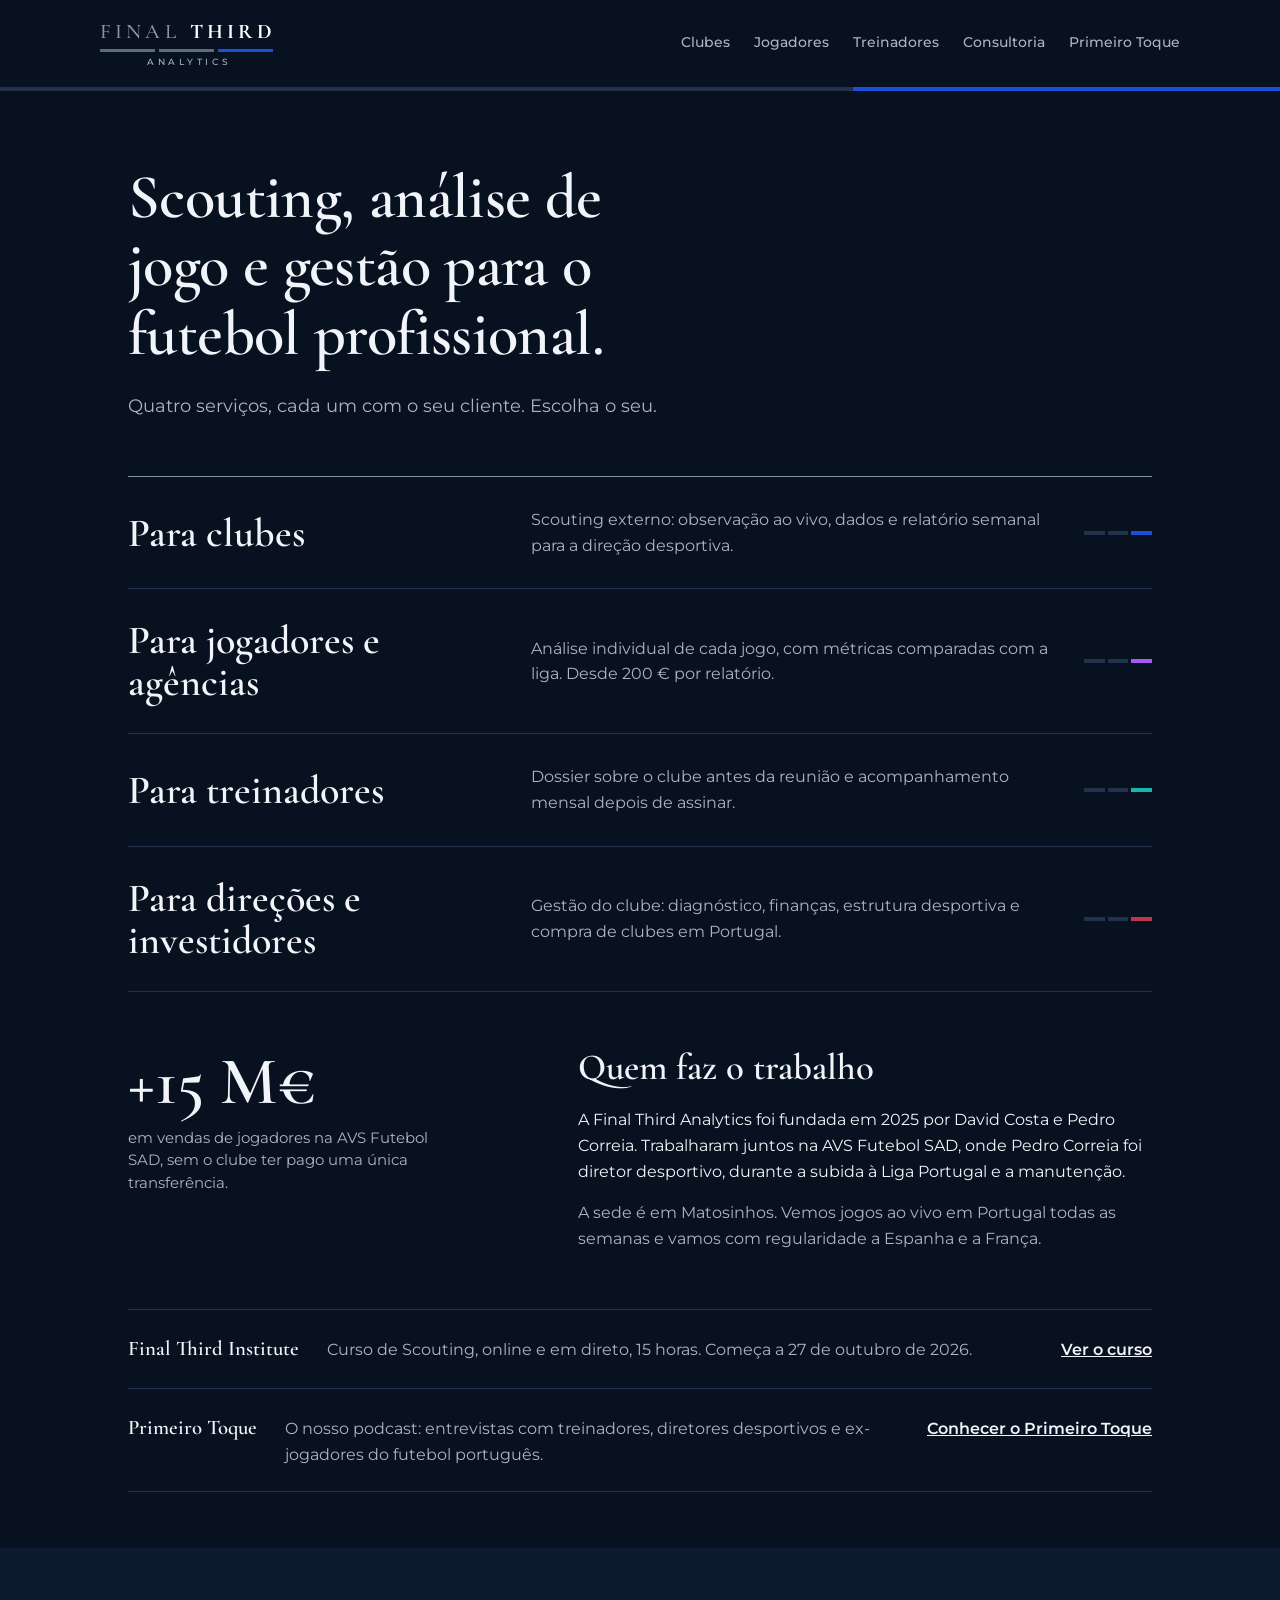
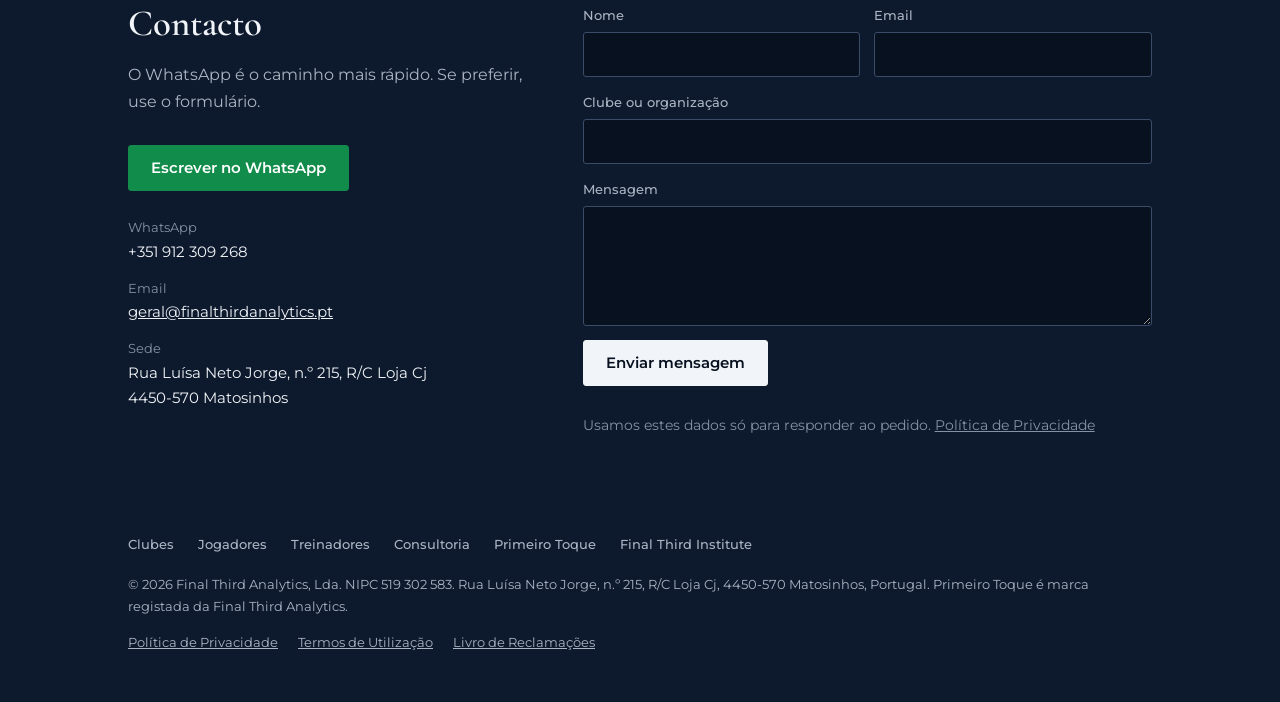
==== commit 10e462b0: "Site multi-página em navy + página Primeiro Toque" ====
--- a/index.html
+++ b/index.html
@@ -6,15 +6,15 @@
 <title>Final Third Analytics · Scouting, análise e consultoria de futebol</title>
 <meta name="description" content="Scouting para clubes, análise de jogo para jogadores profissionais, apoio a treinadores e consultoria de gestão de clubes. Matosinhos, Portugal.">
 <link rel="canonical" href="https://finalthirdanalytics.pt/">
-<link rel="icon" type="image/png" href="/favicon.png">
-<link rel="apple-touch-icon" href="/apple-touch-icon.png">
-<meta name="theme-color" content="#ffffff">
+<link rel="icon" type="image/png" href="/fta-icon.png">
+<link rel="apple-touch-icon" href="/fta-icon.png">
+<meta name="theme-color" content="#08111f">
 <meta property="og:type" content="website">
 <meta property="og:site_name" content="Final Third Analytics">
 <meta property="og:title" content="Final Third Analytics · Scouting, análise e consultoria de futebol">
 <meta property="og:description" content="Scouting para clubes, análise de jogo para jogadores profissionais, apoio a treinadores e consultoria de gestão de clubes. Matosinhos, Portugal.">
 <meta property="og:url" content="https://finalthirdanalytics.pt/">
-<meta property="og:image" content="https://finalthirdanalytics.pt/apple-touch-icon.png">
+<meta property="og:image" content="https://finalthirdanalytics.pt/fta-icon.png">
 <meta name="twitter:card" content="summary">
 <link rel="preconnect" href="https://fonts.googleapis.com">
 <link rel="preconnect" href="https://fonts.gstatic.com" crossorigin>
@@ -29,7 +29,7 @@
       <span class="logo-bars"><i></i><i></i><i></i></span>
       <span class="logo-sub">Analytics</span>
     </a>
-    <nav class="nav" aria-label="Principal"><a href="/clubes">Clubes</a><a href="/jogadores">Jogadores</a><a href="/treinadores">Treinadores</a><a href="/consultoria">Consultoria</a></nav>
+    <nav class="nav" aria-label="Principal"><a href="/clubes">Clubes</a><a href="/jogadores">Jogadores</a><a href="/treinadores">Treinadores</a><a href="/consultoria">Consultoria</a><a href="/primeiro-toque">Primeiro Toque</a></nav>
   </div>
   <div class="thirds" aria-hidden="true"><i></i><i></i><i></i></div>
 </header>
@@ -44,22 +44,22 @@
 <section>
   <div class="wrap">
     <div class="doors">
-      <a class="door" href="/clubes" style="--d:#1d4ed8;--dk:#1d4ed8">
+      <a class="door" href="/clubes" style="--d:#1d4ed8;--dk:#7da2ff">
         <span class="door-name">Para clubes</span>
         <span class="door-desc">Scouting externo: observação ao vivo, dados e relatório semanal para a direção desportiva.</span>
         <span class="door-bars" aria-hidden="true"><i></i><i></i><i></i></span>
       </a>
-      <a class="door" href="/jogadores" style="--d:#a855f7;--dk:#7e22ce">
+      <a class="door" href="/jogadores" style="--d:#a855f7;--dk:#c79bff">
         <span class="door-name">Para jogadores e agências</span>
         <span class="door-desc">Análise individual de cada jogo, com métricas comparadas com a liga. Desde 200 € por relatório.</span>
         <span class="door-bars" aria-hidden="true"><i></i><i></i><i></i></span>
       </a>
-      <a class="door" href="/treinadores" style="--d:#14b8a6;--dk:#0f766e">
+      <a class="door" href="/treinadores" style="--d:#14b8a6;--dk:#3dd6c4">
         <span class="door-name">Para treinadores</span>
         <span class="door-desc">Dossier sobre o clube antes da reunião e acompanhamento mensal depois de assinar.</span>
         <span class="door-bars" aria-hidden="true"><i></i><i></i><i></i></span>
       </a>
-      <a class="door" href="/consultoria" style="--d:#9c243d;--dk:#9c243d">
+      <a class="door" href="/consultoria" style="--d:#c2334f;--dk:#ef8198">
         <span class="door-name">Para direções e investidores</span>
         <span class="door-desc">Gestão do clube: diagnóstico, finanças, estrutura desportiva e compra de clubes em Portugal.</span>
         <span class="door-bars" aria-hidden="true"><i></i><i></i><i></i></span>
@@ -89,7 +89,7 @@
     <div class="out" id="primeiro-toque">
       <b>Primeiro Toque</b>
       <span>O nosso podcast: entrevistas com treinadores, diretores desportivos e ex-jogadores do futebol português.</span>
-      <a href="https://primeirotoque.pt">Ouvir em primeirotoque.pt</a>
+      <a href="/primeiro-toque">Conhecer o Primeiro Toque</a>
     </div>
   </div>
 </section>
@@ -126,7 +126,7 @@
   <div class="wrap">
     <nav class="foot-nav" aria-label="Rodapé">
       <a href="/clubes">Clubes</a><a href="/jogadores">Jogadores</a><a href="/treinadores">Treinadores</a><a href="/consultoria">Consultoria</a>
-      <a href="https://institute.finalthirdanalytics.pt">Final Third Institute</a><a href="https://primeirotoque.pt">Primeiro Toque</a>
+      <a href="/primeiro-toque">Primeiro Toque</a><a href="https://institute.finalthirdanalytics.pt">Final Third Institute</a>
     </nav>
     <p>© 2026 Final Third Analytics, Lda. NIPC 519 302 583. Rua Luísa Neto Jorge, n.º 215, R/C Loja Cj, 4450-570 Matosinhos, Portugal. Primeiro Toque é marca registada da Final Third Analytics.</p>
     <div class="foot-legal">
--- a/styles.css
+++ b/styles.css
@@ -1,21 +1,23 @@
 /* Final Third Analytics — site geral */
 *{margin:0;padding:0;box-sizing:border-box}
 :root{
-  --paper:#ffffff;
-  --wash:#f3f5f8;
-  --ink:#16202e;
-  --ink-2:#4a5565;
-  --ink-3:#737d8c;
-  --line:#dde2e9;
-  --grey-bar:#b6bdc8;
+  --paper:#08111f;
+  --wash:#0d1a2d;
+  --ink:#f1f4f8;
+  --ink-2:#aab4c3;
+  --ink-3:#8492a6;
+  --line:#22324a;
+  --grey-bar:#5d6b80;
   --accent:#1d4ed8;
-  --accent-ink:#1d4ed8;
+  --accent-ink:#7da2ff;
   --serif:"Cormorant Garamond",Georgia,serif;
   --sans:"Montserrat",system-ui,-apple-system,"Segoe UI",sans-serif;
 }
-body.p-jogadores{--accent:#a855f7;--accent-ink:#7e22ce}
-body.p-treinadores{--accent:#14b8a6;--accent-ink:#0f766e}
-body.p-consultoria{--accent:#9c243d;--accent-ink:#9c243d}
+body.p-jogadores{--accent:#a855f7;--accent-ink:#c79bff}
+body.p-treinadores{--accent:#14b8a6;--accent-ink:#3dd6c4}
+body.p-consultoria{--accent:#c2334f;--accent-ink:#ef8198}
+
+body.p-primeiro-toque{--accent:#c9b06b;--accent-ink:#c9b06b}
 
 html{-webkit-text-size-adjust:100%;scroll-behavior:smooth}
 body{background:var(--paper);color:var(--ink);font-family:var(--sans);font-size:16px;line-height:1.65;-webkit-font-smoothing:antialiased}
@@ -27,13 +29,13 @@
 .top{display:flex;align-items:center;justify-content:space-between;gap:24px;padding:22px 0 20px}
 .logo{display:inline-block;text-decoration:none;line-height:1}
 .logo-words{display:flex;gap:10px;font-family:var(--serif);font-size:1.3rem;letter-spacing:.2em;white-space:nowrap}
-.logo-final{color:#a3abb7;font-weight:500}
-.logo-third{color:#1e293b;font-weight:700}
+.logo-final{color:#8a96a8;font-weight:500}
+.logo-third{color:#ffffff;font-weight:700}
 .logo-bars{display:flex;gap:4px;margin-top:6px;margin-right:.2em}
 .logo-bars i{flex:1;height:3px;background:var(--grey-bar)}
 .logo-bars i:last-child{background:var(--accent)}
-.logo-sub{display:block;margin-top:6px;margin-right:.2em;text-align:center;font-size:.56rem;font-weight:500;letter-spacing:.42em;text-indent:.42em;text-transform:uppercase;color:#5b6676}
-.nav{display:flex;align-items:center;gap:26px;font-size:.9rem;font-weight:500}
+.logo-sub{display:block;margin-top:6px;margin-right:.2em;text-align:center;font-size:.56rem;font-weight:500;letter-spacing:.42em;text-indent:.42em;text-transform:uppercase;color:#aab4c3}
+.nav{display:flex;align-items:center;gap:24px;font-size:.9rem;font-weight:500}
 .nav a{text-decoration:none;color:var(--ink-2);padding:6px 0;border-bottom:2px solid transparent}
 .nav a:hover{color:var(--ink)}
 .nav a[aria-current="page"]{color:var(--ink);border-bottom-color:var(--accent)}
@@ -57,15 +59,15 @@
 
 /* Botões */
 .actions{display:flex;flex-wrap:wrap;gap:12px;margin-top:30px}
-.btn{display:inline-block;padding:13px 22px;border-radius:3px;font:600 .92rem var(--sans);text-decoration:none;cursor:pointer;border:1.5px solid var(--ink);background:var(--ink);color:#fff}
-.btn:hover{background:#000}
+.btn{display:inline-block;padding:13px 22px;border-radius:3px;font:600 .92rem var(--sans);text-decoration:none;cursor:pointer;border:1.5px solid var(--ink);background:var(--ink);color:#08111f}
+.btn:hover{background:#fff}
 .btn.ghost{background:transparent;color:var(--ink)}
 .btn.ghost:hover{background:var(--wash)}
-.btn.wa{background:#128c4a;border-color:#128c4a}
+.btn.wa{background:#128c4a;border-color:#128c4a;color:#fff}
 .btn.wa:hover{background:#0e733c}
 
 /* Página inicial: as quatro portas */
-.doors{border-top:1px solid var(--ink)}
+.doors{border-top:1px solid var(--ink-3)}
 .door{display:grid;grid-template-columns:minmax(0,5fr) minmax(0,7fr) 68px;align-items:center;gap:28px;padding:30px 0;border-bottom:1px solid var(--line);text-decoration:none}
 .door-name{font-family:var(--serif);font-weight:600;font-size:clamp(1.7rem,3.4vw,2.5rem);line-height:1.05}
 .door-desc{color:var(--ink-2);font-size:.98rem}
@@ -74,6 +76,9 @@
 .door-bars i:last-child{background:var(--d)}
 .door:hover .door-name{color:var(--dk)}
 .door:hover .door-bars i{background:var(--d)}
+
+.pt-hero{display:grid;grid-template-columns:minmax(0,7fr) minmax(0,4fr);gap:48px;align-items:center}
+.pt-hero img{width:100%;height:auto;max-width:340px;justify-self:end;border-radius:3px}
 
 /* Listas de factos */
 .rows{list-style:none;border-top:1px solid var(--line);margin-top:8px}
@@ -115,11 +120,11 @@
 form.f{display:grid;grid-template-columns:1fr 1fr;gap:14px}
 form.f label{display:block;font-size:.84rem;font-weight:500;color:var(--ink-2)}
 form.f .full{grid-column:1/-1}
-form.f input,form.f textarea{display:block;width:100%;margin-top:6px;padding:12px 13px;border:1px solid #b9c1cc;border-radius:3px;background:#fff;color:var(--ink);font:400 1rem var(--sans)}
+form.f input,form.f textarea{display:block;width:100%;margin-top:6px;padding:12px 13px;border:1px solid #3a4c68;border-radius:3px;background:#08111f;color:var(--ink);font:400 1rem var(--sans)}
 form.f textarea{min-height:120px;resize:vertical}
 form.f .msg{display:none;grid-column:1/-1;padding:13px 15px;border-radius:3px;font-size:.92rem}
-form.f .ok{background:#e8f5ec;color:#14532d}
-form.f .err{background:#fdecec;color:#7f1d1d}
+form.f .ok{background:#0f3d26;color:#c9f2d8}
+form.f .err{background:#4a1616;color:#ffd6d6}
 .hp{position:absolute;left:-9999px}
 
 /* Rodapé */
@@ -133,7 +138,9 @@
 @media (max-width:760px){
   .wrap{padding:0 16px}
   .top{flex-direction:column;align-items:flex-start;gap:16px;padding:18px 0 12px}
-  .nav{width:100%;justify-content:space-between;gap:8px;font-size:.82rem}
+  .nav{width:100%;flex-wrap:wrap;justify-content:flex-start;gap:2px 18px;font-size:.84rem}
+  .pt-hero{grid-template-columns:1fr;gap:28px}
+  .pt-hero img{max-width:220px;justify-self:start}
   .hero{padding:44px 0 40px}
   .sec{padding:42px 0}
   .door{grid-template-columns:1fr 44px;gap:6px 16px;padding:22px 0}
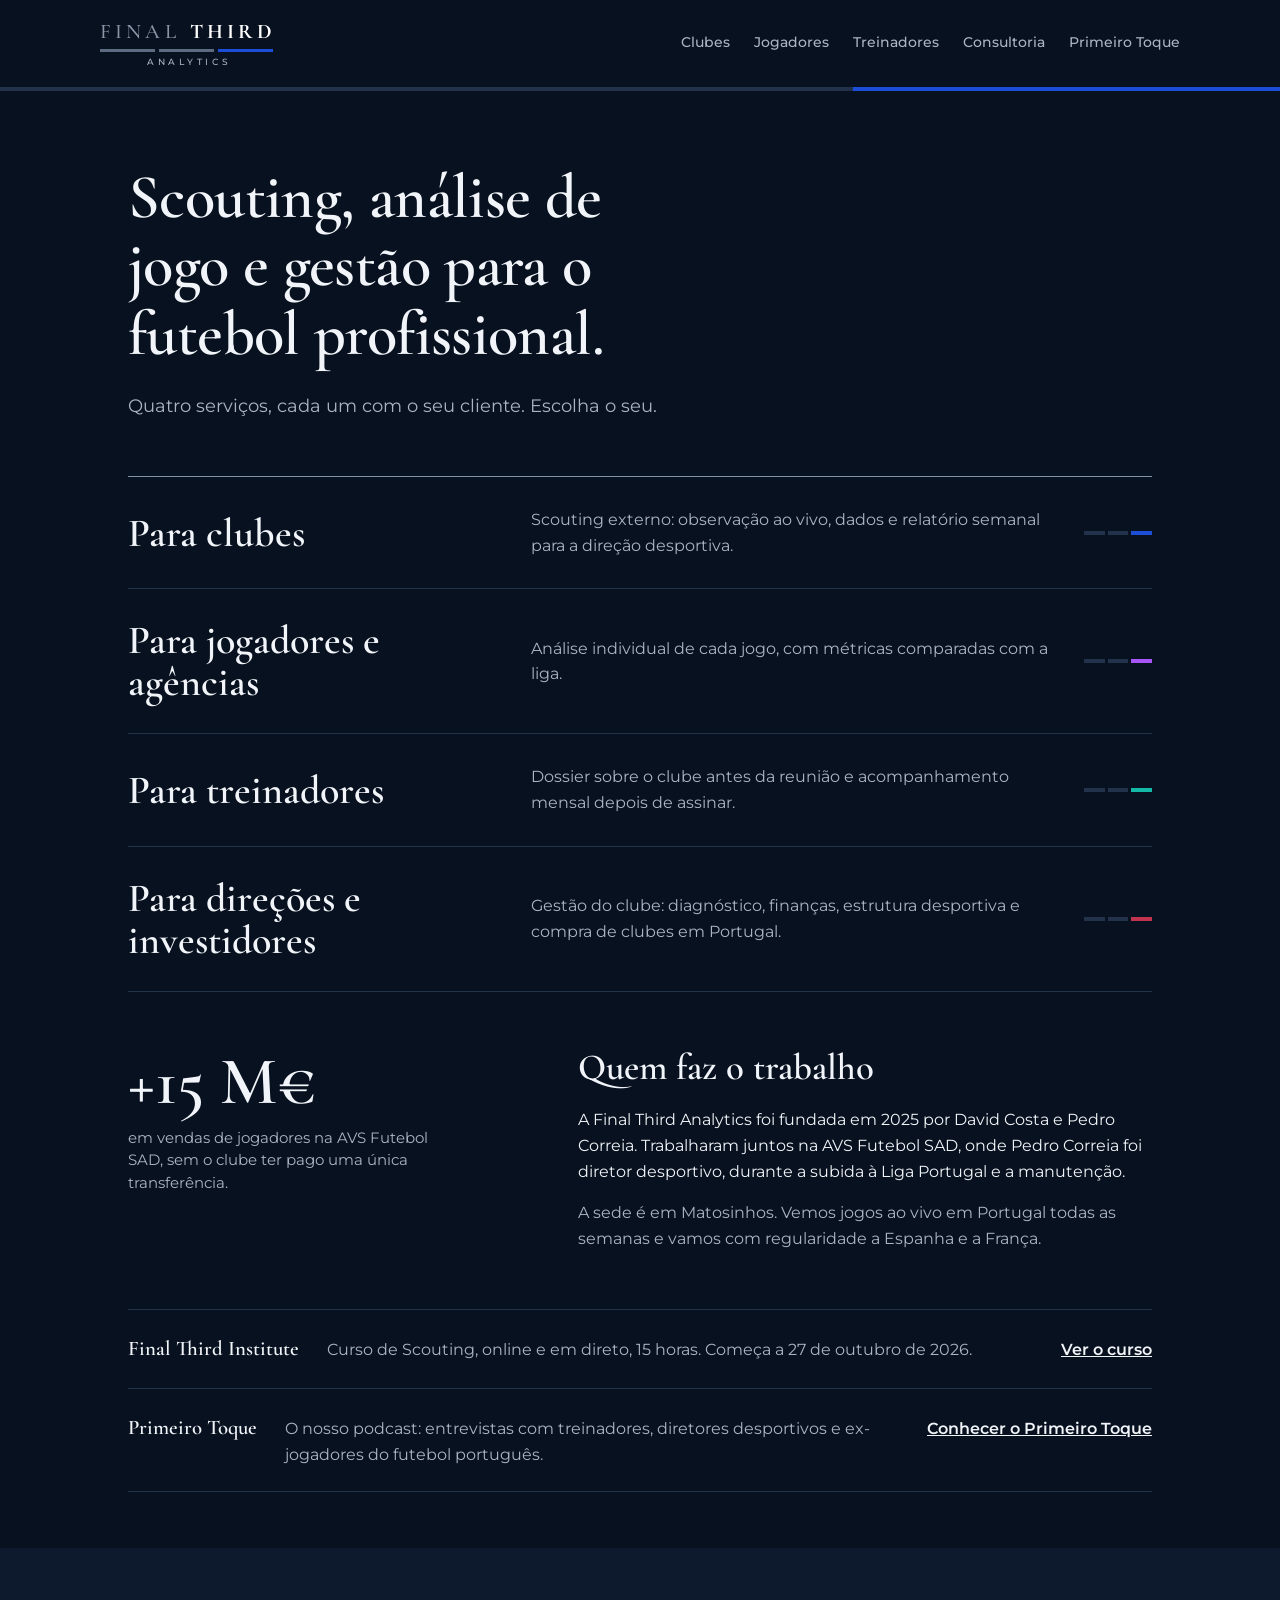
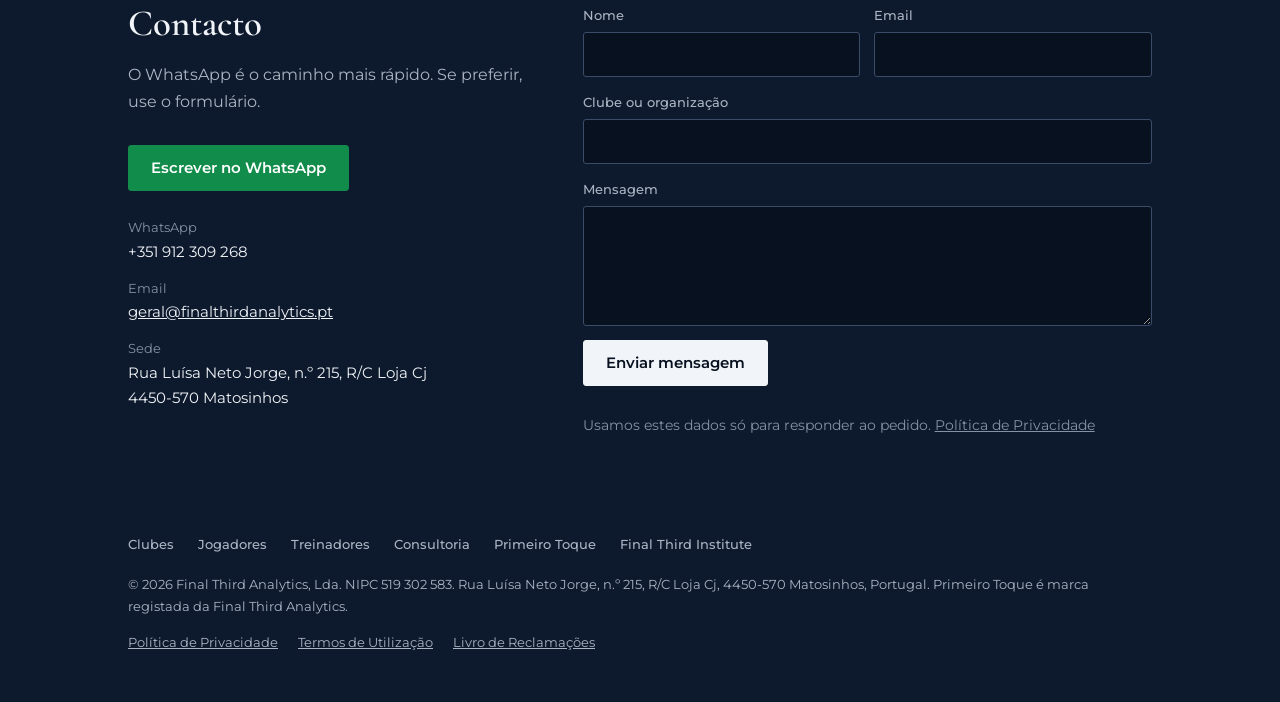
==== commit e0983db6: "Texto dos mercados e remove preços dos jogadores" ====
--- a/index.html
+++ b/index.html
@@ -51,7 +51,7 @@
       </a>
       <a class="door" href="/jogadores" style="--d:#a855f7;--dk:#c79bff">
         <span class="door-name">Para jogadores e agências</span>
-        <span class="door-desc">Análise individual de cada jogo, com métricas comparadas com a liga. Desde 200 € por relatório.</span>
+        <span class="door-desc">Análise individual de cada jogo, com métricas comparadas com a liga.</span>
         <span class="door-bars" aria-hidden="true"><i></i><i></i><i></i></span>
       </a>
       <a class="door" href="/treinadores" style="--d:#14b8a6;--dk:#3dd6c4">
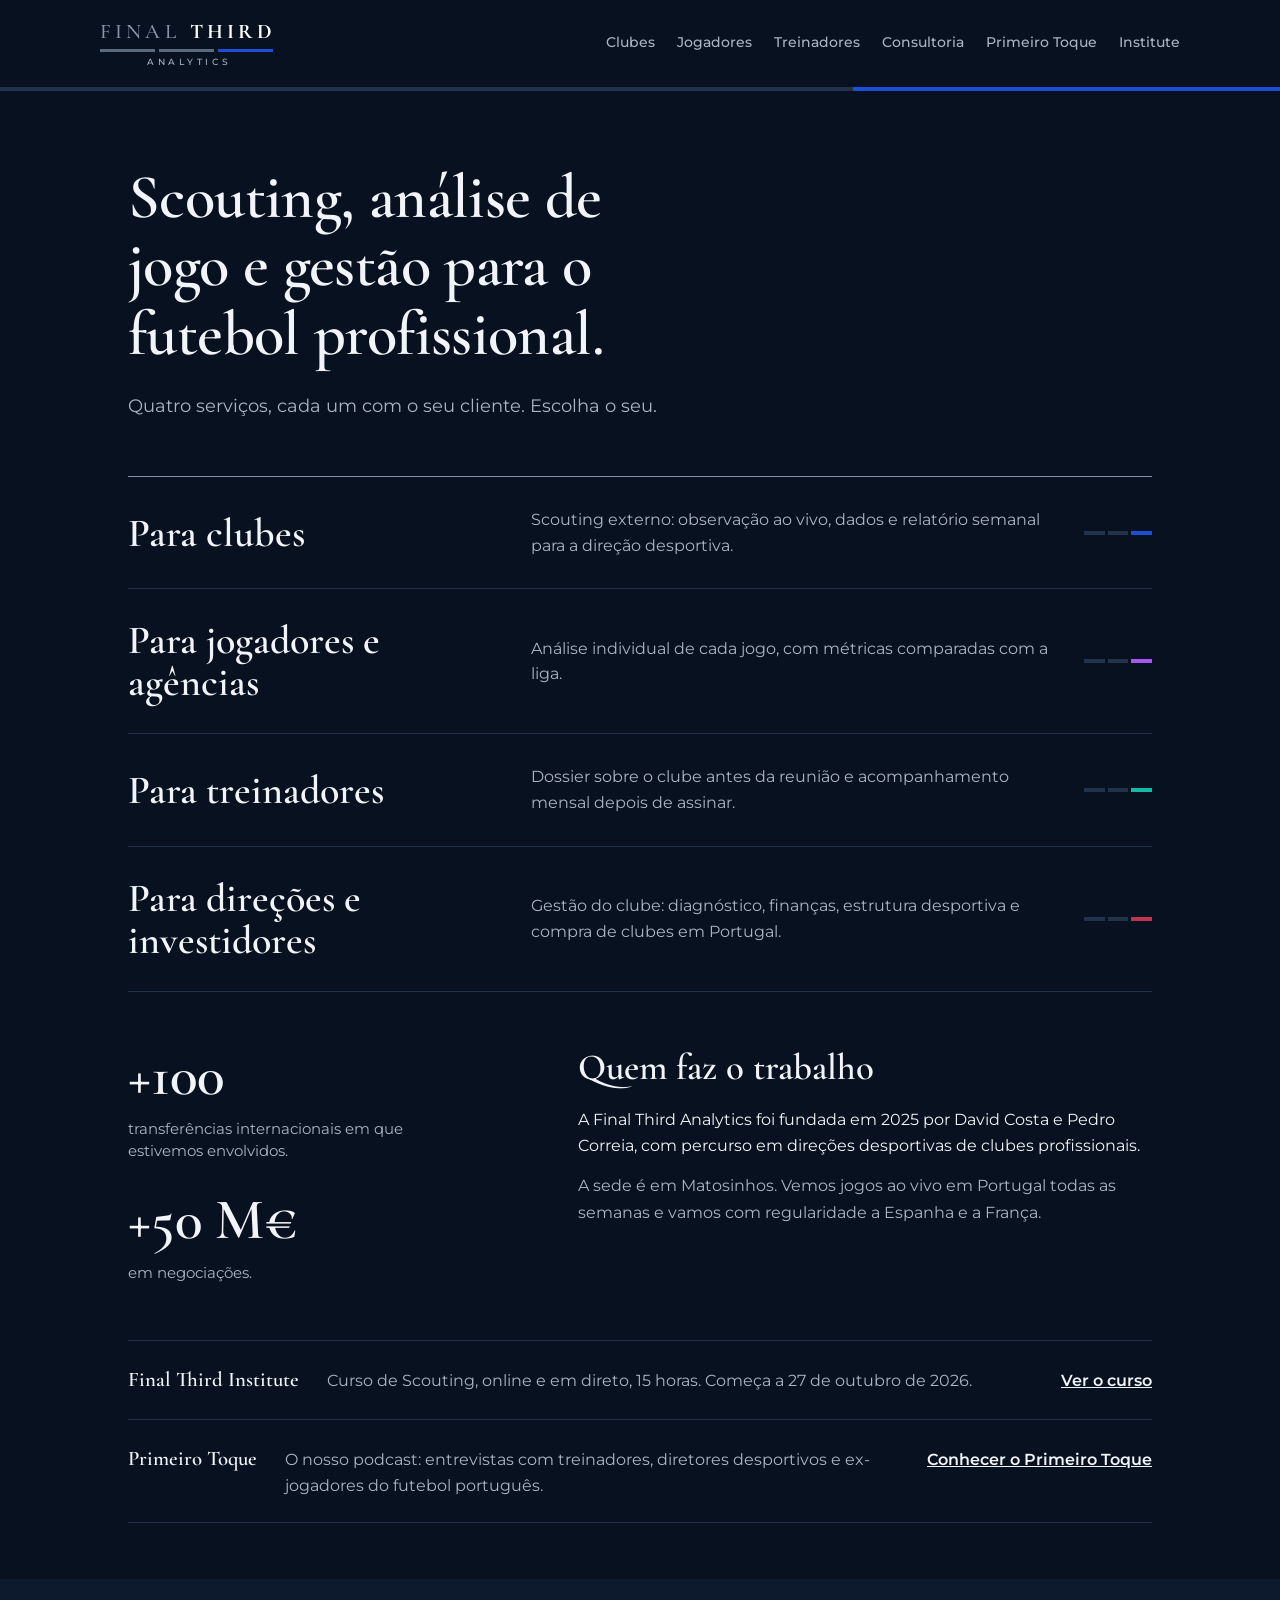
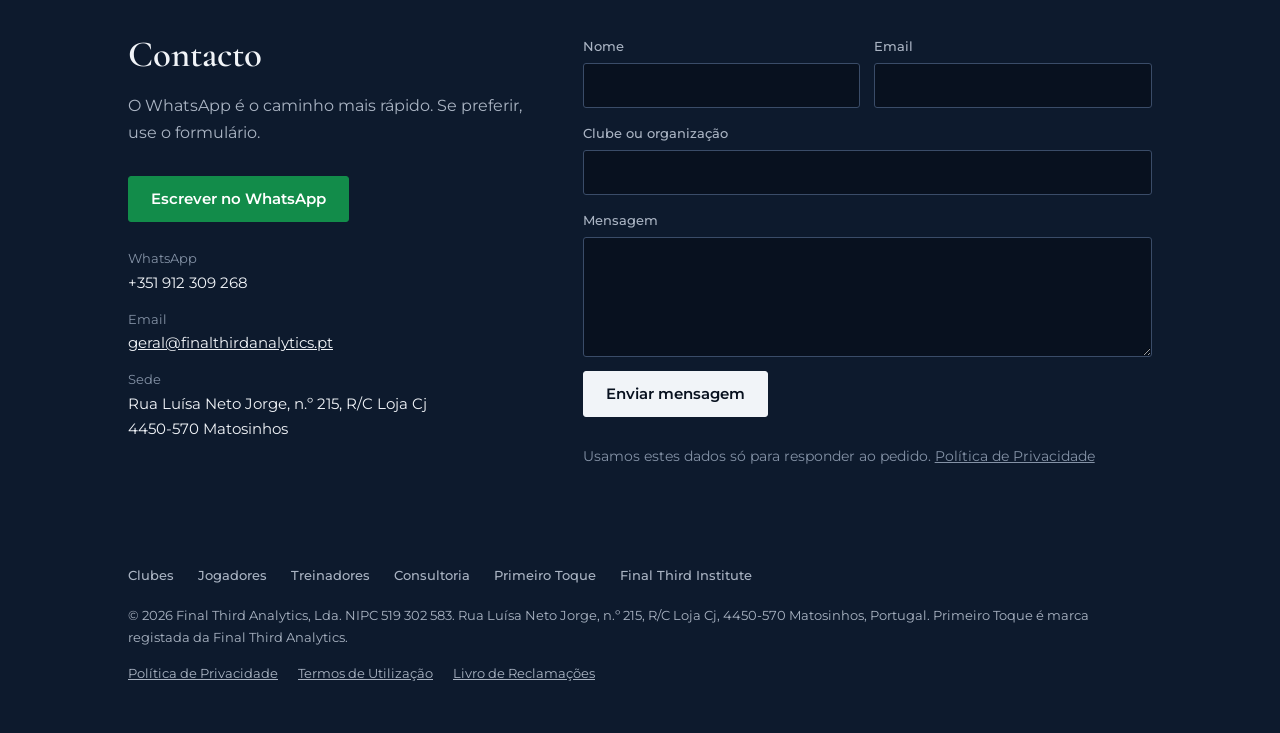
==== commit f1eb6535: "Números de transferências, remove AVS, página Institute" ====
--- a/index.html
+++ b/index.html
@@ -29,7 +29,7 @@
       <span class="logo-bars"><i></i><i></i><i></i></span>
       <span class="logo-sub">Analytics</span>
     </a>
-    <nav class="nav" aria-label="Principal"><a href="/clubes">Clubes</a><a href="/jogadores">Jogadores</a><a href="/treinadores">Treinadores</a><a href="/consultoria">Consultoria</a><a href="/primeiro-toque">Primeiro Toque</a></nav>
+    <nav class="nav" aria-label="Principal"><a href="/clubes">Clubes</a><a href="/jogadores">Jogadores</a><a href="/treinadores">Treinadores</a><a href="/consultoria">Consultoria</a><a href="/primeiro-toque">Primeiro Toque</a><a href="/institute">Institute</a></nav>
   </div>
   <div class="thirds" aria-hidden="true"><i></i><i></i><i></i></div>
 </header>
@@ -70,10 +70,10 @@
 
 <section class="sec" style="border-top:0">
   <div class="wrap proof">
-    <div class="proof-fig">+15 M€<small>em vendas de jogadores na AVS Futebol SAD, sem o clube ter pago uma única transferência.</small></div>
+    <div class="proof-figs"><div class="proof-fig">+100<small>transferências internacionais em que estivemos envolvidos.</small></div><div class="proof-fig">+50 M€<small>em negociações.</small></div></div>
     <div>
       <h2>Quem faz o trabalho</h2>
-      <p>A Final Third Analytics foi fundada em 2025 por David Costa e Pedro Correia. Trabalharam juntos na AVS Futebol SAD, onde Pedro Correia foi diretor desportivo, durante a subida à Liga Portugal e a manutenção.</p>
+      <p>A Final Third Analytics foi fundada em 2025 por David Costa e Pedro Correia, com percurso em direções desportivas de clubes profissionais.</p>
       <p class="muted">A sede é em Matosinhos. Vemos jogos ao vivo em Portugal todas as semanas e vamos com regularidade a Espanha e a França.</p>
     </div>
   </div>
@@ -84,7 +84,7 @@
     <div class="out" id="institute">
       <b>Final Third Institute</b>
       <span>Curso de Scouting, online e em direto, 15 horas. Começa a 27 de outubro de 2026.</span>
-      <a href="https://institute.finalthirdanalytics.pt">Ver o curso</a>
+      <a href="/institute">Ver o curso</a>
     </div>
     <div class="out" id="primeiro-toque">
       <b>Primeiro Toque</b>
@@ -126,7 +126,7 @@
   <div class="wrap">
     <nav class="foot-nav" aria-label="Rodapé">
       <a href="/clubes">Clubes</a><a href="/jogadores">Jogadores</a><a href="/treinadores">Treinadores</a><a href="/consultoria">Consultoria</a>
-      <a href="/primeiro-toque">Primeiro Toque</a><a href="https://institute.finalthirdanalytics.pt">Final Third Institute</a>
+      <a href="/primeiro-toque">Primeiro Toque</a><a href="/institute">Final Third Institute</a>
     </nav>
     <p>© 2026 Final Third Analytics, Lda. NIPC 519 302 583. Rua Luísa Neto Jorge, n.º 215, R/C Loja Cj, 4450-570 Matosinhos, Portugal. Primeiro Toque é marca registada da Final Third Analytics.</p>
     <div class="foot-legal">
--- a/styles.css
+++ b/styles.css
@@ -18,6 +18,7 @@
 body.p-consultoria{--accent:#c2334f;--accent-ink:#ef8198}
 
 body.p-primeiro-toque{--accent:#c9b06b;--accent-ink:#c9b06b}
+body.p-institute{--accent:#c8f04a;--accent-ink:#c8f04a}
 
 html{-webkit-text-size-adjust:100%;scroll-behavior:smooth}
 body{background:var(--paper);color:var(--ink);font-family:var(--sans);font-size:16px;line-height:1.65;-webkit-font-smoothing:antialiased}
@@ -35,7 +36,7 @@
 .logo-bars i{flex:1;height:3px;background:var(--grey-bar)}
 .logo-bars i:last-child{background:var(--accent)}
 .logo-sub{display:block;margin-top:6px;margin-right:.2em;text-align:center;font-size:.56rem;font-weight:500;letter-spacing:.42em;text-indent:.42em;text-transform:uppercase;color:#aab4c3}
-.nav{display:flex;align-items:center;gap:24px;font-size:.9rem;font-weight:500}
+.nav{display:flex;align-items:center;gap:22px;font-size:.9rem;font-weight:500}
 .nav a{text-decoration:none;color:var(--ink-2);padding:6px 0;border-bottom:2px solid transparent}
 .nav a:hover{color:var(--ink)}
 .nav a[aria-current="page"]{color:var(--ink);border-bottom-color:var(--accent)}
@@ -103,7 +104,8 @@
 
 /* Prova */
 .proof{display:grid;grid-template-columns:minmax(0,5fr) minmax(0,7fr);gap:40px;align-items:start}
-.proof-fig{font-family:var(--serif);font-weight:600;font-size:clamp(2.6rem,6vw,4.2rem);line-height:1;color:var(--ink)}
+.proof-figs{display:flex;flex-direction:column;gap:30px}
+.proof-fig{font-family:var(--serif);font-weight:600;font-size:clamp(2.4rem,5vw,3.6rem);line-height:1;color:var(--ink)}
 .proof-fig small{display:block;font-family:var(--sans);font-weight:400;font-size:.92rem;line-height:1.5;color:var(--ink-2);margin-top:12px;max-width:30ch}
 
 /* Faixas de saída */
